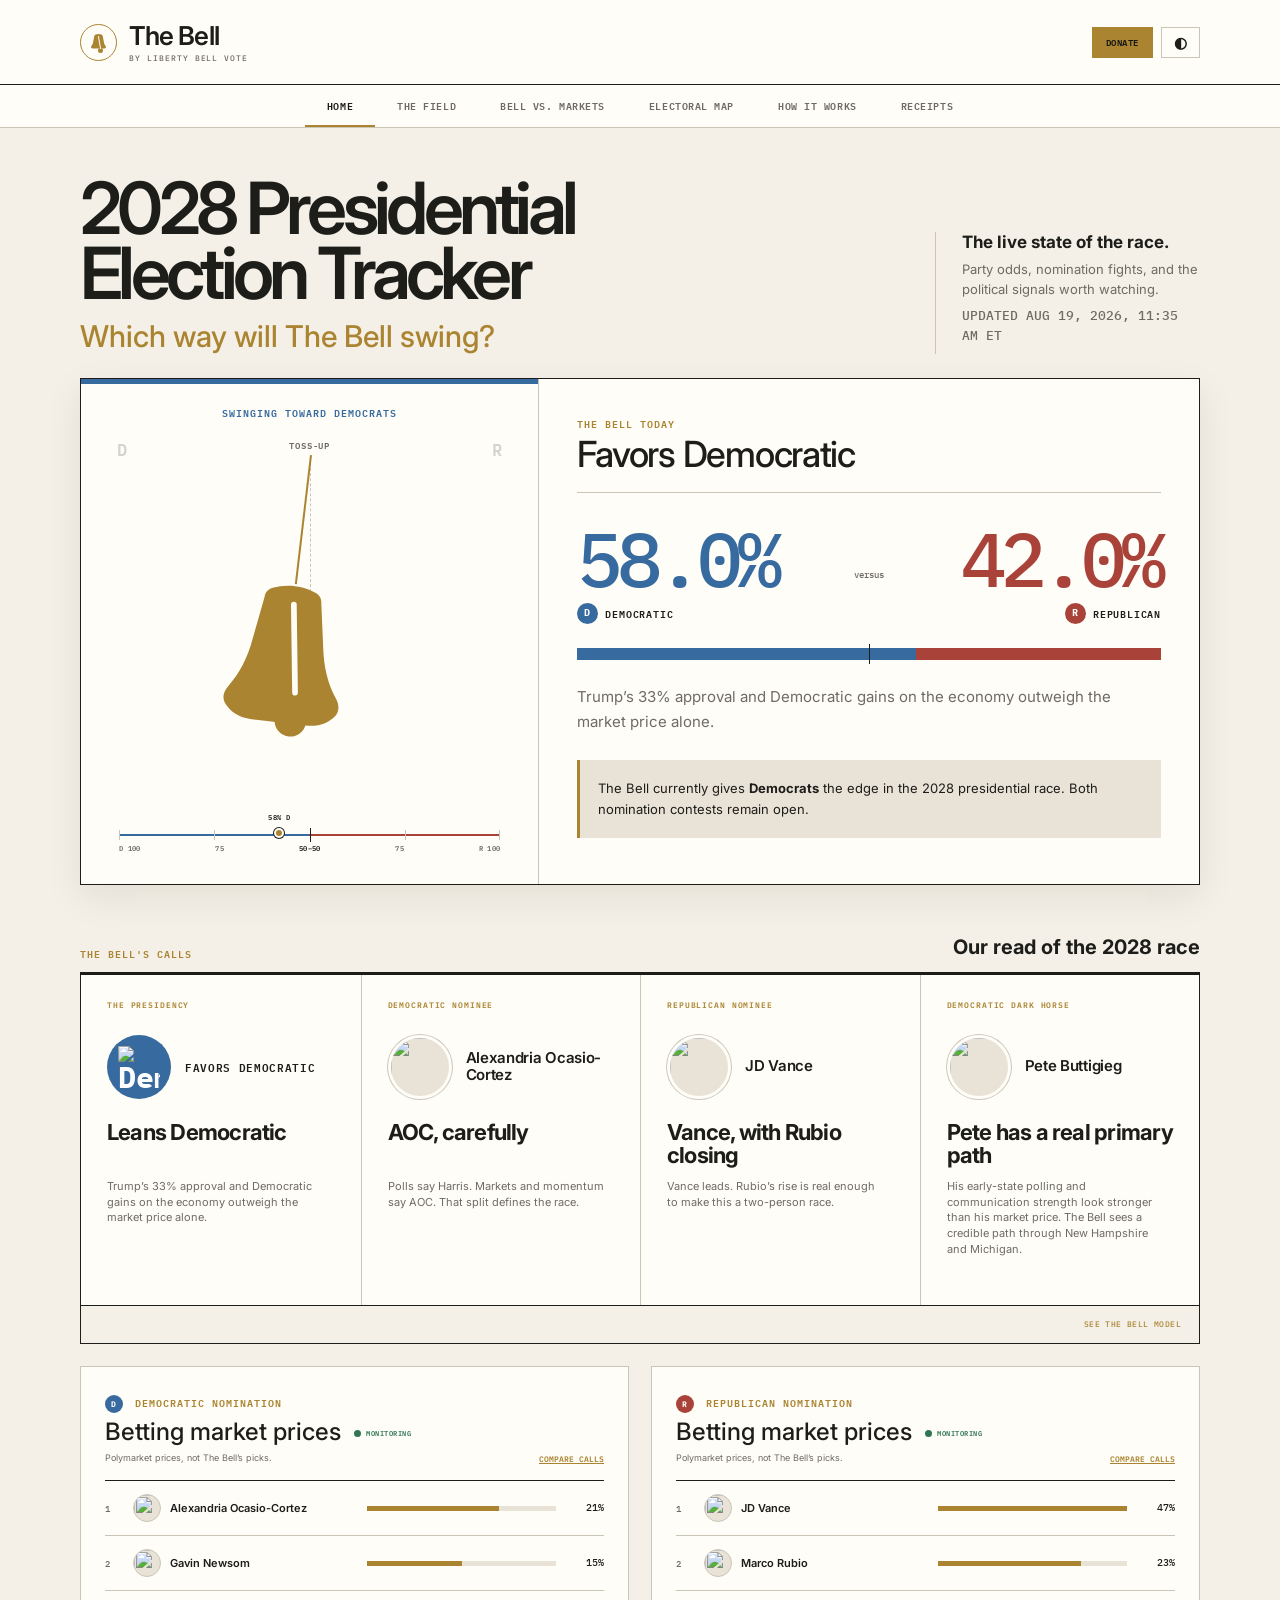
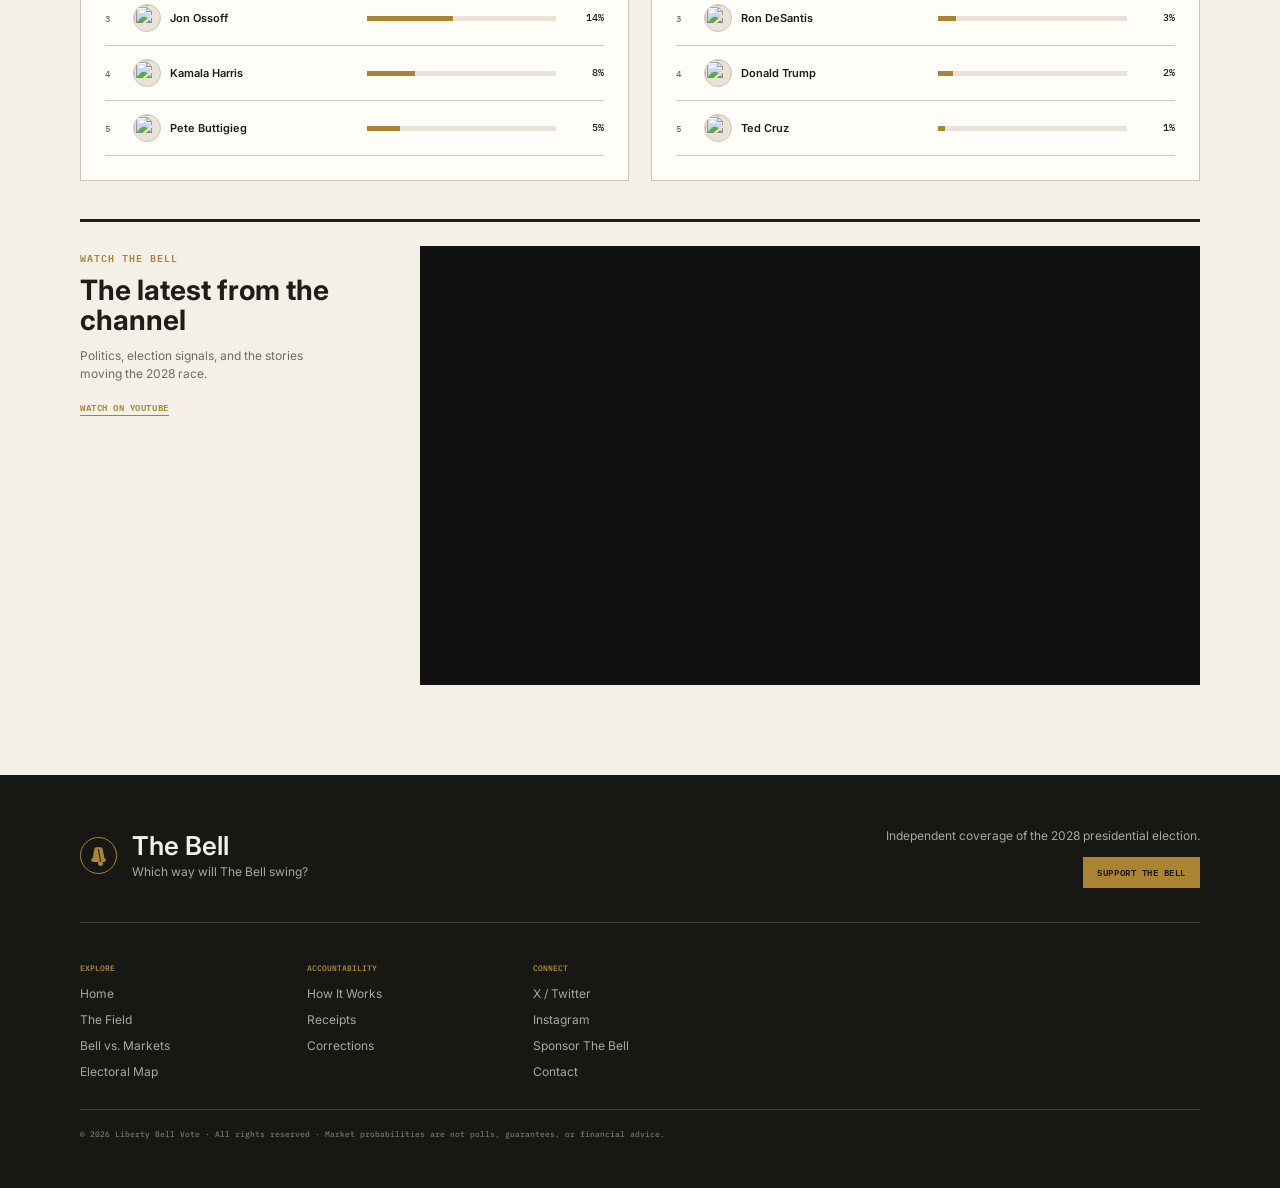
==== index.html @ d0861ca2 "Correct current momentum watch" ====
<!doctype html>
<html lang="en">
<head>
  <meta charset="utf-8">
  <meta name="viewport" content="width=device-width,initial-scale=1">
  <title>The Bell | 2028 Presidential Election Tracker</title>
  <meta name="description" content="Track the 2028 presidential election through prediction markets, candidate odds, and political context.">
  <link rel="canonical" href="https://libertybell.vote/">
  <meta property="og:type" content="website">
  <meta property="og:title" content="The Bell | 2028 Presidential Election Tracker">
  <meta property="og:description" content="Which way will The Bell swing? Party odds, nomination fights, and the political signals worth watching.">
  <meta property="og:image" content="https://libertybell.vote/og-rebrand.png">
  <meta property="og:image:width" content="1200">
  <meta property="og:image:height" content="630">
  <meta property="og:image:alt" content="The Bell, 2028 Presidential Election Tracker">
  <meta property="og:url" content="https://libertybell.vote/">
  <meta name="twitter:card" content="summary_large_image">
  <meta name="twitter:title" content="The Bell | 2028 Presidential Election Tracker">
  <meta name="twitter:description" content="Which way will The Bell swing?">
  <meta name="twitter:image" content="https://libertybell.vote/og-rebrand.png">
  <link rel="icon" type="image/png" sizes="32x32" href="/favicon-32-v2.png">
  <link rel="icon" type="image/png" sizes="16x16" href="/favicon-16-v2.png">
  <link rel="apple-touch-icon" sizes="180x180" href="/apple-touch-icon-social-v3.png">
  <link rel="apple-touch-icon-precomposed" sizes="180x180" href="/apple-touch-icon-social-v3.png">
  <meta name="apple-mobile-web-app-capable" content="yes">
  <meta name="apple-mobile-web-app-title" content="The Bell">
  <link rel="manifest" href="/site.webmanifest">
  <meta name="theme-color" content="#171714">
  <link rel="preconnect" href="https://fonts.googleapis.com">
  <link href="https://fonts.googleapis.com/css2?family=Inter:wght@400;500;600&family=IBM+Plex+Mono:wght@500;600&display=swap" rel="stylesheet">
  <link rel="stylesheet" href="/assets/styles.css">
  <script type="application/ld+json">{"@context":"https://schema.org","@type":"WebSite","name":"The Bell","alternateName":"Liberty Bell Vote","url":"https://libertybell.vote/","description":"A visual tracker for the 2028 U.S. presidential election."}</script>
</head>
<body data-page="forecast">
  <div id="site-header"></div>
  <main class="page bell-page">
    <div class="shell">
      <header class="election-hero">
        <div class="election-title-row">
          <div>
            <h1>2028 Presidential<br>Election Tracker</h1>
            <p class="hero-hook">Which way will The Bell swing?</p>
          </div>
          <div class="hero-brief">
            <strong>The live state of the race.</strong>
            <p>Party odds, nomination fights, and the political signals worth watching.</p>
            <p class="meta">Updated <span id="updated">loading</span></p>
          </div>
        </div>
      </header>

      <section class="bell-dashboard" id="bell">
        <div class="bell-visual">
          <div class="swing-label" id="bell-direction">Reading the 2028 race</div>
          <div class="swing-stage">
            <div class="swing-scale"><span>D</span><span>TOSS-UP</span><span>R</span></div>
            <div class="swing-arm" id="swing-arm"><div class="swing-rope"></div><svg class="swing-bell" viewBox="0 0 100 126" aria-hidden="true"><path class="swing-bell-body" d="M35 17C44 13 56 13 65 17c3 1 5 4 5 7l5 31c2 13 6 24 13 34 4 6 3 11-2 15-4 4-10 6-17 6H31c-7 0-13-2-17-6-5-4-6-9-2-15 7-10 11-21 13-34l5-31c0-3 2-6 5-7Z"/><circle class="swing-bell-body" cx="58" cy="108" r="11"/><path class="swing-bell-slit" d="M51 27l8 61"/></svg></div>
          </div>
          <div class="bell-axis" aria-label="Bell position scale from 100 percent Democratic to 100 percent Republican">
            <div class="bell-axis-track"><span></span><span></span><span></span><span></span><span></span></div>
            <i class="bell-axis-marker" id="bell-axis-marker"><b id="bell-axis-value">50–50</b></i>
            <div class="bell-axis-labels"><span>D 100</span><span>75</span><span>50–50</span><span>75</span><span>R 100</span></div>
          </div>
        </div>
        <div class="bell-data">
          <div class="bell-call"><div><div class="eyebrow">The Bell today</div><h2 id="rating">Loading forecast</h2></div></div>
          <div class="probabilities">
            <div class="party dem"><div class="party-num" id="dem-pct">...</div><div class="party-name"><span class="party-badge d">D</span> Democratic</div></div>
            <span class="versus">versus</span>
            <div class="party rep"><div class="party-num" id="rep-pct">...</div><div class="party-name"><span class="party-badge r">R</span> Republican</div></div>
          </div>
          <div class="forecast-bar"><span class="dem" id="dem-bar" style="width:50%"></span><span class="rep" id="rep-bar" style="width:50%"></span><i class="mid"></i></div>
          <p class="forecast-explain" id="forecast-summary">Loading the latest election read.</p>
          <div class="market-interpretation" id="market-read">Reading the party and nomination boards together.</div>
        </div>
      </section>

      <section class="race-snapshot">
        <header><span class="eyebrow">The Bell's calls</span><strong>Our read of the 2028 race</strong></header>
        <div class="snapshot-grid">
          <article class="call-card call-president"><span class="snapshot-label">The presidency</span><div class="call-party"><strong id="snapshot-party"><span aria-label="Democratic Party">🫏</span></strong><span id="snapshot-president-rating">Loading call</span></div><h2 id="snapshot-president-call">Loading</h2><p id="snapshot-president-copy">Reading all nine signals.</p></article>
          <article class="call-card"><span class="snapshot-label">Democratic nominee</span><div class="call-person" id="snapshot-dem-call"></div><h2 id="snapshot-dem-rating">Loading call</h2><p id="snapshot-dem-copy">Reading the Democratic field.</p></article>
          <article class="call-card"><span class="snapshot-label">Republican nominee</span><div class="call-person" id="snapshot-rep-call"></div><h2 id="snapshot-rep-rating">Loading call</h2><p id="snapshot-rep-copy">Reading the Republican field.</p></article>
          <article class="call-card call-watch"><span class="snapshot-label" id="snapshot-watch-label">Watch</span><div class="call-person" id="snapshot-watch-call"></div><h2 id="snapshot-watch-rating">Loading watch</h2><p id="snapshot-watch-copy">Reading the clearest movement in the field.</p></article>
        </div>
        <div class="call-footer"><a href="/methodology.html">See The Bell Model</a></div>
      </section>

      <section class="field-boards">
        <article class="board-panel"><div class="panel-head"><div><span class="eyebrow"><span class="party-badge d">D</span> Democratic nomination</span><h2>Betting market prices <span class="live-monitor"><i></i>Monitoring</span></h2><p>Polymarket prices, not The Bell’s picks.</p></div><a href="/market-gap.html">Compare calls</a></div><div id="dem-mini"></div></article>
        <article class="board-panel"><div class="panel-head"><div><span class="eyebrow"><span class="party-badge r">R</span> Republican nomination</span><h2>Betting market prices <span class="live-monitor"><i></i>Monitoring</span></h2><p>Polymarket prices, not The Bell’s picks.</p></div><a href="/market-gap.html">Compare calls</a></div><div id="rep-mini"></div></article>
      </section>

      <section class="latest-video">
        <div class="video-copy"><span class="eyebrow">Watch The Bell</span><h2>The latest from the channel</h2><p>Politics, election signals, and the stories moving the 2028 race.</p><a href="https://www.youtube.com/watch?v=s6mE-C1XHxo" target="_blank" rel="noopener">Watch on YouTube</a></div>
        <div class="video-frame"><iframe src="https://www.youtube-nocookie.com/embed/s6mE-C1XHxo?start=4" title="Latest video from The Bell" loading="lazy" allow="accelerometer; autoplay; clipboard-write; encrypted-media; gyroscope; picture-in-picture; web-share" referrerpolicy="strict-origin-when-cross-origin" allowfullscreen></iframe></div>
      </section>
    </div>
  </main>
  <div id="site-footer"></div>
  <script src="/assets/app.js"></script>
</body>
</html>
---- assets/styles.css ----
:root{--bg:#f4f0e7;--surface:#fffdf8;--ink:#1d1d1a;--muted:#6f6b62;--line:#cbc5b7;--soft:#e9e3d7;--red:#a94339;--blue:#376b9f;--gold:#aa8430;--green:#317653;--shadow:0 12px 35px rgba(34,31,24,.08);--serif:Georgia,"Times New Roman",serif;--sans:Inter,Arial,sans-serif;--mono:"IBM Plex Mono",monospace}
body.dark{--bg:#111210;--surface:#191a18;--ink:#eeece4;--muted:#aaa79e;--line:#3d3e39;--soft:#252622;--red:#d36157;--blue:#72a0d1;--gold:#d0aa55;--green:#69ad85;--shadow:none}
*{box-sizing:border-box}html{scroll-behavior:smooth}body{margin:0;background:var(--bg);color:var(--ink);font-family:var(--sans);-webkit-font-smoothing:antialiased;transition:background .2s,color .2s}a{color:inherit}button,input{font:inherit}.shell{width:min(1120px,calc(100% - 44px));margin:auto}.mono{font-family:var(--mono);font-variant-numeric:tabular-nums}.eyebrow{font:600 10px/1.2 var(--mono);letter-spacing:.1em;text-transform:uppercase;color:var(--gold)}.muted{color:var(--muted)}
.utility{border-bottom:1px solid var(--line);font:500 9px/31px var(--mono);letter-spacing:.07em;text-transform:uppercase;color:var(--muted)}.utility .shell{display:flex;justify-content:space-between}.live{display:flex;align-items:center;gap:8px;color:var(--ink)}.live:before{content:"";width:6px;height:6px;border-radius:50%;background:var(--red)}
.masthead{background:var(--surface)}.masthead-main{min-height:105px;display:grid;grid-template-columns:1fr auto 1fr;align-items:center;gap:24px}.brand{text-align:center;text-decoration:none}.brand-name{font:400 clamp(31px,4.5vw,48px)/1 var(--serif);letter-spacing:-.035em}.brand-formal{display:block;margin-top:8px;font:500 8px/1 var(--mono);letter-spacing:.12em;text-transform:uppercase;color:var(--muted)}.mast-note{font:500 10px/1.6 var(--mono);color:var(--muted)}.mast-actions{display:flex;justify-content:flex-end;gap:8px}.btn,.theme-toggle{border:1px solid var(--line);background:transparent;color:var(--ink);padding:10px 13px;font:600 9px/1 var(--mono);letter-spacing:.06em;text-transform:uppercase;text-decoration:none;cursor:pointer}.btn.primary{background:var(--ink);border-color:var(--ink);color:var(--surface)}.theme-toggle{width:39px;padding:0;font-size:15px}.btn:hover,.theme-toggle:hover{border-color:var(--gold);color:var(--gold)}
.nav{background:var(--surface);border-top:1px solid var(--ink);border-bottom:1px solid var(--line)}.nav .shell{display:flex;justify-content:center;overflow:auto}.nav a{padding:15px 22px;text-decoration:none;white-space:nowrap;font:600 10px/1 var(--mono);letter-spacing:.055em;text-transform:uppercase;color:var(--muted);border-bottom:2px solid transparent}.nav a:hover{color:var(--ink)}.nav a.active{color:var(--ink);border-bottom-color:var(--gold)}
.page{padding:58px 0 90px}.page-intro{max-width:760px;margin-bottom:46px}.page-intro h1{font:400 clamp(43px,6vw,68px)/1.02 var(--serif);letter-spacing:-.045em;margin:12px 0 18px}.page-intro p{font-size:18px;line-height:1.65;color:var(--muted);margin:0}.meta{font:500 10px/1.5 var(--mono);color:var(--muted);text-transform:uppercase}
.forecast-layout{display:grid;grid-template-columns:minmax(0,1.65fr) minmax(270px,.75fr);gap:50px}.forecast-card{background:var(--surface);border:1px solid var(--line);padding:35px;box-shadow:var(--shadow)}.forecast-top{display:flex;justify-content:space-between;align-items:end;gap:20px;padding-bottom:23px;border-bottom:1px solid var(--line)}.rating{font:400 clamp(30px,4vw,44px)/1 var(--serif)}.updated{text-align:right;font:500 9px/1.5 var(--mono);color:var(--muted);text-transform:uppercase}.probabilities{display:grid;grid-template-columns:1fr auto 1fr;gap:20px;align-items:center;margin:35px 0 25px}.party:last-child{text-align:right}.party-num{font:500 clamp(47px,7vw,76px)/.9 var(--mono);letter-spacing:-.08em}.party.dem .party-num{color:var(--blue)}.party.rep .party-num{color:var(--red)}.party-name{margin-top:10px;font:600 10px/1 var(--mono);letter-spacing:.08em;text-transform:uppercase}.versus{font:500 9px/1 var(--mono);color:var(--muted)}.forecast-bar{height:12px;display:flex;background:var(--soft);position:relative}.forecast-bar .dem{background:var(--blue)}.forecast-bar .rep{background:var(--red)}.mid{position:absolute;left:50%;top:-4px;bottom:-4px;width:1px;background:var(--ink)}.forecast-explain{font-size:15px;line-height:1.65;color:var(--muted);margin:25px 0 0}.text-link{font:600 9px/1 var(--mono);letter-spacing:.06em;text-transform:uppercase;color:var(--gold)}
.sidebar-title,.section-title{font:400 25px/1.15 var(--serif);padding-bottom:12px;border-bottom:1px solid var(--ink);margin:0}.signal{padding:22px 0;border-bottom:1px solid var(--line)}.signal h3{font:600 17px/1.35 var(--sans);margin:8px 0}.signal p{font-size:13px;line-height:1.6;color:var(--muted);margin:0}.facts{display:grid;grid-template-columns:repeat(3,1fr);gap:18px;margin-top:26px}.fact{padding:20px;background:var(--soft)}.fact strong{display:block;font:500 25px/1 var(--mono)}.fact span{display:block;margin-top:7px;font:600 8px/1.4 var(--mono);text-transform:uppercase;letter-spacing:.07em;color:var(--muted)}
.section-block{margin-top:65px}.section-head{display:flex;justify-content:space-between;align-items:end;gap:25px;margin-bottom:26px}.section-head h2{font:400 35px/1.05 var(--serif);letter-spacing:-.03em;margin:0}.section-head p{max-width:500px;margin:0;font-size:14px;line-height:1.55;color:var(--muted)}.quick-grid{display:grid;grid-template-columns:repeat(3,1fr);gap:20px}.quick-card{background:var(--surface);border:1px solid var(--line);padding:24px;text-decoration:none;min-height:170px;display:flex;flex-direction:column}.quick-card h3{font:400 23px/1.15 var(--serif);margin:10px 0}.quick-card p{font-size:13px;line-height:1.55;color:var(--muted);margin:0}.quick-card span:last-child{margin-top:auto;padding-top:20px;font:600 9px/1 var(--mono);text-transform:uppercase;color:var(--gold)}
.party-switch{display:flex;gap:8px;margin-bottom:28px}.party-switch button{border:1px solid var(--line);background:var(--surface);color:var(--muted);padding:10px 16px;font:600 9px/1 var(--mono);text-transform:uppercase;cursor:pointer}.party-switch button.active{background:var(--ink);color:var(--surface);border-color:var(--ink)}.candidate-grid{display:grid;grid-template-columns:repeat(3,1fr);gap:25px}.candidate-card{background:var(--surface);border:1px solid var(--line);overflow:hidden;box-shadow:var(--shadow)}.candidate-photo{aspect-ratio:4/3;background:var(--soft);overflow:hidden;position:relative}.candidate-photo img{width:100%;height:100%;object-fit:cover;object-position:center 20%;filter:saturate(.8);transition:transform .3s}.candidate-card:hover img{transform:scale(1.02)}.standing{position:absolute;left:13px;top:13px;background:var(--surface);color:var(--ink);padding:7px 9px;font:600 9px/1 var(--mono);text-transform:uppercase;border:1px solid var(--line)}.candidate-body{padding:22px}.candidate-body h2{font:400 27px/1.1 var(--serif);margin:0}.role{font:500 9px/1.5 var(--mono);color:var(--muted);margin-top:5px}.candidate-metrics{display:grid;grid-template-columns:1fr 1fr 1fr;margin:20px 0;border-top:1px solid var(--line);border-bottom:1px solid var(--line)}.candidate-metric{padding:13px 7px}.candidate-metric+ .candidate-metric{border-left:1px solid var(--line)}.candidate-metric strong{display:block;font:500 18px/1 var(--mono)}.candidate-metric span{font:500 7px/1 var(--mono);text-transform:uppercase;color:var(--muted)}.pulse.up{color:var(--green)}.pulse.down{color:var(--red)}.candidate-take{font-size:13px;line-height:1.55;margin:0}.candidate-details{margin-top:16px}.candidate-details summary{cursor:pointer;font:600 9px/1 var(--mono);text-transform:uppercase;color:var(--gold)}.candidate-details p{font-size:12px;line-height:1.55;color:var(--muted)}
.market-list{display:grid;gap:25px}.market-card{background:var(--surface);border:1px solid var(--line);padding:30px;display:grid;grid-template-columns:minmax(220px,.8fr) 1.2fr;gap:40px}.market-card h2{font:400 28px/1.15 var(--serif);margin:8px 0}.our-call{font-size:14px;line-height:1.6;color:var(--muted)}.outcome{display:grid;grid-template-columns:150px 1fr 55px;gap:12px;align-items:center;margin:11px 0;font-size:12px}.outcome-bar{height:8px;background:var(--soft)}.outcome-fill{display:block;height:100%;background:var(--gold)}.outcome-value{text-align:right;font:500 11px/1 var(--mono)}
.method{max-width:820px}.method h2{font:400 31px/1.1 var(--serif);margin:52px 0 18px;padding-top:18px;border-top:1px solid var(--ink)}.method p,.method li{font-size:16px;line-height:1.7}.method table{width:100%;border-collapse:collapse;margin:20px 0}.method th,.method td{text-align:left;padding:13px;border-bottom:1px solid var(--line)}.method th{font:600 9px/1 var(--mono);text-transform:uppercase}.formula{background:var(--ink);color:var(--surface);padding:22px;font:500 12px/1.8 var(--mono);overflow:auto}.notice{background:var(--soft);padding:22px;border-left:3px solid var(--gold)}
.ledger-scroll{overflow-x:auto}.ledger-table{width:100%;min-width:760px;border-collapse:collapse;background:var(--surface);border:1px solid var(--line)}.ledger-table th,.ledger-table td{text-align:left;padding:14px;border-bottom:1px solid var(--line);font-size:12px}.ledger-table th{font:600 8px/1 var(--mono);text-transform:uppercase;color:var(--muted)}.ledger-table td:first-child{white-space:nowrap}.ledger-table td strong{font-weight:600}.empty-state{padding:45px;text-align:center;color:var(--muted);background:var(--surface);border:1px solid var(--line)}
footer{border-top:1px solid var(--line);background:var(--surface);padding:38px 0}.footer-grid{display:grid;grid-template-columns:2fr repeat(3,1fr);gap:30px}.footer-name{font:400 28px/1 var(--serif)}.footer-col strong{font:600 8px/1 var(--mono);text-transform:uppercase;color:var(--gold)}.footer-col a{display:block;margin-top:11px;text-decoration:none;font-size:12px;color:var(--muted)}.copyright{margin-top:30px;padding-top:18px;border-top:1px solid var(--line);font:500 8px/1.5 var(--mono);color:var(--muted)}
@media(max-width:850px){.masthead-main{grid-template-columns:1fr auto}.mast-note{display:none}.brand{text-align:left}.forecast-layout{grid-template-columns:1fr}.candidate-grid{grid-template-columns:1fr 1fr}.market-card{grid-template-columns:1fr}.quick-grid{grid-template-columns:1fr 1fr}.footer-grid{grid-template-columns:1fr 1fr}.footer-name{grid-column:1/-1}}
@media(max-width:560px){.shell{width:calc(100% - 28px)}.utility .shell{justify-content:center}.utility span:last-child{display:none}.masthead-main{min-height:82px}.brand-name{font-size:30px}.mast-actions .btn{display:none}.nav .shell{width:100%;justify-content:flex-start}.nav a{padding:13px 15px}.page{padding:38px 0 65px}.page-intro{margin-bottom:32px}.page-intro h1{font-size:44px}.forecast-card{padding:22px}.forecast-top{display:block}.updated{text-align:left;margin-top:12px}.probabilities{gap:8px}.party-num{font-size:38px}.facts{grid-template-columns:1fr}.quick-grid,.candidate-grid{grid-template-columns:1fr}.section-head{display:block}.section-head p{margin-top:10px}.outcome{grid-template-columns:105px 1fr 45px}.footer-grid{grid-template-columns:1fr 1fr}}

/* The Bell: visual market dashboard */
.bell-page{padding-top:42px}.bell-intro{display:grid;grid-template-columns:1.45fr .7fr;align-items:end;gap:55px;margin-bottom:30px}.bell-intro h1{font:400 clamp(53px,7.5vw,92px)/.85 var(--serif);letter-spacing:-.07em;margin:13px 0 0}.bell-intro-copy{border-left:1px solid var(--line);padding-left:28px}.bell-intro-copy p{font-size:15px;line-height:1.6;color:var(--muted)}
.bell-dashboard{display:grid;grid-template-columns:minmax(330px,.82fr) minmax(0,1.18fr);background:var(--surface);border:1px solid var(--ink);box-shadow:var(--shadow)}.bell-visual{min-height:505px;background:var(--ink);color:var(--surface);padding:28px;display:flex;flex-direction:column}.swing-label{font:600 10px/1 var(--mono);letter-spacing:.1em;text-transform:uppercase;color:var(--gold);text-align:center}.swing-stage{position:relative;flex:1;min-height:340px;border-bottom:1px solid #4d4d46;overflow:hidden}.swing-scale{position:absolute;inset:24px 8px auto;display:flex;justify-content:space-between;font:600 9px/1 var(--mono);letter-spacing:.09em;color:#85857d}.swing-scale:after{content:"";position:absolute;left:50%;top:22px;height:250px;border-left:1px dashed #4d4d46}.swing-arm{position:absolute;left:50%;top:48px;width:150px;height:285px;margin-left:-75px;transform-origin:50% 0;transition:transform .8s cubic-bezier(.25,.8,.25,1)}.swing-rope{position:absolute;left:50%;top:0;width:2px;height:150px;background:var(--gold)}.bell-shape{position:absolute;left:29px;top:139px;width:92px;height:105px;background:var(--gold);border-radius:46px 46px 12px 12px;clip-path:polygon(30% 0,70% 0,84% 18%,91% 75%,100% 90%,100% 100%,0 100%,0 90%,9% 75%,16% 18%)}.bell-shape:after{content:"";position:absolute;left:43px;bottom:-13px;width:18px;height:18px;border-radius:50%;background:var(--gold)}.bell-shape i{position:absolute;left:48px;top:27px;width:3px;height:68px;background:var(--ink);transform:rotate(-9deg);box-shadow:7px 31px 0 -1px var(--ink)}.swing-reading{text-align:center;padding-top:18px}.swing-reading strong{display:block;font:400 26px/1.1 var(--serif)}.swing-reading span{display:block;margin-top:7px;font:500 8px/1 var(--mono);letter-spacing:.08em;text-transform:uppercase;color:#96968e}
.bell-data{padding:38px}.bell-call{display:flex;justify-content:space-between;align-items:end;gap:20px;padding-bottom:20px;border-bottom:1px solid var(--line)}.bell-call h2{font:400 36px/1 var(--serif);margin:7px 0 0}.bell-data .probabilities{margin:32px 0 24px}.market-interpretation{margin-top:26px;background:var(--soft);border-left:3px solid var(--gold);padding:18px;font-size:13px;line-height:1.6}.market-interpretation strong{color:var(--ink)}
.market-tape{display:grid;grid-template-columns:repeat(4,1fr);border:1px solid var(--line);border-top:0;background:var(--surface)}.market-tape>div{padding:17px 20px}.market-tape>div+div{border-left:1px solid var(--line)}.market-tape strong{display:block;margin-top:4px;font:500 20px/1 var(--mono)}.tape-label{font:500 7px/1 var(--mono);letter-spacing:.08em;text-transform:uppercase;color:var(--muted)}
.bell-grid{display:grid;grid-template-columns:1fr 1fr .95fr;gap:22px;margin-top:48px}.board-panel,.context-panel{background:var(--surface);border:1px solid var(--line);padding:24px}.panel-head{display:flex;justify-content:space-between;align-items:end;gap:12px;padding-bottom:17px;border-bottom:1px solid var(--ink)}.panel-head h2,.context-panel h2{font:400 24px/1.1 var(--serif);margin:6px 0 0}.panel-head a{font:600 8px/1 var(--mono);text-transform:uppercase;color:var(--gold)}.field-line{display:grid;grid-template-columns:20px minmax(95px,1fr) 1fr 40px;align-items:center;gap:8px;padding:13px 0;border-bottom:1px solid var(--line);font-size:11px}.field-rank{font:500 9px/1 var(--mono);color:var(--muted)}.field-person{font-weight:600}.field-track{height:5px;background:var(--soft)}.field-track i{display:block;height:100%;background:var(--gold)}.field-line strong{text-align:right;font:500 10px/1 var(--mono)}.context-panel p{font-size:13px;line-height:1.6;color:var(--muted)}.context-panel hr{border:0;border-top:1px solid var(--line);margin:24px 0}
.why-return{display:grid;grid-template-columns:1fr 1.2fr;gap:60px;align-items:start;margin-top:62px;padding-top:38px;border-top:1px solid var(--ink)}.why-return h2{font:400 39px/1.08 var(--serif);letter-spacing:-.035em;margin:10px 0}.return-list p{display:grid;grid-template-columns:45px 1fr;gap:15px;margin:0;padding:14px 0;border-bottom:1px solid var(--line)}.return-list strong{font:500 12px/1 var(--mono);color:var(--gold)}.return-list span{font-size:14px}
@media(max-width:900px){.bell-intro{grid-template-columns:1fr}.bell-intro-copy{border-left:0;padding-left:0;max-width:650px}.bell-dashboard{grid-template-columns:1fr}.bell-visual{min-height:440px}.bell-grid{grid-template-columns:1fr 1fr}.context-panel{grid-column:1/-1}.why-return{grid-template-columns:1fr}.market-tape{grid-template-columns:1fr 1fr}.market-tape>div:nth-child(3){border-left:0;border-top:1px solid var(--line)}.market-tape>div:nth-child(4){border-top:1px solid var(--line)}}
@media(max-width:560px){.bell-intro h1{font-size:52px}.bell-dashboard{margin-left:-1px;margin-right:-1px}.bell-data{padding:23px}.bell-visual{min-height:410px}.swing-stage{min-height:300px}.swing-arm{top:42px}.bell-call{display:block}.bell-call .text-link{display:inline-block;margin-top:12px}.bell-grid{grid-template-columns:1fr}.context-panel{grid-column:auto}.market-tape{grid-template-columns:1fr 1fr}.why-return{gap:25px}}

/* Public-facing refinement */
:root{--serif:Inter,Arial,sans-serif}.masthead-main{min-height:84px;display:flex;justify-content:space-between}.brand{display:flex;align-items:center;gap:12px;text-align:left}.brand-name{font:600 26px/1 var(--sans);letter-spacing:-.035em}.brand-formal{margin-top:5px}.brand-mark{width:37px;height:37px;border:1.5px solid var(--gold);border-radius:50%;position:relative;display:inline-block;flex:0 0 auto}.brand-mark:before{content:"";position:absolute;left:10px;right:10px;top:9px;height:15px;background:var(--gold);border-radius:9px 9px 3px 3px;clip-path:polygon(25% 0,75% 0,88% 68%,100% 88%,100% 100%,0 100%,0 88%,12% 68%)}.brand-mark:after{content:"";position:absolute;left:17px;top:23px;width:5px;height:5px;background:var(--gold);border-radius:50%}.brand-mark i{position:absolute;left:18px;top:11px;width:1px;height:13px;background:var(--surface);z-index:1;transform:rotate(-10deg)}.btn.donate{background:var(--gold);border-color:var(--gold);color:#171714}.btn.donate:hover{background:var(--ink);color:var(--surface);border-color:var(--ink)}
.bell-intro h1,.bell-call h2,.swing-reading strong,.panel-head h2,.context-panel h2,.why-return h2,.page-intro h1,.candidate-body h2,.market-card h2,.method h2{font-family:var(--sans);font-weight:500}.bell-intro h1{line-height:.92;letter-spacing:-.065em}.bell-call h2{letter-spacing:-.035em}.candidate-photo{aspect-ratio:4/4.5;background:linear-gradient(145deg,var(--soft),var(--surface))}.candidate-photo:after{content:"";position:absolute;inset:auto 0 0;height:45%;background:linear-gradient(transparent,rgba(10,10,8,.45));pointer-events:none}.candidate-photo img{object-position:center top;filter:saturate(.9) contrast(1.04)}.candidate-card:nth-child(3n+1) .candidate-photo{background:linear-gradient(145deg,color-mix(in srgb,var(--blue) 18%,var(--soft)),var(--surface))}.candidate-card:nth-child(3n+2) .candidate-photo{background:linear-gradient(145deg,color-mix(in srgb,var(--gold) 20%,var(--soft)),var(--surface))}.candidate-card:nth-child(3n) .candidate-photo{background:linear-gradient(145deg,color-mix(in srgb,var(--red) 15%,var(--soft)),var(--surface))}.standing{z-index:2}.read-grid{display:grid;grid-template-columns:repeat(3,1fr);gap:20px;margin-top:42px}.read-card{background:var(--surface);border-top:3px solid var(--gold);padding:24px;min-height:190px}.read-card h2{font-size:20px;line-height:1.25;font-weight:600;margin:10px 0}.read-card p{font-size:13px;line-height:1.6;color:var(--muted)}.field-boards{display:grid;grid-template-columns:1fr 1fr;gap:22px;margin-top:22px}
footer{background:#171714;color:#f1efe7;border:0;padding:48px 0}.footer-lead{display:flex;justify-content:space-between;align-items:center;gap:40px;padding-bottom:34px;border-bottom:1px solid #41413c}.footer-lockup{display:flex;align-items:center;gap:15px}.brand-mark.light{border-color:var(--gold)}.brand-mark.light i{background:#171714}.footer-name{font:600 26px/1 var(--sans)}.footer-lockup p,.footer-support p{margin:5px 0 0;color:#aaa79e;font-size:12px}.footer-support{max-width:440px;text-align:right}.footer-support .btn{display:inline-block;margin-top:14px}.footer-grid{grid-template-columns:repeat(3,1fr);max-width:650px;margin-top:32px}.footer-col a{color:#aaa79e}.copyright{border-color:#41413c;color:#77776f}
@media(max-width:850px){.read-grid{grid-template-columns:1fr 1fr}.read-card:last-child{grid-column:1/-1}.field-boards{grid-template-columns:1fr}.footer-lead{display:block}.footer-support{text-align:left;margin-top:28px}}
@media(max-width:560px){.brand-name{font-size:23px}.brand-mark{width:34px;height:34px}.read-grid{grid-template-columns:1fr}.read-card:last-child{grid-column:auto}.footer-grid{grid-template-columns:1fr 1fr}.footer-lead{padding-bottom:28px}}

/* Bell direction and market-board hierarchy */
.bell-visual{background:var(--surface);color:var(--ink);border-right:1px solid var(--line)}
.bell-visual.lead-dem{box-shadow:inset 0 5px 0 var(--blue)}
.bell-visual.lead-rep{box-shadow:inset 0 5px 0 var(--red)}
.bell-visual.lead-dem .swing-label{color:var(--blue)}
.bell-visual.lead-rep .swing-label{color:var(--red)}
.swing-stage{border-bottom-color:var(--line)}
.swing-scale{color:var(--muted)}
.swing-scale:after{border-left-color:var(--line)}
.bell-shape i{background:var(--surface);box-shadow:7px 31px 0 -1px var(--surface)}
.swing-reading span{color:var(--muted)}
.outcome.leader{font-weight:600}
.outcome.leader .outcome-fill{background:var(--green)}
@media(max-width:900px){.bell-visual{border-right:0;border-bottom:1px solid var(--line)}}

/* 2028 election desk */
.election-hero{margin-bottom:26px}.election-kicker{display:flex;gap:0;border-top:1px solid var(--ink);border-bottom:1px solid var(--line);font:600 9px/1 var(--mono);letter-spacing:.1em;text-transform:uppercase}.election-kicker span{padding:12px 18px 12px 0}.election-kicker span+span{border-left:1px solid var(--line);padding-left:18px}.election-title-row{display:grid;grid-template-columns:minmax(0,1.5fr) minmax(250px,.5fr);gap:60px;align-items:end;padding:30px 0 8px}.election-title-row h1{font:600 clamp(48px,7vw,86px)/.9 var(--sans);letter-spacing:-.065em;margin:0}.hero-hook{font:500 clamp(20px,2.4vw,30px)/1.2 var(--sans);color:var(--gold);margin:18px 0 0}.hero-brief{border-left:1px solid var(--line);padding-left:26px}.hero-brief strong{font-size:17px}.hero-brief p{font-size:13px;line-height:1.55;color:var(--muted);margin:10px 0}.desk-nav{display:grid;grid-template-columns:repeat(3,1fr);border:1px solid var(--line);border-bottom:0;background:var(--surface)}.desk-nav a{display:grid;grid-template-columns:28px 1fr;column-gap:10px;padding:16px 18px;text-decoration:none}.desk-nav a+a{border-left:1px solid var(--line)}.desk-nav span{grid-row:1/3;font:500 9px/1.3 var(--mono);color:var(--gold)}.desk-nav strong{font-size:13px}.desk-nav small{margin-top:4px;font:500 8px/1 var(--mono);letter-spacing:.06em;text-transform:uppercase;color:var(--muted)}.desk-nav a:hover{background:var(--soft)}
.race-wire{display:grid;grid-template-columns:.65fr repeat(3,1fr);margin-top:46px;border-top:3px solid var(--ink);border-bottom:1px solid var(--line)}.race-wire>div,.race-wire>article{padding:21px 22px}.race-wire>article{border-left:1px solid var(--line)}.section-label span,.section-label strong{display:block}.section-label span,.wire-tag{font:600 8px/1 var(--mono);letter-spacing:.1em;text-transform:uppercase;color:var(--gold)}.section-label strong{font-size:16px;margin-top:9px}.race-wire h2{font:600 17px/1.25 var(--sans);letter-spacing:-.02em;margin:10px 0 0}.race-wire p{font-size:11px;line-height:1.45;color:var(--muted);margin:8px 0 0}.race-wire a{color:var(--gold);font-weight:600;text-decoration:none}
@media(max-width:850px){.election-title-row{grid-template-columns:1fr;gap:24px}.hero-brief{border-left:0;padding-left:0;max-width:520px}.desk-nav{grid-template-columns:1fr}.desk-nav a+a{border-left:0;border-top:1px solid var(--line)}.race-wire{grid-template-columns:1fr 1fr}.race-wire .section-label{grid-column:1/-1}.race-wire>article:nth-of-type(2){border-left:0}.race-wire>article:nth-of-type(3){grid-column:1/-1;border-left:0;border-top:1px solid var(--line)}}
@media(max-width:560px){.election-kicker span{padding-right:10px}.election-kicker span+span{padding-left:10px}.election-title-row h1{font-size:46px}.race-wire{grid-template-columns:1fr}.race-wire .section-label,.race-wire>article:nth-of-type(3){grid-column:auto}.race-wire>article{border-left:0;border-top:1px solid var(--line)}}

/* Visual field and compact editorial pages */
.bell-page{padding-top:26px}.election-hero{margin-bottom:20px}.election-title-row{padding:22px 0 4px}.election-title-row h1{font-size:clamp(43px,6vw,72px)}.hero-hook{margin-top:12px}.hero-brief p{margin:7px 0}.person-name{display:inline-flex;align-items:center;gap:9px;min-width:0}.person-name img{width:30px;height:30px;object-fit:cover;object-position:center top;border-radius:50%;border:1px solid var(--line);background:var(--soft);flex:0 0 auto}.person-name>span{min-width:0}.field-person{font-weight:600}.field-person img{width:28px;height:28px}.watch-person img{width:42px;height:42px;border:2px solid var(--gold)}.watch-person>span{font-size:17px}.candidate-name-row{margin-bottom:4px}.candidate-name-row .person-name img{width:38px;height:38px}.candidate-name-row .person-name>span{font:600 22px/1.05 var(--sans);letter-spacing:-.03em}.outcome-person img{width:26px;height:26px}.outcome-person>span{overflow:hidden;text-overflow:ellipsis}.candidate-take{display:-webkit-box;-webkit-line-clamp:3;-webkit-box-orient:vertical;overflow:hidden}.candidate-details[open] .candidate-take{display:block}.race-wire h2 .person-name{vertical-align:middle}.race-wire>article{min-height:145px}.race-wire p{max-width:30ch}
.compact-intro{max-width:900px;margin-bottom:30px}.compact-intro h1{font-size:clamp(48px,7vw,78px);line-height:.92}.compact-intro p{max-width:650px}.meaning-board{display:grid;grid-template-columns:repeat(3,1fr);border:1px solid var(--ink);background:var(--surface)}.meaning-board>div{padding:28px}.meaning-board>div+div{border-left:1px solid var(--line)}.meaning-board span{display:block;font:500 clamp(34px,5vw,58px)/1 var(--mono);color:var(--gold)}.meaning-board strong{display:block;margin-top:10px;font-size:13px}.signal-grid{display:grid;grid-template-columns:repeat(4,1fr);margin-top:24px}.signal-grid article{padding:22px;border-top:3px solid var(--ink);border-bottom:1px solid var(--line)}.signal-grid article+article{border-left:1px solid var(--line)}.signal-grid span{font:600 8px/1 var(--mono);color:var(--gold)}.signal-grid h2{border:0;padding:0;margin:18px 0 8px;font-size:22px}.signal-grid p{font-size:12px;line-height:1.45;color:var(--muted);margin:0}.method-bottom{display:grid;grid-template-columns:1fr 1fr;gap:50px;align-items:end;margin-top:50px;padding:30px 0;border-top:1px solid var(--ink);border-bottom:1px solid var(--line)}.method-bottom h2{border:0;padding:0;margin:10px 0 0;font-size:34px}.method-bottom p{font-size:14px;line-height:1.55;color:var(--muted);margin:0}.correction-line{padding-top:22px;font-size:12px;color:var(--muted)}.correction-line a{color:var(--gold);font-weight:600}
.empty-state{display:grid;gap:8px}.empty-state strong{font-size:25px;color:var(--ink)}.empty-state span{font-size:13px}.page-intro{margin-bottom:32px}.page-intro p{max-width:680px;font-size:15px;line-height:1.55}.market-list{gap:16px}.market-card{box-shadow:none}.our-call{font-size:12px;line-height:1.5}.candidate-grid{gap:18px}.candidate-card{box-shadow:none}.candidate-body{padding:18px}.candidate-metrics{margin:15px 0}.candidate-details p{margin:8px 0}
@media(max-width:900px){.signal-grid{grid-template-columns:1fr 1fr}.signal-grid article:nth-child(3){border-left:0}.method-bottom{grid-template-columns:1fr}.outcome{grid-template-columns:135px 1fr 50px}}
@media(max-width:560px){.election-title-row h1{font-size:42px}.meaning-board{grid-template-columns:1fr}.meaning-board>div+div{border-left:0;border-top:1px solid var(--line)}.signal-grid{grid-template-columns:1fr}.signal-grid article+article{border-left:0}.race-wire>article{min-height:auto}.candidate-name-row .person-name>span{font-size:20px}.outcome{grid-template-columns:110px 1fr 45px}.outcome-person img{display:none}}

/* Party seals, compact field, and rebuilt race wire */
.party-badge{display:inline-flex;align-items:center;justify-content:center;width:21px;height:21px;border-radius:50%;font:700 10px/1 var(--mono);color:#fff;vertical-align:middle;flex:0 0 auto}.party-badge.d{background:var(--blue)}.party-badge.r{background:var(--red)}.party-badge.i{background:var(--gold);color:#171714}.party-name{display:flex;align-items:center;gap:7px}.party.rep .party-name{justify-content:flex-end}.eyebrow .party-badge{width:18px;height:18px;font-size:8px;margin-right:5px}.party-switch button{display:flex;align-items:center;gap:7px}.party-switch button.active .party-badge{box-shadow:0 0 0 2px var(--surface)}
.field-line{grid-template-columns:20px minmax(125px,1.2fr) 1fr 40px 22px}.field-line>.party-badge{width:18px;height:18px;font-size:8px}.candidate-grid{grid-template-columns:1fr 1fr}.compact-candidate{display:grid;grid-template-columns:130px minmax(0,1fr)}.compact-candidate .candidate-photo{aspect-ratio:auto;min-height:260px}.compact-candidate .candidate-photo:after{height:30%}.compact-candidate .candidate-photo>.party-badge{position:absolute;right:10px;bottom:10px;z-index:3}.compact-candidate .candidate-body{min-width:0}.candidate-name-row{display:flex;align-items:center;justify-content:space-between;gap:10px}.candidate-name-row>.party-badge{width:20px;height:20px;font-size:9px}.compact-candidate .candidate-metrics{grid-template-columns:repeat(3,1fr)}.compact-candidate .candidate-metric strong{font-size:14px}.compact-candidate .candidate-take{font-size:12px;line-height:1.45;-webkit-line-clamp:2}
.race-wire{grid-template-columns:repeat(3,1fr);gap:14px;border:0}.race-wire-head{grid-column:1/-1;display:flex;align-items:end;justify-content:space-between;padding:0 0 12px!important;border-bottom:3px solid var(--ink)}.race-wire-head strong{font-size:18px}.race-wire>article{position:relative;border:1px solid var(--line)!important;border-top:4px solid var(--gold)!important;background:var(--surface);padding:20px;min-height:205px}.race-wire .wire-party{border-top-color:var(--blue)!important}.race-wire .wire-watch{border-top-color:var(--green)!important}.wire-icon{height:48px;display:flex;align-items:center;gap:5px;font:600 30px/1 var(--mono);color:var(--gold)}.wire-icon .party-badge{width:32px;height:32px;font-size:13px}.race-wire h2{font-size:18px;margin-top:12px}.race-wire h2 .party-badge{margin-right:5px}.wire-person{display:flex;margin:7px 0}.wire-person img{width:34px;height:34px}.wire-field h2{display:grid;grid-template-columns:1fr 1fr;gap:8px}.wire-field .person-name{background:var(--soft);padding:7px}.wire-watch .watch-person img{width:48px;height:48px}.wire-watch .watch-person>span{font-size:20px}.race-wire p{font-size:12px}.race-wire .wire-watch p{display:-webkit-box;-webkit-line-clamp:3;-webkit-box-orient:vertical;overflow:hidden}
.plain-example{display:grid;grid-template-columns:.7fr 1.6fr .7fr;border:1px solid var(--ink);background:var(--surface);align-items:stretch}.example-party{display:flex;flex-direction:column;align-items:center;justify-content:center;padding:30px;text-align:center}.example-party.dem{background:color-mix(in srgb,var(--blue) 10%,var(--surface))}.example-party.rep{background:color-mix(in srgb,var(--red) 10%,var(--surface))}.example-party strong{font:500 clamp(36px,5vw,60px)/1 var(--mono);margin:10px 0}.example-party small{font:600 8px/1.3 var(--mono);text-transform:uppercase;color:var(--muted)}.example-copy{padding:34px;border-left:1px solid var(--line);border-right:1px solid var(--line);align-self:center}.example-copy>strong{font-size:22px}.example-copy p{font-size:13px;line-height:1.55;color:var(--muted);margin:8px 0 0}.normie-grid{display:grid;grid-template-columns:repeat(3,1fr);gap:16px;margin-top:22px}.normie-grid article{border:1px solid var(--line);background:var(--surface);padding:24px}.normie-icon{width:38px;height:38px;border:1px solid var(--gold);border-radius:50%;display:grid;place-items:center;font:600 18px/1 var(--mono);color:var(--gold)}.normie-grid h2{border:0;padding:0;margin:22px 0 9px;font-size:20px}.normie-grid p{font-size:12px;line-height:1.5;color:var(--muted);margin:0}
@media(max-width:900px){.candidate-grid{grid-template-columns:1fr}.compact-candidate{grid-template-columns:150px minmax(0,1fr)}.race-wire{grid-template-columns:1fr 1fr}.race-wire-head{grid-column:1/-1}.wire-watch{grid-column:1/-1}.plain-example{grid-template-columns:1fr 1.4fr 1fr}.normie-grid{grid-template-columns:1fr 1fr}.normie-grid article:last-child{grid-column:1/-1}}
@media(max-width:560px){.party-switch{overflow-x:auto;padding-bottom:5px}.party-switch button{white-space:nowrap}.compact-candidate{grid-template-columns:92px minmax(0,1fr)}.compact-candidate .candidate-photo{min-height:230px}.candidate-name-row .person-name img{width:32px;height:32px}.candidate-name-row .person-name>span{font-size:18px}.field-line{grid-template-columns:18px minmax(110px,1fr) 40px 18px}.field-track{display:none}.race-wire{grid-template-columns:1fr}.race-wire-head,.wire-watch{grid-column:auto}.race-wire>article{min-height:auto}.plain-example{grid-template-columns:1fr 1fr}.example-copy{grid-column:1/-1;grid-row:2;border:0;border-top:1px solid var(--line)}.normie-grid{grid-template-columns:1fr}.normie-grid article:last-child{grid-column:auto}}

/* Reduced seals and infographic race wire */
.field-line{grid-template-columns:20px minmax(125px,1.2fr) 1fr 40px}.candidate-name-row h2{font:600 clamp(21px,2.2vw,30px)/1.04 var(--sans);letter-spacing:-.035em;margin:0}.candidate-name-row>.party-badge{width:23px;height:23px}.race-wire>article{display:flex;flex-direction:column}.wire-party-scale,.wire-field-visual,.wire-watch-visual{height:82px;margin-bottom:18px}.wire-party-scale>div:first-child{display:flex;justify-content:space-between;margin-bottom:9px}.wire-split{display:flex;height:12px;background:var(--soft)}.wire-split i:first-child{background:var(--blue)}.wire-split i:last-child{background:var(--red)}.wire-party-scale>strong{display:block;margin-top:8px;font:600 12px/1 var(--mono);text-align:center}.wire-field-visual{display:grid;grid-template-columns:1fr auto 1fr;gap:8px;align-items:center}.wire-field-visual>div{display:grid;justify-items:center;gap:3px}.wire-field-visual .person-name{display:grid;justify-items:center;gap:4px;text-align:center}.wire-field-visual .person-name img{width:48px;height:48px;border:2px solid var(--surface);box-shadow:0 0 0 1px var(--line)}.wire-field-visual .person-name>span{max-width:90px;overflow:hidden;text-overflow:ellipsis;white-space:nowrap;font-size:10px;font-weight:600}.wire-field-visual small{font:600 9px/1 var(--mono);color:var(--gold)}.wire-field-visual b{font:500 9px/1 var(--mono);color:var(--muted)}.wire-watch-visual{position:relative;width:82px}.wire-watch-visual img{width:76px;height:76px;border-radius:50%;object-fit:cover;object-position:center top;border:3px solid var(--surface);box-shadow:0 0 0 1px var(--line)}.wire-watch-visual span{position:absolute;right:0;bottom:2px;width:27px;height:27px;border-radius:50%;display:grid;place-items:center;background:var(--green);color:#fff;font:700 14px/1 var(--mono)}.wire-field h2{display:block}.race-wire .wire-tag{margin-top:auto}.race-wire h2{min-height:auto}.race-wire .wire-watch p{-webkit-line-clamp:2}.market-card .outcome .party-badge{margin-right:7px}
@media(max-width:560px){.field-line{grid-template-columns:18px minmax(110px,1fr) 40px}.candidate-name-row h2{font-size:20px}.wire-party-scale,.wire-field-visual,.wire-watch-visual{height:72px}.wire-watch-visual img{width:66px;height:66px}}

/* Centered race wire, permanent bios, and market artwork */
.race-wire>article{align-items:center;text-align:center;padding:24px}.race-wire .wire-tag{margin-top:14px}.race-wire h2{max-width:22ch}.race-wire p{max-width:34ch}.wire-party-scale{width:100%;max-width:300px}.wire-field-visual{width:100%;height:135px;max-width:360px;grid-template-columns:1fr 28px 1fr}.wire-field-visual>div{align-content:start}.wire-field-visual .person-name>span{max-width:145px;white-space:normal;line-height:1.15;min-height:24px}.wire-field-visual .person-name img{width:54px;height:54px}.wire-field-visual strong{font:600 14px/1 var(--mono);color:var(--gold)}.wire-field-visual small{max-width:110px;font:500 7px/1.25 var(--mono);letter-spacing:.04em;text-transform:uppercase;color:var(--muted)}.wire-watch-visual{margin-left:auto;margin-right:auto}.race-wire .wire-watch p{display:block;overflow:visible;-webkit-line-clamp:unset}.candidate-bio{font-size:12px;line-height:1.5;color:var(--muted);margin:14px 0 0}.candidate-take{display:block;-webkit-line-clamp:unset;overflow:visible}.candidate-read{border-top:1px solid var(--line);padding-top:14px}.candidate-read>span{font:600 8px/1 var(--mono);letter-spacing:.08em;text-transform:uppercase;color:var(--gold)}.candidate-read p{font-size:12px;line-height:1.5;margin:7px 0 0}.compact-candidate .candidate-photo{min-height:100%;height:auto}.market-story{display:flex;flex-direction:column}.market-art{height:120px;margin-bottom:22px;background:var(--soft);display:flex;align-items:center;justify-content:center}.party-art{gap:16px;background:linear-gradient(115deg,color-mix(in srgb,var(--blue) 16%,var(--surface)) 0 49.5%,color-mix(in srgb,var(--red) 16%,var(--surface)) 50.5% 100%)}.party-art span{width:52px;height:52px;border-radius:50%;display:grid;place-items:center;color:#fff;font:700 20px/1 var(--mono)}.party-art .d{background:var(--blue)}.party-art .r{background:var(--red)}.party-art i{width:1px;height:70px;background:var(--line);transform:rotate(16deg)}.field-art{padding:12px}.field-art img{width:72px;height:72px;border-radius:50%;object-fit:cover;object-position:center top;border:3px solid var(--surface);box-shadow:0 0 0 1px var(--line)}.field-art img+img{margin-left:-13px}.field-art img:first-child{width:86px;height:86px;z-index:2}.market-card{align-items:center}.market-card .our-call{margin-bottom:0}
@media(max-width:560px){.race-wire>article{padding:22px}.wire-field-visual{height:125px}.compact-candidate .candidate-photo{min-height:100%}.market-art{height:100px}.field-art img{width:60px;height:60px}.field-art img:first-child{width:72px;height:72px}}
.compact-candidate .candidate-photo{min-height:0;height:270px;align-self:start}
@media(max-width:560px){.compact-candidate .candidate-photo{min-height:0;height:230px}}

/* Balanced wire, sourced markets, and electoral cartogram */
.race-wire>article{justify-content:center;min-height:390px}.race-wire .wire-tag{margin-top:18px}.wire-field-visual{height:170px}.wire-field-visual .person-name img{width:76px;height:76px}.wire-field-visual .person-name>span{font-size:12px}.wire-field-visual strong{font-size:16px}.wire-watch-visual{width:100px;height:105px}.wire-watch-visual img{width:94px;height:94px}.market-source{display:inline-flex;margin-top:14px;font:600 8px/1 var(--mono);letter-spacing:.06em;text-transform:uppercase;color:var(--gold);text-decoration:none;border-bottom:1px solid currentColor;padding-bottom:3px}.market-source:hover{color:var(--ink)}
.map-page{padding-top:44px}.map-intro{max-width:900px}.ev-score{display:grid;grid-template-columns:auto 1fr auto;align-items:center;gap:24px;border-top:3px solid var(--ink);border-bottom:1px solid var(--line);padding:22px 0}.score-candidate{display:flex;align-items:baseline;gap:10px}.score-candidate strong{font:500 46px/1 var(--mono)}.score-candidate span{font:600 10px/1 var(--mono);text-transform:uppercase}.score-candidate.dem strong{color:var(--blue)}.score-candidate.rep strong{color:var(--red)}.score-track{height:16px;display:flex;position:relative}.score-track i:first-child{background:var(--blue)}.score-track i:last-child{background:var(--red)}.score-track b{position:absolute;left:50%;top:-23px;transform:translateX(-50%);font:600 8px/1 var(--mono);text-transform:uppercase;white-space:nowrap}.score-track:after{content:"";position:absolute;left:50%;top:-5px;height:26px;border-left:2px solid var(--ink)}.map-legend{display:flex;flex-wrap:wrap;gap:20px;padding:18px 0;font:500 9px/1 var(--mono);text-transform:uppercase;color:var(--muted)}.map-legend span{display:flex;align-items:center;gap:6px}.map-legend span:last-child{margin-left:auto}.map-legend i{width:13px;height:13px}.map-legend .dem{background:var(--blue)}.map-legend .rep{background:var(--red)}.map-legend .split{background:linear-gradient(135deg,var(--blue) 0 49%,var(--red) 51%)}.map-shell{display:grid;grid-template-columns:minmax(680px,1fr) 260px;gap:20px;align-items:start}.state-map{display:grid;grid-template-columns:repeat(13,1fr);grid-template-rows:repeat(8,58px);gap:5px;min-width:680px;padding:20px;background:var(--surface);border:1px solid var(--line)}.state-tile{border:0;color:#fff;cursor:pointer;padding:5px;display:grid;place-items:center;align-content:center;box-shadow:inset 0 0 0 1px rgba(255,255,255,.25);transition:transform .15s,box-shadow .15s}.state-tile:hover,.state-tile.active{transform:translateY(-2px);box-shadow:0 4px 0 var(--gold)}.state-tile.dem{background:var(--blue)}.state-tile.rep{background:var(--red)}.state-tile.split{background:linear-gradient(135deg,var(--blue) 0 49%,var(--red) 51%)}.state-tile strong{font:700 12px/1 var(--mono)}.state-tile span{font:500 8px/1 var(--mono);margin-top:4px}.state-detail{min-height:220px;background:var(--surface);border-top:4px solid var(--gold);padding:24px;position:sticky;top:20px}.state-detail h2{font:600 30px/1.05 var(--sans);margin:12px 0}.state-detail>strong{font-size:14px}.state-detail p{font-size:12px;line-height:1.55;color:var(--muted)}.map-source{font-size:10px;color:var(--muted);margin-top:18px}.map-source a{color:var(--gold)}
@media(max-width:1000px){.map-shell{display:block;overflow-x:auto}.state-detail{position:static;margin-top:16px;min-width:680px}.nav .shell{overflow-x:auto}}
@media(max-width:700px){.race-wire>article{min-height:auto}.ev-score{grid-template-columns:1fr 1fr}.score-track{grid-column:1/-1;grid-row:2}.score-candidate.rep{justify-content:flex-end}.map-legend span:last-child{margin-left:0}.map-shell{margin-left:-14px;margin-right:-14px}.state-map{grid-template-rows:repeat(8,48px);padding:12px}.state-detail{min-width:680px}.wire-field-visual .person-name img{width:66px;height:66px}}

/* Integrated 2028 snapshot and nine-point framework */
.race-snapshot{margin-top:50px}.race-snapshot>header{display:flex;align-items:end;justify-content:space-between;border-bottom:3px solid var(--ink);padding-bottom:13px}.race-snapshot>header strong{font-size:20px}.snapshot-grid{display:grid;grid-template-columns:1.05fr 1fr 1fr;border:1px solid var(--ink);border-top:0}.snapshot-grid>article{padding:30px;min-height:320px;display:flex;flex-direction:column;justify-content:center}.snapshot-grid>article+article{border-left:1px solid var(--line)}.snapshot-label{font:600 8px/1 var(--mono);letter-spacing:.11em;text-transform:uppercase;color:var(--gold);margin-bottom:20px}.snapshot-big{display:flex;align-items:end;gap:16px}.snapshot-big strong{width:90px;height:90px;border-radius:50%;display:grid;place-items:center;color:#fff;font:700 44px/1 var(--mono)}.snapshot-big strong.d{background:var(--blue)}.snapshot-big strong.r{background:var(--red)}.snapshot-big b{font:600 66px/.9 var(--mono);letter-spacing:-.08em}.snapshot-bar{display:flex;height:10px;margin:22px 0 14px}.snapshot-bar i:first-child{background:var(--blue)}.snapshot-bar i:last-child{background:var(--red)}.snapshot-grid p{font-size:12px;line-height:1.5;color:var(--muted);margin:8px 0}.snapshot-field{background:var(--surface)}.snapshot-field>div{display:grid;grid-template-columns:1fr 1fr;gap:18px}.snapshot-field>div>div{display:grid;gap:8px}.snapshot-field .person-name{display:grid;gap:8px;font-weight:600}.snapshot-field .person-name img{width:78px;height:78px;border:3px solid var(--surface);box-shadow:0 0 0 1px var(--line)}.snapshot-field strong{font:600 26px/1 var(--mono);color:var(--gold)}.snapshot-field small{font:600 7px/1.35 var(--mono);text-transform:uppercase;color:var(--muted)}.snapshot-field a{margin-top:15px;font:600 9px/1 var(--mono);text-transform:uppercase;color:var(--gold);text-decoration:none}.snapshot-watch{background:var(--soft)}.snapshot-watch>div{display:flex;align-items:center;gap:15px}.snapshot-watch>div img{width:88px;height:88px;border-radius:50%;object-fit:cover;object-position:center top;border:3px solid var(--surface);box-shadow:0 0 0 1px var(--line)}.snapshot-watch>div span{font:600 25px/1.05 var(--sans);letter-spacing:-.03em}.snapshot-watch>strong{margin-top:17px;font:600 14px/1 var(--mono);color:var(--green)}
.call-card{position:relative;overflow:hidden}.call-card:nth-child(2){background:color-mix(in srgb,var(--blue) 7%,var(--surface))}.call-card:nth-child(3){background:color-mix(in srgb,var(--red) 7%,var(--surface))}.call-party{display:flex;align-items:center;gap:14px;margin-bottom:18px}.call-party>strong{width:64px;height:64px;border-radius:50%;display:grid;place-items:center;background:var(--blue);color:#fff;font:700 30px/1 var(--mono)}.call-party>strong.r{background:var(--red)}.call-party>span{font:600 11px/1 var(--mono);text-transform:uppercase;letter-spacing:.06em}.call-card h2{font-size:26px;line-height:1.05;letter-spacing:-.035em;margin:8px 0 0;max-width:18ch}.call-card p{max-width:34ch}.call-person .person-name{display:flex;align-items:center;gap:14px}.call-person .person-name img{width:72px;height:72px;border-radius:50%;object-fit:cover;object-position:center top;border:3px solid var(--surface);box-shadow:0 0 0 1px var(--line)}.call-person .person-name>span{font-size:17px;font-weight:600;line-height:1.12;letter-spacing:-.02em;max-width:16ch}.call-person{margin-bottom:24px}.call-footer{display:flex;align-items:center;justify-content:space-between;gap:20px;border:1px solid var(--ink);border-top:0;padding:13px 18px;font:500 8px/1.4 var(--mono);text-transform:uppercase;letter-spacing:.05em;color:var(--muted)}.call-footer a{color:var(--gold);text-decoration:none;white-space:nowrap}.source-strip{display:grid;grid-template-columns:repeat(3,1fr);border:1px solid var(--ink);margin:0 0 30px}.source-strip>div{padding:18px}.source-strip>div+div{border-left:1px solid var(--line)}.source-strip strong{display:block;font:600 9px/1.2 var(--mono);text-transform:uppercase;letter-spacing:.06em;margin-bottom:7px}.source-strip span{display:block;font-size:11px;line-height:1.45;color:var(--muted)}.source-strip a{color:var(--gold);text-decoration:none}
@media(max-width:700px){.source-strip{grid-template-columns:1fr}.source-strip>div+div{border-left:0;border-top:1px solid var(--line)}}
.framework-head{margin:54px 0 22px;border-top:3px solid var(--ink);padding-top:22px}.framework-head h2{border:0;padding:0;margin:10px 0;font-size:36px}.framework-head p{font-size:14px;color:var(--muted);margin:0}.framework-grid{display:grid;grid-template-columns:repeat(3,1fr);border:1px solid var(--line);background:var(--surface)}.framework-grid article{padding:23px;min-height:190px}.framework-grid article:not(:nth-child(3n+1)){border-left:1px solid var(--line)}.framework-grid article:nth-child(n+4){border-top:1px solid var(--line)}.framework-grid span{font:600 9px/1 var(--mono);color:var(--gold)}.framework-grid h2{border:0;padding:0;margin:22px 0 8px;font-size:20px}.framework-grid p{font-size:12px;line-height:1.5;color:var(--muted);margin:0}
@media(max-width:900px){.snapshot-grid{grid-template-columns:1fr 1fr}.snapshot-watch{grid-column:1/-1;border-left:0!important;border-top:1px solid var(--line)}.framework-grid{grid-template-columns:1fr 1fr}.framework-grid article:not(:nth-child(3n+1)){border-left:0}.framework-grid article:nth-child(even){border-left:1px solid var(--line)}.framework-grid article:nth-child(n+3){border-top:1px solid var(--line)}}
@media(max-width:560px){.race-snapshot>header{display:block}.race-snapshot>header strong{display:block;margin-top:8px}.snapshot-grid{grid-template-columns:1fr}.snapshot-grid>article{min-height:0}.snapshot-grid>article+article,.snapshot-watch{grid-column:auto;border-left:0!important;border-top:1px solid var(--line)}.snapshot-big b{font-size:58px}.framework-grid{grid-template-columns:1fr}.framework-grid article,.framework-grid article:nth-child(even){border-left:0}.framework-grid article+article{border-top:1px solid var(--line)}}

/* Geographic cartogram with on-map details */
.map-shell{display:block;position:relative;overflow-x:auto}.state-map{grid-template-columns:repeat(12,1fr);grid-template-rows:repeat(7,62px);min-width:650px;padding:26px}.state-detail{display:none;position:absolute;z-index:20;left:50%;top:50%;width:min(330px,calc(100% - 40px));min-height:0;transform:translate(-50%,-50%);background:var(--surface);border:1px solid var(--ink);border-top:5px solid var(--gold);padding:28px;box-shadow:0 20px 60px rgba(0,0,0,.28)}.state-detail.open{display:block}.state-detail button{position:absolute;right:10px;top:9px;width:31px;height:31px;border:1px solid var(--line);background:var(--surface);color:var(--ink);font-size:20px;cursor:pointer}.state-detail h2{padding-right:25px}.state-detail p{margin-bottom:0}@media(max-width:1000px){.map-shell{display:block}.state-detail{position:absolute;min-width:0;margin:0}.state-map{min-width:650px}}@media(max-width:700px){.state-map{grid-template-rows:repeat(7,52px);padding:14px}.state-detail{position:fixed;top:50%;left:50%;width:calc(100% - 38px);max-width:360px}.map-shell{margin-left:-14px;margin-right:-14px}}
.snapshot-grid>.call-card{justify-content:flex-start;padding-top:30px}.call-card .snapshot-label{height:12px;margin-bottom:22px}.call-card .call-party,.call-card .call-person{height:82px;min-height:82px;margin-bottom:22px}.call-card .call-person{display:flex;align-items:center}.call-card h2{margin-top:0}.state-detail{left:auto;right:12px;top:auto;bottom:12px;width:220px;transform:none;padding:15px 17px;box-shadow:0 8px 24px rgba(0,0,0,.2);border-top-width:4px}.state-detail button{right:7px;top:6px;width:26px;height:26px;font-size:17px}.state-detail h2{font-size:19px;margin:7px 0}.state-detail p{font-size:8px;line-height:1.4}.state-detail>strong{font-size:10px}.state-detail .eyebrow{font-size:6px}.state-detail #detail-content{padding-right:18px}@media(max-width:700px){.state-detail{position:absolute;left:auto;right:8px;top:auto;bottom:8px;width:205px;max-width:calc(100% - 16px);transform:none}.snapshot-grid>.call-card{padding-top:28px}.call-card .call-party,.call-card .call-person{height:auto;min-height:72px}}
.swing-scale span:first-child,.swing-scale span:last-child{font-size:17px;color:#d4d4cc}.snapshot-grid{grid-template-columns:repeat(4,1fr)}.call-watch{background:color-mix(in srgb,var(--gold) 7%,var(--surface))}.call-party>strong img{width:42px;height:42px;object-fit:contain;display:block}.latest-video{display:grid;grid-template-columns:minmax(220px,.65fr) minmax(0,1.35fr);border-top:3px solid var(--ink);margin-top:52px;padding-top:24px;gap:34px;align-items:center}.video-copy h2{font-size:28px;line-height:1.05;margin:10px 0}.video-copy p{font-size:12px;line-height:1.5;color:var(--muted);max-width:30ch}.video-copy a{display:inline-block;margin-top:8px;font:600 9px/1 var(--mono);letter-spacing:.06em;text-transform:uppercase;color:var(--gold);text-decoration:none;border-bottom:1px solid currentColor;padding-bottom:3px}.video-frame{position:relative;aspect-ratio:16/9;background:#111;overflow:hidden}.video-frame iframe{position:absolute;inset:0;width:100%;height:100%;border:0}@media(max-width:900px){.snapshot-grid{grid-template-columns:1fr 1fr}.snapshot-grid>.call-card:nth-child(3){border-left:0;border-top:1px solid var(--line)}.snapshot-grid>.call-card:nth-child(4){border-top:1px solid var(--line)}}@media(max-width:700px){.latest-video{grid-template-columns:1fr;gap:18px}.video-copy p{max-width:none}}@media(max-width:560px){.snapshot-grid{grid-template-columns:1fr}.snapshot-grid>.call-card{border-left:0!important}.snapshot-grid>.call-card+article{border-top:1px solid var(--line)}}
.bell-visual{position:relative}.swing-stage{border-bottom:0;padding-bottom:72px}.swing-reading{position:absolute;left:28px;right:28px;bottom:24px;padding:12px 14px;border:1px solid #4d4d46;background:rgba(255,255,255,.035)}.swing-reading strong{font:600 18px/1.1 var(--sans);letter-spacing:-.02em}.swing-reading span{font-size:7px}.swing-arm{width:210px;height:290px;margin-left:-105px}.swing-rope{height:145px}.bell-shape{left:25px;top:134px;width:160px;height:116px;border-radius:0;clip-path:polygon(42% 0,58% 0,61% 7%,71% 13%,79% 28%,82% 64%,87% 76%,100% 89%,97% 100%,3% 100%,0 89%,13% 76%,18% 64%,21% 28%,29% 13%,39% 7%)}.bell-shape:after{display:none}.bell-shape .bell-crack{position:absolute;z-index:2;left:75px;top:43px;width:18px;height:68px;background:var(--ink);clip-path:polygon(38% 0,68% 0,55% 30%,100% 31%,55% 58%,76% 59%,22% 100%,40% 66%,0 65%,43% 40%,20% 39%)}.bell-clapper{position:absolute;left:94px;top:241px;width:22px;height:22px;border-radius:50%;background:var(--gold)}@media(max-width:560px){.swing-reading{left:16px;right:16px;bottom:16px}}
.bell-shape .bell-crack{background:var(--surface)}
.swing-stage{padding-bottom:0}.snapshot-grid>.call-card{min-height:330px;padding:26px}.call-card .snapshot-label{margin-bottom:18px}.call-card .call-party,.call-card .call-person{height:72px;min-height:72px;margin-bottom:18px}.call-card h2{font-size:22px;line-height:1.08;min-height:48px;max-width:none}.call-card p{font-size:11px;line-height:1.45;margin-top:10px;max-width:31ch}.call-person .person-name img{width:64px;height:64px}.call-person .person-name>span{font-size:15px}.latest-video{grid-template-columns:minmax(220px,300px) minmax(0,780px);justify-content:space-between;gap:20px;align-items:start;margin-top:38px}.signal-compare{display:grid;grid-template-columns:1fr 1fr;border-top:1px solid var(--line);border-bottom:1px solid var(--line);margin:18px 0}.signal-compare>div{padding:12px 10px 12px 0}.signal-compare>div+div{border-left:1px solid var(--line);padding-left:14px}.signal-compare span{display:block;font:600 7px/1 var(--mono);text-transform:uppercase;letter-spacing:.07em;color:var(--muted)}.signal-compare strong{display:block;margin-top:6px;font-size:12px;line-height:1.25}.market-card .our-call{font-size:12px;line-height:1.5}
.score-candidate img{width:54px;height:54px;border-radius:50%;object-fit:cover;object-position:center top;border:2px solid var(--surface);box-shadow:0 0 0 1px var(--line)}.state-map{display:block;grid-template:none;grid-template-columns:none;grid-template-rows:none;min-width:650px;padding:10px;height:auto;aspect-ratio:975/610}.state-map svg{display:block;width:100%;height:auto}.state-shape{stroke:var(--surface);stroke-width:1.5;cursor:pointer;transition:filter .15s,stroke-width .15s}.state-shape.dem{fill:var(--blue)}.state-shape.rep{fill:var(--red)}.state-shape.split{fill:url(#split-state)}.split-dem{stop-color:var(--blue)}.split-rep{stop-color:var(--red)}.state-shape:hover,.state-shape.active,.state-shape:focus{filter:brightness(1.14);stroke:var(--gold);stroke-width:3;outline:none}.state-label{fill:#fff;font:700 11px/1 var(--mono);text-anchor:middle;dominant-baseline:central;pointer-events:none}.map-loading,.map-error{display:grid;place-items:center;min-height:450px;font:600 10px/1.4 var(--mono);text-transform:uppercase;color:var(--muted)}@media(max-width:700px){.score-candidate{gap:6px}.score-candidate img{width:38px;height:38px}.score-candidate strong{font-size:34px}.state-label{font-size:9px}}
.snapshot-grid>.call-card,.snapshot-grid>.call-card:nth-child(2),.snapshot-grid>.call-card:nth-child(3),.snapshot-grid>.call-card:nth-child(4){background:var(--surface)}.bell-visual{overflow:hidden}.swing-stage{overflow:visible;min-height:390px}.swing-arm{top:38px}.swing-rope{height:130px}.bell-shape{top:119px}.bell-clapper{top:226px}.candidate-brief{display:grid;grid-template-columns:.8fr 1.2fr;border-top:1px solid var(--line);margin-top:2px}.candidate-brief>div{padding:13px 12px 4px 0}.candidate-brief>div+div{border-left:1px solid var(--line);padding-left:14px}.candidate-brief span{font:600 7px/1 var(--mono);letter-spacing:.08em;text-transform:uppercase;color:var(--gold)}.candidate-brief p{font-size:10px;line-height:1.4;color:var(--muted);margin:6px 0 0}@media(max-width:560px){.candidate-brief{grid-template-columns:1fr}.candidate-brief>div+div{border-left:0;border-top:1px solid var(--line);padding-left:0}}
.swing-arm{cursor:grab;touch-action:none}.swing-arm.dragging{cursor:grabbing;transition:none}.live-monitor{display:inline-flex;align-items:center;gap:5px;margin-left:7px;vertical-align:middle;font:600 7px/1 var(--mono);letter-spacing:.08em;text-transform:uppercase;color:var(--green)}.live-monitor i{width:7px;height:7px;border-radius:50%;background:var(--green);box-shadow:0 0 0 0 color-mix(in srgb,var(--green) 45%,transparent);animation:live-pulse 1.8s infinite}@keyframes live-pulse{0%{box-shadow:0 0 0 0 color-mix(in srgb,var(--green) 45%,transparent)}70%{box-shadow:0 0 0 7px transparent}100%{box-shadow:0 0 0 0 transparent}}.candidate-brief{grid-template-columns:1fr 1fr}@media(prefers-reduced-motion:reduce){.live-monitor i{animation:none}}@media(max-width:560px){.candidate-brief{grid-template-columns:1fr}}
.race-snapshot .call-footer{justify-content:flex-end}
.swing-bell{position:absolute;left:50%;top:112px;width:150px;height:180px;transform:translateX(-50%);overflow:visible}.swing-bell-body{fill:var(--gold)}.swing-bell-slit{fill:none;stroke:var(--surface);stroke-width:4;stroke-linecap:round}
@media(min-width:1200px){.candidate-grid{grid-template-columns:repeat(4,minmax(0,1fr));gap:14px}.compact-candidate{display:block}.compact-candidate .candidate-photo{width:100%;height:190px;aspect-ratio:auto;display:grid;place-items:center;background:linear-gradient(145deg,var(--soft),var(--surface))}.compact-candidate .candidate-photo img{width:100%;height:100%;object-fit:contain;object-position:center center;transform:none}.compact-candidate:hover .candidate-photo img{transform:none}.compact-candidate .candidate-photo:after{display:none}.compact-candidate .candidate-body{padding:15px}.compact-candidate .candidate-name-row h2{font-size:20px}.compact-candidate .candidate-bio{min-height:54px}.compact-candidate .candidate-brief{min-height:112px;grid-template-columns:1fr}.compact-candidate .candidate-brief>div+div{border-left:0;border-top:1px solid var(--line);padding-left:0}}@media(min-width:1800px){.candidate-grid{grid-template-columns:repeat(5,minmax(0,1fr));gap:12px}.compact-candidate .candidate-photo{height:180px}}

.polling-source{margin:-14px 0 20px;padding:10px 0;border-bottom:1px solid var(--line);font-size:10px;line-height:1.45;color:var(--muted)}.polling-source a{color:var(--gold)}.candidate-metric .metric-missing{font-size:10px;line-height:1.05}
.mobile-state-picker{display:none}
@media(max-width:700px){.map-page{padding-top:26px}.map-intro h1{font-size:46px}.ev-score{gap:12px;padding:16px 0}.score-candidate{display:grid;grid-template-columns:auto auto;align-items:center}.score-candidate img{grid-row:1/3}.score-candidate span,.score-candidate strong{line-height:1}.score-candidate.rep img{grid-column:2;grid-row:1/3}.score-candidate.rep span,.score-candidate.rep strong{grid-column:1}.map-legend{gap:12px;padding-bottom:12px}.map-legend span:last-child{display:none}.mobile-state-picker{display:grid;gap:7px;margin:0 0 12px;font:600 8px/1 var(--mono);letter-spacing:.09em;text-transform:uppercase;color:var(--gold)}.mobile-state-picker select{width:100%;padding:13px 40px 13px 13px;border:1px solid var(--line);border-radius:0;background:var(--surface);color:var(--ink);font:500 14px/1.2 var(--sans)}.map-shell{margin:0;overflow:visible}.state-map{min-width:0;width:100%;padding:4px;aspect-ratio:975/610}.state-map svg{width:100%;height:100%}.state-shape{stroke-width:2}.state-label{font-size:7px}.state-detail{position:fixed;left:14px;right:14px;bottom:14px;top:auto;width:auto;max-width:none;transform:none;padding:20px;max-height:48vh;overflow:auto}.state-detail h2{font-size:25px;margin:8px 0}.state-detail p{font-size:11px}.map-source{line-height:1.5}}
.panel-head p{margin:6px 0 0;font-size:9px;line-height:1.3;color:var(--muted)}
.model-flow{display:grid;grid-template-columns:minmax(0,1fr) 54px 280px;align-items:stretch;margin-top:48px;border-top:3px solid var(--ink);border-bottom:1px solid var(--line);padding:26px 0}.model-inputs{display:grid;grid-template-columns:repeat(3,1fr);border:1px solid var(--line)}.model-inputs article{position:relative;display:grid;grid-template-columns:auto 1fr auto;align-items:center;gap:10px;min-height:92px;padding:18px;background:var(--surface);overflow:hidden}.model-inputs article:not(:nth-child(3n+1)){border-left:1px solid var(--line)}.model-inputs article:nth-child(n+4){border-top:1px solid var(--line)}.model-inputs span{font:600 8px/1 var(--mono);color:var(--gold)}.model-inputs h2{margin:0;border:0;padding:0;font-size:15px;line-height:1.1}.model-inputs b{font:600 11px/1 var(--mono)}.model-inputs i{position:absolute;left:0;bottom:0;width:calc(var(--weight) * 4);height:4px;background:var(--gold)}.model-arrow{display:grid;place-items:center;font:400 34px/1 var(--sans);color:var(--gold)}.model-output{display:flex;flex-direction:column;align-items:center;justify-content:center;text-align:center;background:var(--ink);color:var(--surface);padding:28px}.model-output .brand-mark{margin-bottom:20px}.model-output small{font:600 8px/1 var(--mono);letter-spacing:.12em;text-transform:uppercase;color:var(--gold)}.model-output strong{font-size:28px;margin-top:9px}.model-output p{font-size:11px;line-height:1.4;color:#aaa79f;margin:10px 0 0}.candidate-classification{display:inline-block;margin-top:12px;padding:6px 8px;background:var(--soft);font:600 7px/1 var(--mono);letter-spacing:.05em;text-transform:uppercase;color:var(--gold)}.candidate-watch{margin:0;padding-top:12px;border-top:1px solid var(--line);font-size:10px;line-height:1.4;color:var(--muted);display:-webkit-box;-webkit-line-clamp:2;-webkit-box-orient:vertical;overflow:hidden}.candidate-watch span{display:block;margin-bottom:5px;font:600 7px/1 var(--mono);letter-spacing:.08em;text-transform:uppercase;color:var(--gold)}
@media(min-width:1200px){.compact-candidate .candidate-photo{height:165px}.compact-candidate .candidate-photo img{width:145px;object-fit:cover;object-position:center top}.compact-candidate .candidate-body{padding:14px}.compact-candidate .candidate-name-row h2{font-size:18px}.compact-candidate .candidate-metrics{margin:13px 0 10px}.compact-candidate .candidate-metric{padding:10px 5px}.compact-candidate .candidate-metric strong{font-size:13px}.compact-candidate .candidate-brief,.compact-candidate .candidate-bio{display:none}}@media(min-width:1550px){.candidate-grid{grid-template-columns:repeat(5,minmax(0,1fr));gap:12px}}
@media(max-width:800px){.model-flow{grid-template-columns:1fr;margin-top:32px}.model-arrow{height:48px;transform:rotate(90deg)}.model-output{min-height:210px}}@media(max-width:560px){.model-inputs{grid-template-columns:1fr 1fr}.model-inputs article{min-height:78px;padding:14px}.model-inputs article:not(:nth-child(3n+1)){border-left:0}.model-inputs article:nth-child(n+4){border-top:0}.model-inputs article:nth-child(even){border-left:1px solid var(--line)}.model-inputs article:nth-child(n+3){border-top:1px solid var(--line)}.model-inputs article:last-child{grid-column:1/-1}.model-inputs h2{font-size:13px}.method-bottom{grid-template-columns:1fr;gap:14px}.panel-head h2{font-size:19px}}
[data-page="methodology"] .compact-intro h1{font-size:clamp(50px,6vw,72px)}[data-page="methodology"] .compact-intro{margin-bottom:18px}[data-page="candidates"] .page-intro h1{font-size:clamp(52px,6vw,78px)}[data-page="candidates"] .page-intro{margin-bottom:26px}[data-page="candidates"] .party-switch{margin-bottom:18px}
.dark-horse{position:absolute;right:10px;top:10px;z-index:3;padding:7px 9px;background:var(--gold);color:#171714;font:700 7px/1 var(--mono);letter-spacing:.08em;text-transform:uppercase}

/* Calibrated Bell axis and compact mobile homepage */
.bell-axis{position:relative;margin:0 10px 4px;padding-top:20px}.bell-axis-track{height:2px;background:linear-gradient(90deg,var(--blue) 0 49.8%,var(--red) 50.2% 100%);position:relative}.bell-axis-track span{position:absolute;top:-4px;width:1px;height:10px;background:var(--line)}.bell-axis-track span:nth-child(1){left:0}.bell-axis-track span:nth-child(2){left:25%}.bell-axis-track span:nth-child(3){left:50%;height:14px;top:-6px;background:var(--ink)}.bell-axis-track span:nth-child(4){left:75%}.bell-axis-track span:nth-child(5){right:0}.bell-axis-marker{position:absolute;left:50%;top:14px;width:10px;height:10px;border:2px solid var(--surface);border-radius:50%;background:var(--gold);box-shadow:0 0 0 1px var(--ink);transform:translateX(-50%);transition:left .8s cubic-bezier(.25,.8,.25,1);z-index:2}.bell-axis-marker b{position:absolute;left:50%;bottom:15px;transform:translateX(-50%);white-space:nowrap;font:600 7px/1 var(--mono);letter-spacing:.04em;color:var(--ink);font-style:normal}.bell-axis-labels{display:flex;justify-content:space-between;margin-top:9px;font:600 7px/1 var(--mono);letter-spacing:.04em;color:var(--muted)}.bell-axis-labels span:nth-child(3){color:var(--ink)}
@media(max-width:560px){
  .bell-visual{min-height:0;padding:18px 16px 16px}.swing-label{font-size:9px}.swing-stage{min-height:275px;height:275px;flex:none;overflow:hidden}.swing-scale{inset:18px 4px auto}.swing-scale:after{top:20px;height:210px}.swing-arm{top:36px;width:170px;height:230px;margin-left:-85px}.swing-rope{height:92px}.swing-bell{top:82px;width:118px;height:142px}.bell-axis{margin:2px 4px 0;padding-top:20px}.bell-axis-labels{font-size:6px}.bell-data{padding:22px 18px}.bell-data .probabilities{margin:22px 0 18px}.market-interpretation{margin-top:20px;padding:14px}
  .race-snapshot{margin-top:34px}.race-snapshot>header{padding-bottom:10px}.race-snapshot>header strong{font-size:17px}.snapshot-grid>.call-card{padding:18px;min-height:0}.call-card .snapshot-label{height:auto;margin-bottom:12px}.call-card .call-party,.call-card .call-person{height:auto;min-height:0;margin-bottom:12px}.call-party>strong{width:48px;height:48px}.call-party>strong img{width:32px;height:32px}.call-person .person-name{gap:11px}.call-person .person-name img{width:48px;height:48px;border-width:2px}.call-person .person-name>span{font-size:14px}.call-card h2{font-size:20px;min-height:0;margin:0;line-height:1.12}.call-card p{font-size:11px;line-height:1.42;margin:7px 0 0;max-width:none}.call-footer{display:block;padding:12px 16px}.call-footer a{display:inline-block;margin-top:8px}
  .latest-video{display:flex;flex-direction:column;margin-top:30px;padding-top:18px;gap:14px}.video-copy{width:100%}.video-copy h2{font-size:23px;margin:7px 0}.video-copy p{margin:7px 0;max-width:none}.video-copy a{margin-top:4px}.video-frame{width:100%;aspect-ratio:16/9;border:1px solid var(--line)}.video-frame iframe{display:block;width:100%;height:100%}
}
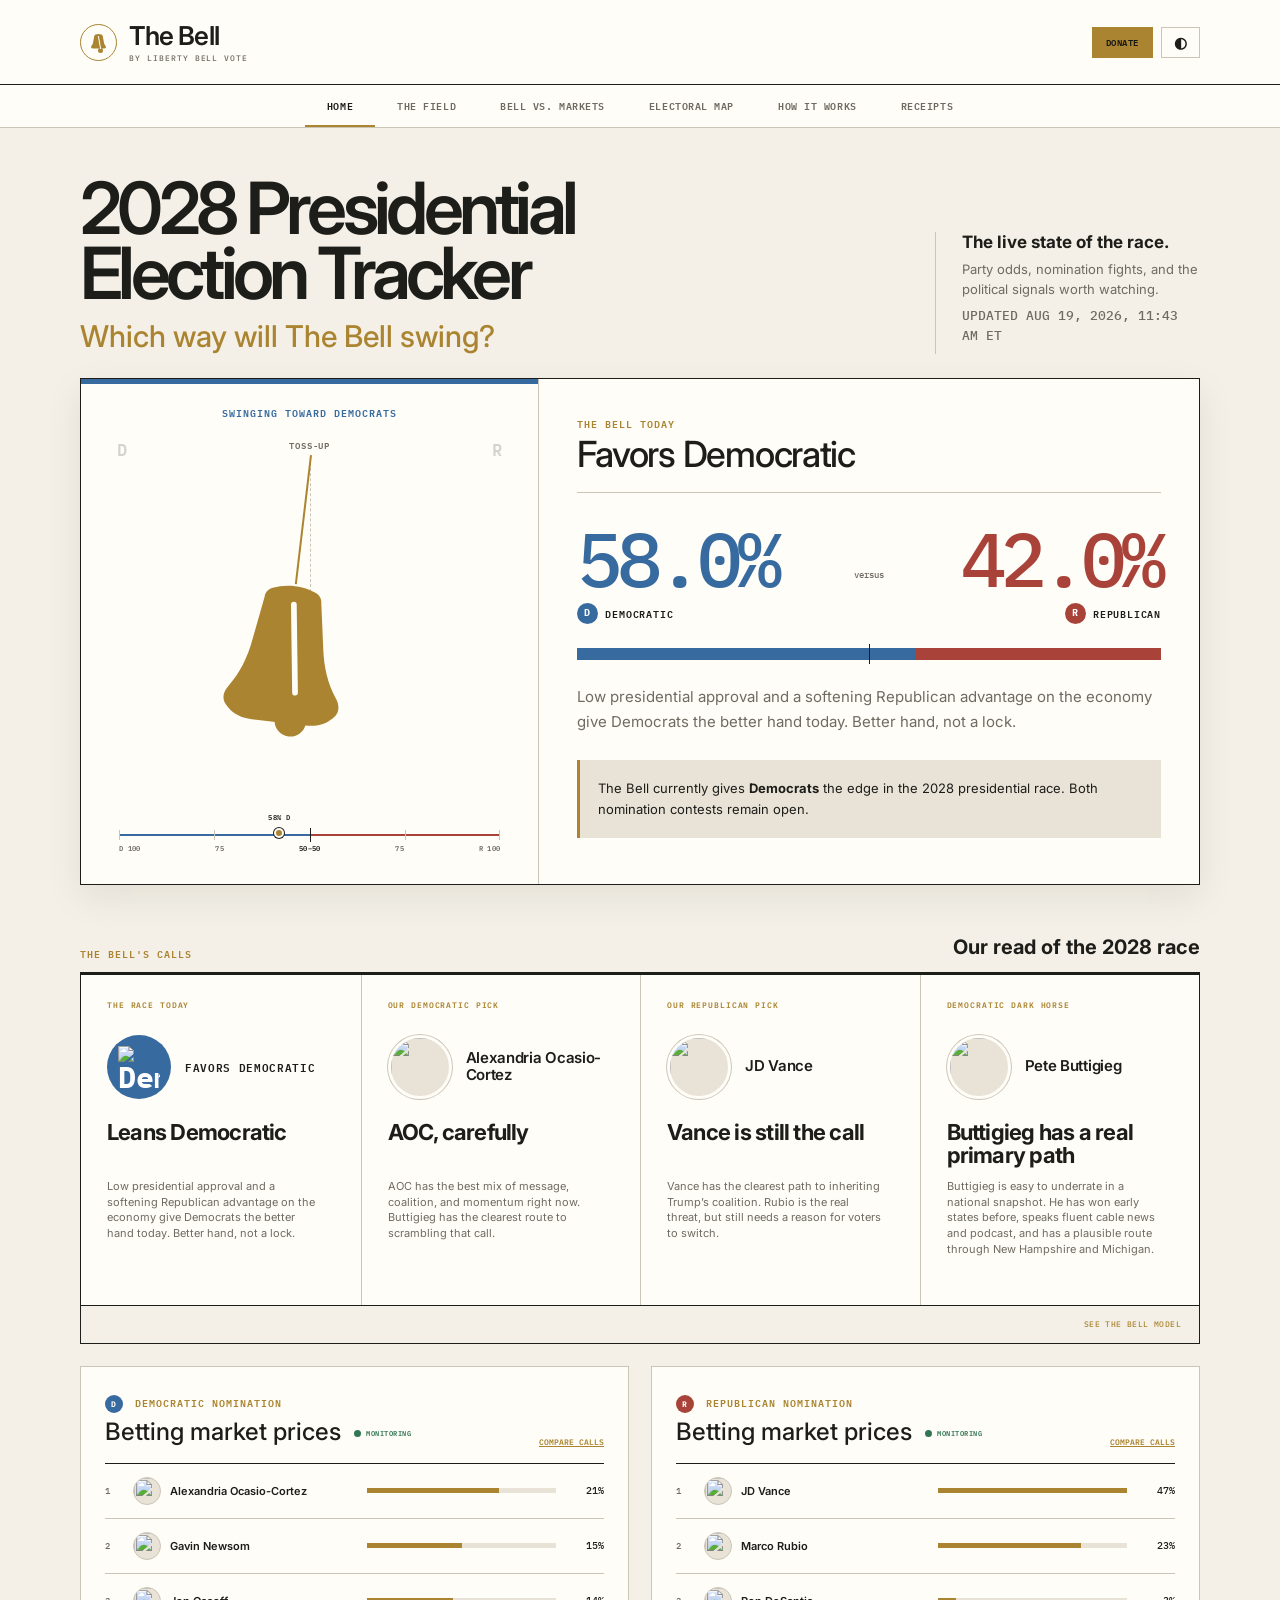
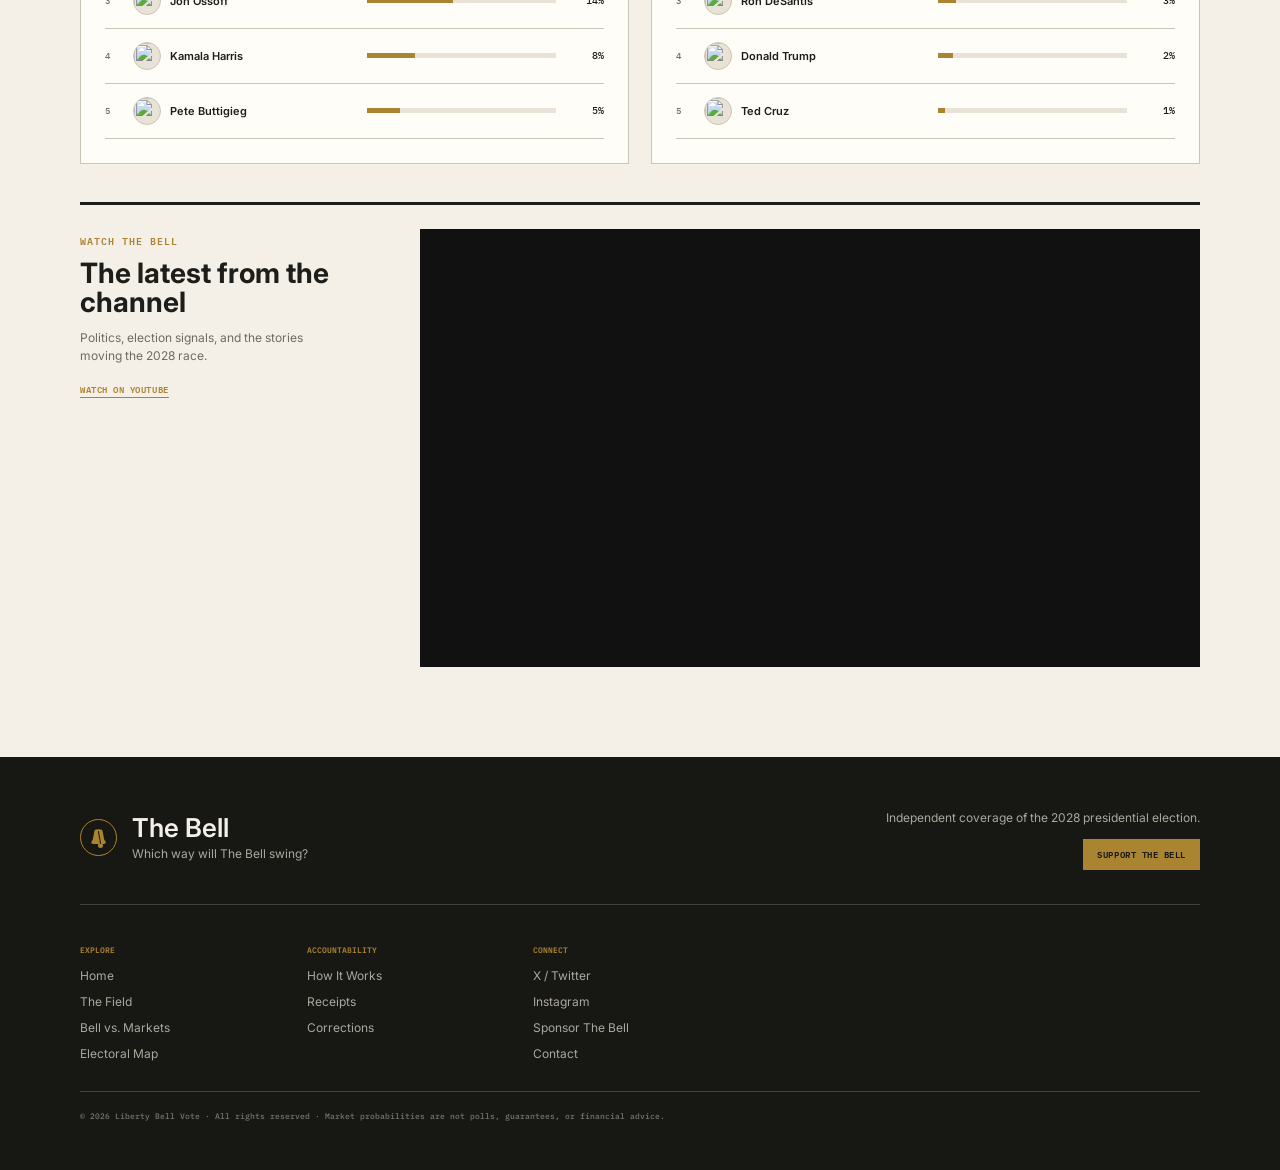
==== commit 81c8d249: "Sharpen homepage editorial calls" ====
--- a/index.html
+++ b/index.html
@@ -78,17 +78,17 @@
       <section class="race-snapshot">
         <header><span class="eyebrow">The Bell's calls</span><strong>Our read of the 2028 race</strong></header>
         <div class="snapshot-grid">
-          <article class="call-card call-president"><span class="snapshot-label">The presidency</span><div class="call-party"><strong id="snapshot-party"><span aria-label="Democratic Party">🫏</span></strong><span id="snapshot-president-rating">Loading call</span></div><h2 id="snapshot-president-call">Loading</h2><p id="snapshot-president-copy">Reading all nine signals.</p></article>
-          <article class="call-card"><span class="snapshot-label">Democratic nominee</span><div class="call-person" id="snapshot-dem-call"></div><h2 id="snapshot-dem-rating">Loading call</h2><p id="snapshot-dem-copy">Reading the Democratic field.</p></article>
-          <article class="call-card"><span class="snapshot-label">Republican nominee</span><div class="call-person" id="snapshot-rep-call"></div><h2 id="snapshot-rep-rating">Loading call</h2><p id="snapshot-rep-copy">Reading the Republican field.</p></article>
+          <article class="call-card call-president"><span class="snapshot-label">The race today</span><div class="call-party"><strong id="snapshot-party"><span aria-label="Democratic Party">🫏</span></strong><span id="snapshot-president-rating">Loading call</span></div><h2 id="snapshot-president-call">Loading</h2><p id="snapshot-president-copy">Reading all nine signals.</p></article>
+          <article class="call-card"><span class="snapshot-label">Our Democratic pick</span><div class="call-person" id="snapshot-dem-call"></div><h2 id="snapshot-dem-rating">Loading call</h2><p id="snapshot-dem-copy">Reading the Democratic field.</p></article>
+          <article class="call-card"><span class="snapshot-label">Our Republican pick</span><div class="call-person" id="snapshot-rep-call"></div><h2 id="snapshot-rep-rating">Loading call</h2><p id="snapshot-rep-copy">Reading the Republican field.</p></article>
           <article class="call-card call-watch"><span class="snapshot-label" id="snapshot-watch-label">Watch</span><div class="call-person" id="snapshot-watch-call"></div><h2 id="snapshot-watch-rating">Loading watch</h2><p id="snapshot-watch-copy">Reading the clearest movement in the field.</p></article>
         </div>
         <div class="call-footer"><a href="/methodology.html">See The Bell Model</a></div>
       </section>
 
       <section class="field-boards">
-        <article class="board-panel"><div class="panel-head"><div><span class="eyebrow"><span class="party-badge d">D</span> Democratic nomination</span><h2>Betting market prices <span class="live-monitor"><i></i>Monitoring</span></h2><p>Polymarket prices, not The Bell’s picks.</p></div><a href="/market-gap.html">Compare calls</a></div><div id="dem-mini"></div></article>
-        <article class="board-panel"><div class="panel-head"><div><span class="eyebrow"><span class="party-badge r">R</span> Republican nomination</span><h2>Betting market prices <span class="live-monitor"><i></i>Monitoring</span></h2><p>Polymarket prices, not The Bell’s picks.</p></div><a href="/market-gap.html">Compare calls</a></div><div id="rep-mini"></div></article>
+        <article class="board-panel"><div class="panel-head"><div><span class="eyebrow"><span class="party-badge d">D</span> Democratic nomination</span><h2>Betting market prices <span class="live-monitor"><i></i>Monitoring</span></h2></div><a href="/market-gap.html">Compare calls</a></div><div id="dem-mini"></div></article>
+        <article class="board-panel"><div class="panel-head"><div><span class="eyebrow"><span class="party-badge r">R</span> Republican nomination</span><h2>Betting market prices <span class="live-monitor"><i></i>Monitoring</span></h2></div><a href="/market-gap.html">Compare calls</a></div><div id="rep-mini"></div></article>
       </section>
 
       <section class="latest-video">
--- a/assets/styles.css
+++ b/assets/styles.css
@@ -117,6 +117,28 @@
 [data-page="methodology"] .compact-intro h1{font-size:clamp(50px,6vw,72px)}[data-page="methodology"] .compact-intro{margin-bottom:18px}[data-page="candidates"] .page-intro h1{font-size:clamp(52px,6vw,78px)}[data-page="candidates"] .page-intro{margin-bottom:26px}[data-page="candidates"] .party-switch{margin-bottom:18px}
 .dark-horse{position:absolute;right:10px;top:10px;z-index:3;padding:7px 9px;background:var(--gold);color:#171714;font:700 7px/1 var(--mono);letter-spacing:.08em;text-transform:uppercase}
 
+/* The Bell Model signal network */
+.method.method-visual{max-width:1120px}.model-network{position:relative;height:650px;margin-top:42px;overflow:hidden;border:1px solid #494942;border-top:4px solid var(--gold);background:#171714;color:#f1efe7;isolation:isolate}.network-lines{position:absolute;inset:0;width:100%;height:620px;z-index:-1}.network-lines path{fill:none;stroke:#6d603f;stroke-width:1.5;stroke-dasharray:4 7;vector-effect:non-scaling-stroke}.model-core{position:absolute;left:50%;top:48%;width:230px;height:230px;transform:translate(-50%,-50%);display:flex;flex-direction:column;align-items:center;justify-content:center;text-align:center;border:1px solid #716b5c;border-radius:50%;background:#111210;box-shadow:0 0 0 12px rgba(208,170,85,.08),0 20px 50px rgba(0,0,0,.28);z-index:2}.model-core .brand-mark{width:58px;height:58px;margin-bottom:17px;transform:scale(1.25)}.model-core .brand-mark i{background:#111210}.model-core>small{font:600 8px/1 var(--mono);letter-spacing:.12em;text-transform:uppercase;color:#d0aa55}.model-core>strong{margin-top:8px;font-size:32px;line-height:1;letter-spacing:-.04em}.model-core p{margin:10px 0 0;font-size:10px;line-height:1.3;color:#aaa79e}.signal-node{position:absolute;width:176px;min-height:72px;display:flex;align-items:center;gap:12px;padding:12px 14px;border:1px solid #4a4a44;background:#20211e;box-shadow:0 8px 22px rgba(0,0,0,.18);z-index:3}.signal-node:after{content:"";position:absolute;left:0;right:0;bottom:0;height:3px;background:linear-gradient(90deg,#d0aa55 var(--weight,50%),#383934 var(--weight,50%))}.signal-icon{width:38px;height:38px;flex:0 0 auto;display:grid;place-items:center;border:1px solid #716b5c;border-radius:50%;color:#d0aa55}.signal-icon svg{width:21px;height:21px;fill:none;stroke:currentColor;stroke-width:1.7;stroke-linecap:round;stroke-linejoin:round}.signal-node b{display:block;font-size:13px;line-height:1.1}.signal-node small{display:block;margin-top:5px;font:600 8px/1 var(--mono);color:#d0aa55}.node-1{--weight:90%;left:calc(50% - 88px);top:25px}.node-2{--weight:60%;right:85px;top:56px}.node-3{--weight:60%;right:20px;top:212px}.node-4{--weight:50%;right:55px;bottom:104px}.node-5{--weight:60%;left:calc(65% - 88px);bottom:25px}.node-6{--weight:30%;left:calc(35% - 88px);bottom:25px}.node-7{--weight:50%;left:55px;bottom:104px}.node-8{--weight:70%;left:20px;top:212px}.node-9{--weight:30%;left:85px;top:56px}.network-caption{position:absolute;left:0;right:0;bottom:7px;margin:0!important;text-align:center;font:600 7px/1 var(--mono)!important;letter-spacing:.1em;text-transform:uppercase;color:#77776f}.method-bottom{margin-top:28px}
+@media(max-width:850px){.model-network{height:auto;min-height:0;padding:24px}.network-lines{display:none}.model-core{position:relative;left:auto;top:auto;width:190px;height:190px;margin:0 auto 24px;transform:none}.model-network{display:grid;grid-template-columns:repeat(3,1fr);gap:10px}.model-core{grid-column:1/-1}.signal-node{position:relative;inset:auto!important;width:auto;min-height:86px;display:flex;flex-direction:column;justify-content:center;text-align:center;padding:11px 7px}.signal-icon{width:34px;height:34px}.network-caption{position:relative;grid-column:1/-1;bottom:auto;padding:10px 0 0}}
+@media(max-width:560px){[data-page="methodology"] .compact-intro h1{font-size:46px}.model-network{margin-top:28px;padding:18px 10px 14px;gap:7px}.model-core{width:164px;height:164px;margin-bottom:12px}.model-core .brand-mark{transform:scale(1.05);margin-bottom:12px}.model-core>strong{font-size:27px}.signal-node{min-height:94px;gap:8px;padding:10px 4px}.signal-node b{font-size:10px}.signal-node small{font-size:7px}.signal-icon{width:32px;height:32px}.signal-icon svg{width:18px;height:18px}.network-caption{line-height:1.5!important;padding:8px 12px 0}.method-bottom{margin-top:20px}}
+
+/* Sleek brand treatment for The Bell Model */
+.model-network{border-color:#393a35;background:radial-gradient(circle at 50% 45%,#22221d 0,#171714 45%,#111210 100%)}.model-network:before{content:"THE BELL  /  2028 SIGNAL ENGINE";position:absolute;left:20px;top:17px;font:600 7px/1 var(--mono);letter-spacing:.16em;color:#77776e;z-index:1}.model-network:after{content:"LIVE MODEL";position:absolute;right:20px;top:16px;padding-left:12px;font:600 7px/1 var(--mono);letter-spacing:.14em;color:#d0aa55}.model-core{width:260px;height:158px;border:1px solid #5a574e;border-radius:0;flex-direction:row;gap:17px;text-align:left;padding:22px;background:#111210;box-shadow:0 18px 45px rgba(0,0,0,.32)}.model-core:before,.model-core:after{content:"";position:absolute;width:16px;height:16px;border-color:#d0aa55}.model-core:before{left:-1px;top:-1px;border-left:2px solid;border-top:2px solid}.model-core:after{right:-1px;bottom:-1px;border-right:2px solid;border-bottom:2px solid}.model-bell-logo{width:72px;height:72px;flex:0 0 auto;overflow:visible}.model-bell-logo>circle:first-child{fill:none;stroke:#d0aa55;stroke-width:3}.model-bell-body{fill:#d0aa55}.model-bell-cut{fill:none;stroke:#111210;stroke-width:5;stroke-linecap:round}.model-core-copy{display:block}.model-core-copy small{display:block;font:600 7px/1 var(--mono);letter-spacing:.14em;text-transform:uppercase;color:#d0aa55}.model-core-copy strong{display:block;margin-top:8px;font-size:21px;line-height:1.04;letter-spacing:-.035em}.model-core-copy p{margin:9px 0 0;font-size:9px;line-height:1.35;color:#8e8d85}.signal-node{min-height:64px;border:0;border-left:1px solid #55554e;border-bottom:1px solid #353631;background:rgba(31,32,29,.94);box-shadow:none}.signal-node:after{height:2px}.signal-icon{width:32px;height:32px;border:0;border-radius:0;background:#282923}.signal-icon svg{width:19px;height:19px}.signal-node b{font-size:12px}.network-lines path{stroke:#85713f;stroke-width:1;stroke-dasharray:2 8}.network-caption{bottom:10px;color:#696961}
+@media(max-width:850px){.model-network{padding:58px 24px 24px;gap:1px;background:#151613}.model-network:before{top:22px}.model-network:after{top:21px}.model-core{grid-column:1/-1;width:100%;height:auto;min-height:112px;margin:0 0 18px;justify-content:flex-start;padding:19px 22px;border-color:#474740}.model-bell-logo{width:66px;height:66px}.model-core-copy strong{font-size:24px}.signal-node{min-height:80px;flex-direction:row;justify-content:flex-start;text-align:left;padding:13px 15px;border-left:1px solid #353631}.signal-node:nth-of-type(3n+2){border-left:0}.network-caption{padding-top:18px}}
+@media(max-width:560px){.model-network{padding:52px 10px 14px}.model-network:before{left:12px;font-size:6px}.model-network:after{right:12px;font-size:6px}.model-core{min-height:100px;padding:15px;margin-bottom:10px;gap:13px}.model-bell-logo{width:58px;height:58px}.model-core-copy strong{font-size:19px}.model-core-copy p{margin-top:6px}.signal-node{min-height:82px;flex-direction:column;justify-content:center;text-align:center;padding:10px 4px}.signal-icon{width:28px;height:28px}.signal-node b{font-size:9px}.network-caption{padding-top:14px}}
+.model-core img.model-bell-logo{display:block;object-fit:contain;overflow:visible;filter:saturate(.82) brightness(.96)}
+
+/* Theme-matched Bell Model */
+.model-core .model-bell-logo{display:block;width:72px;height:72px;flex:0 0 auto;background:var(--gold);-webkit-mask:url("/assets/the-bell-model-logo.png") center/contain no-repeat;mask:url("/assets/the-bell-model-logo.png") center/contain no-repeat}.model-network{background:radial-gradient(circle at 50% 45%,color-mix(in srgb,var(--gold) 8%,var(--surface)) 0,var(--surface) 48%,var(--bg) 100%);border-color:var(--line);color:var(--ink)}.model-network:before{color:var(--muted)}.model-network:after{color:var(--gold)}.model-core{background:var(--surface);border-color:var(--line);box-shadow:0 18px 45px rgba(42,35,20,.12)}.model-core-copy small{color:var(--gold)}.model-core-copy p{color:var(--muted)}.signal-node{background:color-mix(in srgb,var(--surface) 94%,var(--gold));border-color:var(--line);color:var(--ink)}.signal-icon{background:var(--soft);color:var(--gold)}.network-lines path{stroke:color-mix(in srgb,var(--gold) 62%,var(--line))}.network-caption{color:var(--muted)}
+body.dark .model-network{background:radial-gradient(circle at 50% 45%,#22221d 0,#171714 45%,#111210 100%);border-color:#393a35;color:#f1efe7}body.dark .model-network:before{color:#77776e}body.dark .model-network:after{color:var(--gold)}body.dark .model-core{background:#111210;border-color:#5a574e;box-shadow:0 18px 45px rgba(0,0,0,.32)}body.dark .model-core-copy p{color:#8e8d85}body.dark .signal-node{background:rgba(31,32,29,.94);border-color:#353631;color:#f1efe7}body.dark .signal-icon{background:#282923;color:var(--gold)}body.dark .network-lines path{stroke:#85713f}body.dark .network-caption{color:#696961}
+@media(max-width:850px){.model-core .model-bell-logo{width:66px;height:66px}}
+@media(max-width:560px){.model-core .model-bell-logo{width:58px;height:58px}}
+.model-network:before{content:"2028 SIGNAL ENGINE"}.method-bottom{display:flex;align-items:center;justify-content:space-between;gap:36px;margin-top:24px;padding:20px 0}.method-bottom>div{display:flex;align-items:baseline;gap:18px}.method-bottom h2{margin:0;font-size:22px;white-space:nowrap}.method-bottom p{margin:0;text-align:right}.correction-line{padding-top:16px}
+@media(max-width:700px){.method-bottom{display:block;padding:18px 0}.method-bottom>div{display:block}.method-bottom h2{margin-top:7px;font-size:20px;white-space:normal}.method-bottom p{margin-top:9px;text-align:left}.correction-line{padding-top:14px}}
+.ledger-table td:nth-child(4){color:var(--gold);font-weight:600}.signal-node{font-family:var(--sans);cursor:pointer;text-align:left}.signal-node:hover,.signal-node:focus-visible,.signal-node.is-active{outline:0;background:color-mix(in srgb,var(--gold) 13%,var(--surface));box-shadow:inset 0 0 0 1px var(--gold);z-index:4}.signal-node:hover .signal-icon,.signal-node:focus-visible .signal-icon,.signal-node.is-active .signal-icon{background:var(--gold);color:var(--surface)}body.dark .signal-node:hover,body.dark .signal-node:focus-visible,body.dark .signal-node.is-active{background:color-mix(in srgb,var(--gold) 15%,#1f201d)}body.dark .signal-node:hover .signal-icon,body.dark .signal-node:focus-visible .signal-icon,body.dark .signal-node.is-active .signal-icon{color:#111210}.model-core-copy strong,.model-core-copy p{transition:opacity .12s ease}.model-core.is-reading .model-core-copy strong{font-size:18px}.model-core.is-reading .model-core-copy p{max-width:20ch}
+.signal-popover{position:absolute;z-index:20;width:255px;padding:15px 17px;border:1px solid var(--gold);border-top:3px solid var(--gold);background:var(--surface);color:var(--ink);box-shadow:0 14px 36px rgba(31,27,18,.2);pointer-events:none}.signal-popover[hidden]{display:none}.signal-popover small{display:block;font:600 7px/1 var(--mono);letter-spacing:.12em;text-transform:uppercase;color:var(--gold)}.signal-popover strong{display:block;margin-top:7px;font-size:17px;line-height:1.1}.signal-popover p{margin:7px 0 0!important;font-size:10px!important;line-height:1.45!important;color:var(--muted)}body.dark .signal-popover{background:#20211e;color:#f1efe7;box-shadow:0 16px 40px rgba(0,0,0,.42)}
+@media(max-width:850px){.signal-popover{position:fixed;left:18px!important;right:18px!important;top:auto!important;bottom:18px!important;width:auto;max-width:420px;margin:auto;pointer-events:none}.signal-popover strong{font-size:16px}.signal-popover p{font-size:11px!important}}
+
 /* Calibrated Bell axis and compact mobile homepage */
 .bell-axis{position:relative;margin:0 10px 4px;padding-top:20px}.bell-axis-track{height:2px;background:linear-gradient(90deg,var(--blue) 0 49.8%,var(--red) 50.2% 100%);position:relative}.bell-axis-track span{position:absolute;top:-4px;width:1px;height:10px;background:var(--line)}.bell-axis-track span:nth-child(1){left:0}.bell-axis-track span:nth-child(2){left:25%}.bell-axis-track span:nth-child(3){left:50%;height:14px;top:-6px;background:var(--ink)}.bell-axis-track span:nth-child(4){left:75%}.bell-axis-track span:nth-child(5){right:0}.bell-axis-marker{position:absolute;left:50%;top:14px;width:10px;height:10px;border:2px solid var(--surface);border-radius:50%;background:var(--gold);box-shadow:0 0 0 1px var(--ink);transform:translateX(-50%);transition:left .8s cubic-bezier(.25,.8,.25,1);z-index:2}.bell-axis-marker b{position:absolute;left:50%;bottom:15px;transform:translateX(-50%);white-space:nowrap;font:600 7px/1 var(--mono);letter-spacing:.04em;color:var(--ink);font-style:normal}.bell-axis-labels{display:flex;justify-content:space-between;margin-top:9px;font:600 7px/1 var(--mono);letter-spacing:.04em;color:var(--muted)}.bell-axis-labels span:nth-child(3){color:var(--ink)}
 @media(max-width:560px){
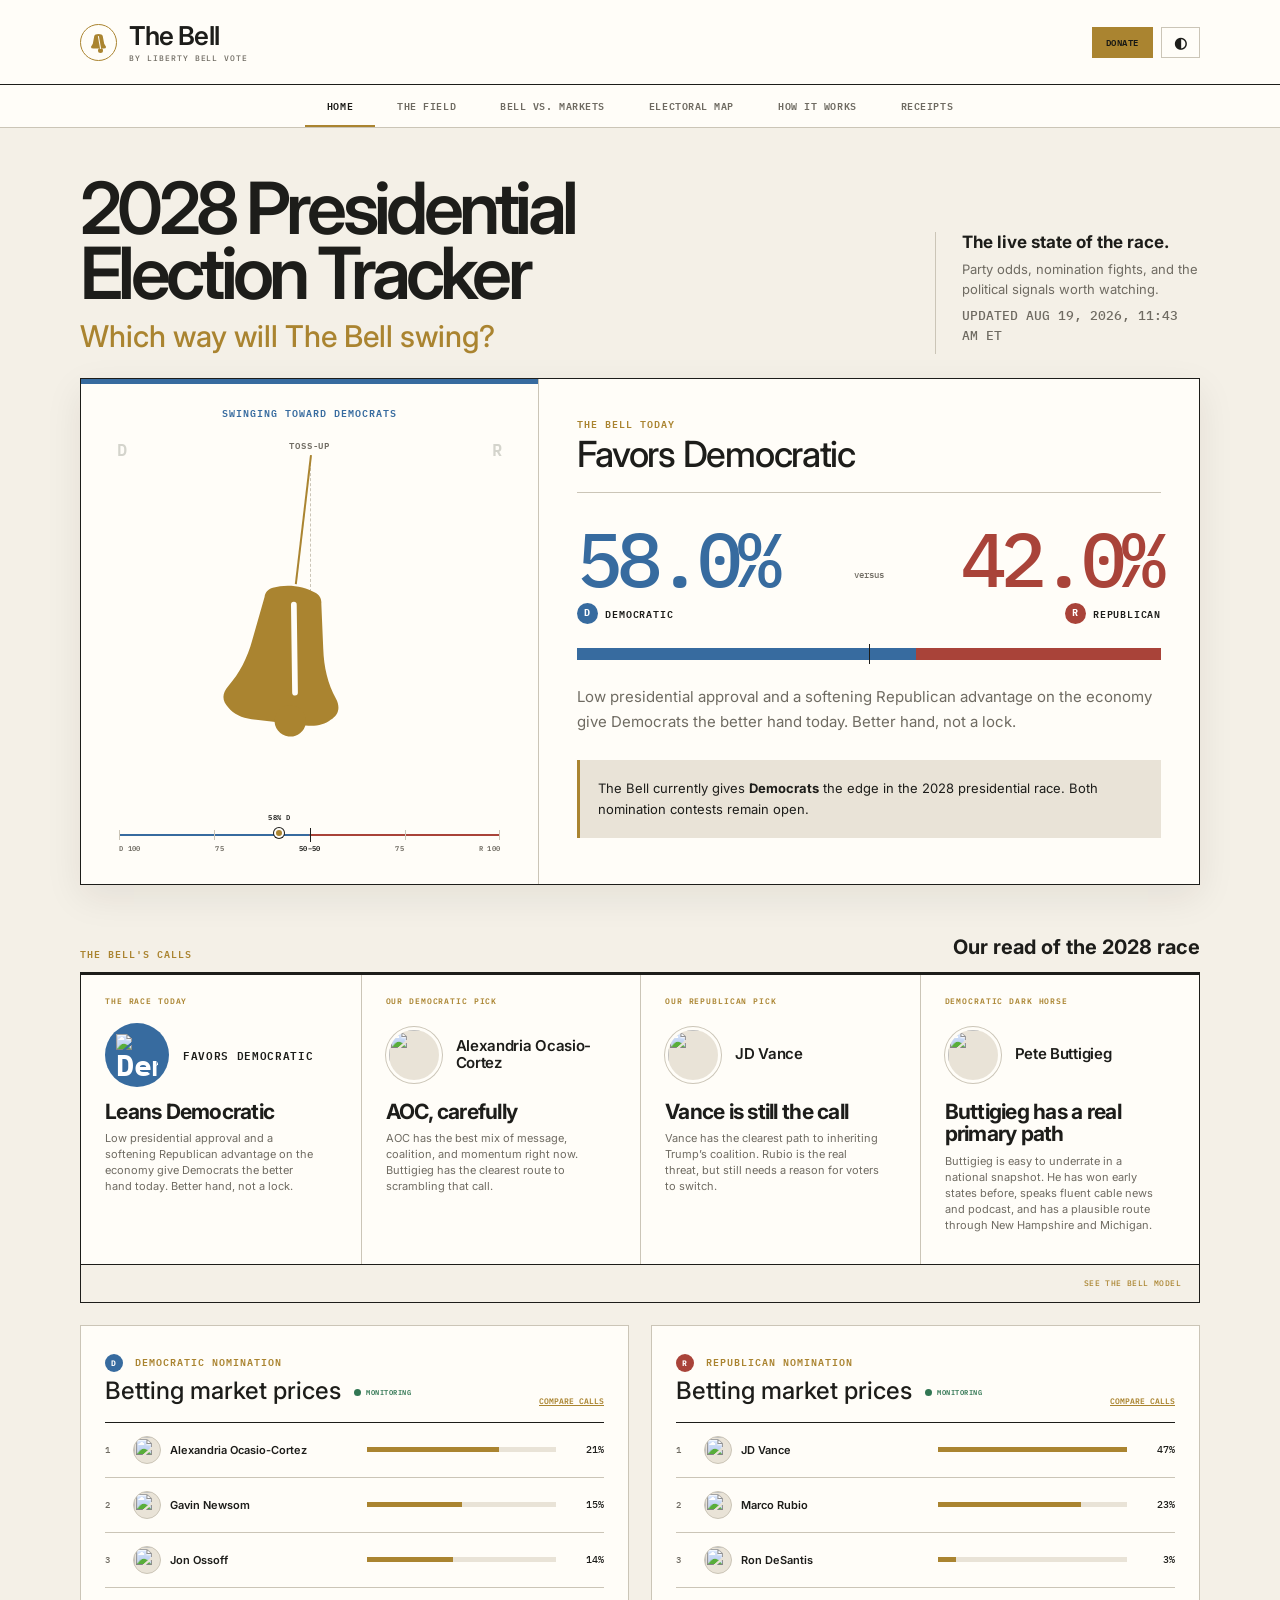
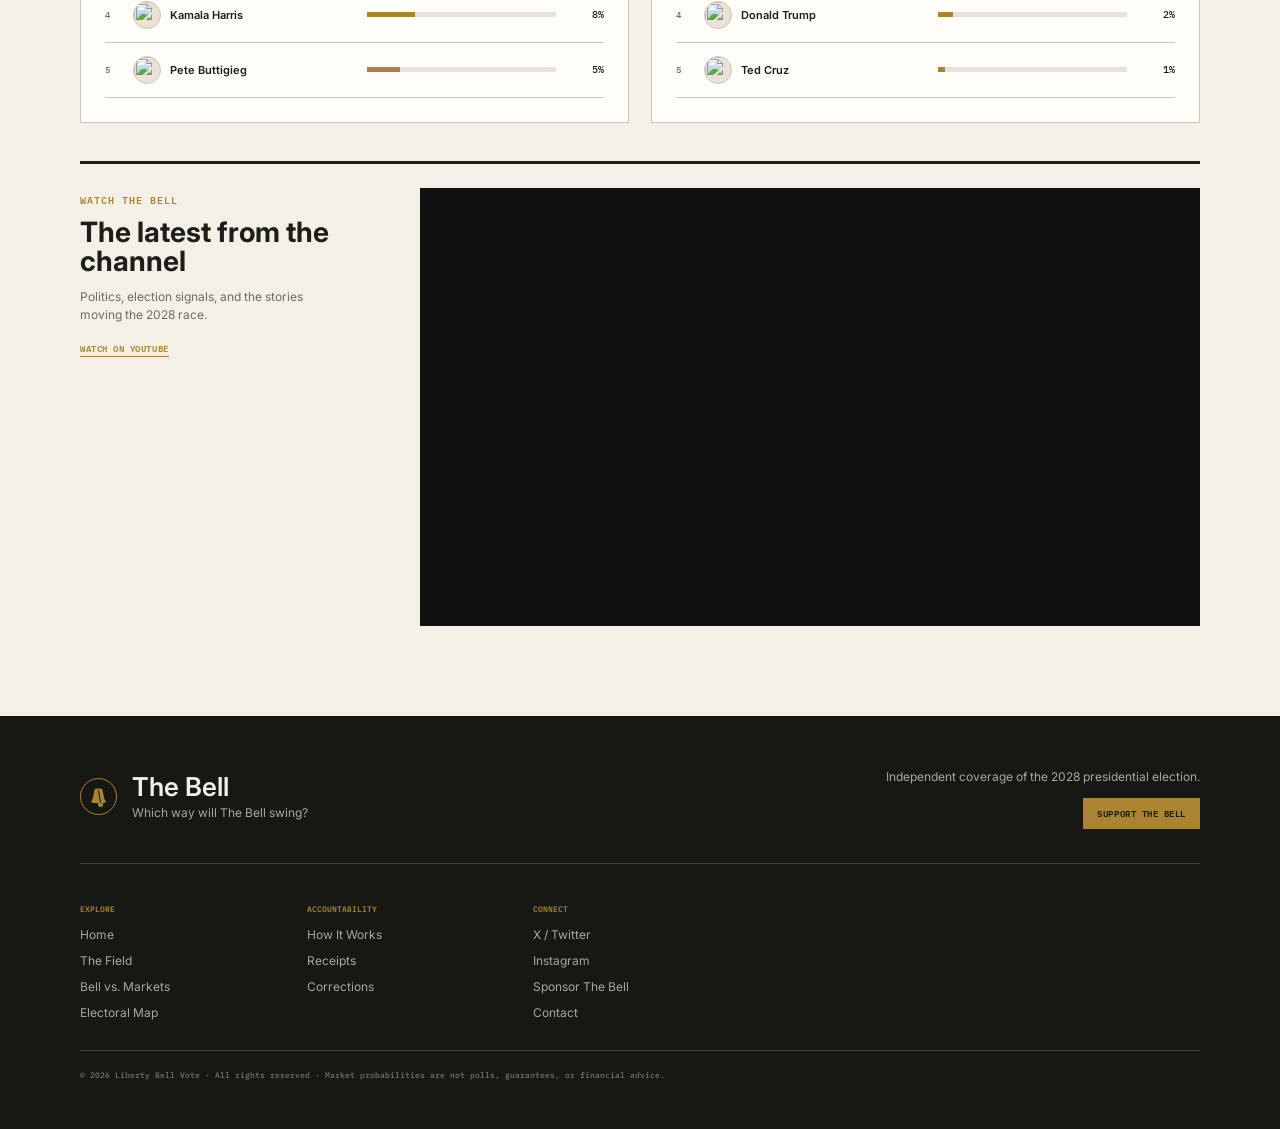
==== commit a8cedc23: "Prepare thebell.vote domain migration" ====
--- a/index.html
+++ b/index.html
@@ -3,21 +3,22 @@
 <head>
   <meta charset="utf-8">
   <meta name="viewport" content="width=device-width,initial-scale=1">
+  <script async src="https://pagead2.googlesyndication.com/pagead/js/adsbygoogle.js?client=ca-pub-7473608031793979" crossorigin="anonymous"></script>
   <title>The Bell | 2028 Presidential Election Tracker</title>
   <meta name="description" content="Track the 2028 presidential election through prediction markets, candidate odds, and political context.">
-  <link rel="canonical" href="https://libertybell.vote/">
+  <link rel="canonical" href="https://thebell.vote/">
   <meta property="og:type" content="website">
   <meta property="og:title" content="The Bell | 2028 Presidential Election Tracker">
   <meta property="og:description" content="Which way will The Bell swing? Party odds, nomination fights, and the political signals worth watching.">
-  <meta property="og:image" content="https://libertybell.vote/og-rebrand.png">
+  <meta property="og:image" content="https://thebell.vote/og-rebrand.png">
   <meta property="og:image:width" content="1200">
   <meta property="og:image:height" content="630">
   <meta property="og:image:alt" content="The Bell, 2028 Presidential Election Tracker">
-  <meta property="og:url" content="https://libertybell.vote/">
+  <meta property="og:url" content="https://thebell.vote/">
   <meta name="twitter:card" content="summary_large_image">
   <meta name="twitter:title" content="The Bell | 2028 Presidential Election Tracker">
   <meta name="twitter:description" content="Which way will The Bell swing?">
-  <meta name="twitter:image" content="https://libertybell.vote/og-rebrand.png">
+  <meta name="twitter:image" content="https://thebell.vote/og-rebrand.png">
   <link rel="icon" type="image/png" sizes="32x32" href="/favicon-32-v2.png">
   <link rel="icon" type="image/png" sizes="16x16" href="/favicon-16-v2.png">
   <link rel="apple-touch-icon" sizes="180x180" href="/apple-touch-icon-social-v3.png">
@@ -29,7 +30,7 @@
   <link rel="preconnect" href="https://fonts.googleapis.com">
   <link href="https://fonts.googleapis.com/css2?family=Inter:wght@400;500;600&family=IBM+Plex+Mono:wght@500;600&display=swap" rel="stylesheet">
   <link rel="stylesheet" href="/assets/styles.css">
-  <script type="application/ld+json">{"@context":"https://schema.org","@type":"WebSite","name":"The Bell","alternateName":"Liberty Bell Vote","url":"https://libertybell.vote/","description":"A visual tracker for the 2028 U.S. presidential election."}</script>
+  <script type="application/ld+json">{"@context":"https://schema.org","@type":"WebSite","name":"The Bell","alternateName":"Liberty Bell Vote","url":"https://thebell.vote/","description":"A visual tracker for the 2028 U.S. presidential election."}</script>
 </head>
 <body data-page="forecast">
   <div id="site-header"></div>
--- a/assets/styles.css
+++ b/assets/styles.css
@@ -117,6 +117,11 @@
 [data-page="methodology"] .compact-intro h1{font-size:clamp(50px,6vw,72px)}[data-page="methodology"] .compact-intro{margin-bottom:18px}[data-page="candidates"] .page-intro h1{font-size:clamp(52px,6vw,78px)}[data-page="candidates"] .page-intro{margin-bottom:26px}[data-page="candidates"] .party-switch{margin-bottom:18px}
 .dark-horse{position:absolute;right:10px;top:10px;z-index:3;padding:7px 9px;background:var(--gold);color:#171714;font:700 7px/1 var(--mono);letter-spacing:.08em;text-transform:uppercase}
 
+/* Tighter calls and a clearer model-versus-market challenge */
+.snapshot-grid>.call-card{min-height:250px;padding:22px 24px}.call-card .snapshot-label{margin-bottom:14px}.call-card .call-party,.call-card .call-person{height:64px;min-height:64px;margin-bottom:14px}.call-person .person-name img{width:56px;height:56px}.call-card h2{min-height:0;font-size:21px}.call-card p{margin-top:8px}.candidate-watch{display:block;overflow:visible;-webkit-line-clamp:unset}.candidate-watch span{margin-bottom:6px}.forecast-challenge{display:grid;grid-template-columns:repeat(3,1fr);margin:6px 0 42px;border:1px solid var(--ink);border-top:4px solid var(--gold)}.forecast-challenge article{min-height:180px;padding:24px;background:var(--surface)}.forecast-challenge article+article{border-left:1px solid var(--line)}.forecast-challenge span{font:600 8px/1 var(--mono);letter-spacing:.1em;text-transform:uppercase;color:var(--gold)}.forecast-challenge strong{display:block;margin-top:34px;font-size:24px;line-height:1.05}.forecast-challenge p{max-width:30ch;margin:12px 0 0;font-size:11px;line-height:1.5;color:var(--muted)}.forecast-challenge a{color:var(--gold)}.market-matchup-head{display:flex;align-items:end;justify-content:space-between;padding-bottom:12px;border-bottom:3px solid var(--ink)}.market-matchup-head strong{font-size:20px}.market-intro{margin-bottom:34px}
+@media(max-width:900px){.forecast-challenge{grid-template-columns:1fr}.forecast-challenge article{min-height:0;padding:20px}.forecast-challenge article+article{border-left:0;border-top:1px solid var(--line)}.forecast-challenge strong{margin-top:18px}.snapshot-grid>.call-card{min-height:0}}
+@media(max-width:560px){.snapshot-grid>.call-card{padding:16px}.call-card .call-party,.call-card .call-person{height:auto;min-height:0;margin-bottom:10px}.call-card .snapshot-label{margin-bottom:10px}.forecast-challenge{margin-bottom:30px}.forecast-challenge strong{font-size:20px}.market-matchup-head{display:block}.market-matchup-head strong{display:block;margin-top:7px;font-size:17px}.candidate-watch{font-size:11px;line-height:1.5;padding-bottom:2px}}
+
 /* The Bell Model signal network */
 .method.method-visual{max-width:1120px}.model-network{position:relative;height:650px;margin-top:42px;overflow:hidden;border:1px solid #494942;border-top:4px solid var(--gold);background:#171714;color:#f1efe7;isolation:isolate}.network-lines{position:absolute;inset:0;width:100%;height:620px;z-index:-1}.network-lines path{fill:none;stroke:#6d603f;stroke-width:1.5;stroke-dasharray:4 7;vector-effect:non-scaling-stroke}.model-core{position:absolute;left:50%;top:48%;width:230px;height:230px;transform:translate(-50%,-50%);display:flex;flex-direction:column;align-items:center;justify-content:center;text-align:center;border:1px solid #716b5c;border-radius:50%;background:#111210;box-shadow:0 0 0 12px rgba(208,170,85,.08),0 20px 50px rgba(0,0,0,.28);z-index:2}.model-core .brand-mark{width:58px;height:58px;margin-bottom:17px;transform:scale(1.25)}.model-core .brand-mark i{background:#111210}.model-core>small{font:600 8px/1 var(--mono);letter-spacing:.12em;text-transform:uppercase;color:#d0aa55}.model-core>strong{margin-top:8px;font-size:32px;line-height:1;letter-spacing:-.04em}.model-core p{margin:10px 0 0;font-size:10px;line-height:1.3;color:#aaa79e}.signal-node{position:absolute;width:176px;min-height:72px;display:flex;align-items:center;gap:12px;padding:12px 14px;border:1px solid #4a4a44;background:#20211e;box-shadow:0 8px 22px rgba(0,0,0,.18);z-index:3}.signal-node:after{content:"";position:absolute;left:0;right:0;bottom:0;height:3px;background:linear-gradient(90deg,#d0aa55 var(--weight,50%),#383934 var(--weight,50%))}.signal-icon{width:38px;height:38px;flex:0 0 auto;display:grid;place-items:center;border:1px solid #716b5c;border-radius:50%;color:#d0aa55}.signal-icon svg{width:21px;height:21px;fill:none;stroke:currentColor;stroke-width:1.7;stroke-linecap:round;stroke-linejoin:round}.signal-node b{display:block;font-size:13px;line-height:1.1}.signal-node small{display:block;margin-top:5px;font:600 8px/1 var(--mono);color:#d0aa55}.node-1{--weight:90%;left:calc(50% - 88px);top:25px}.node-2{--weight:60%;right:85px;top:56px}.node-3{--weight:60%;right:20px;top:212px}.node-4{--weight:50%;right:55px;bottom:104px}.node-5{--weight:60%;left:calc(65% - 88px);bottom:25px}.node-6{--weight:30%;left:calc(35% - 88px);bottom:25px}.node-7{--weight:50%;left:55px;bottom:104px}.node-8{--weight:70%;left:20px;top:212px}.node-9{--weight:30%;left:85px;top:56px}.network-caption{position:absolute;left:0;right:0;bottom:7px;margin:0!important;text-align:center;font:600 7px/1 var(--mono)!important;letter-spacing:.1em;text-transform:uppercase;color:#77776f}.method-bottom{margin-top:28px}
 @media(max-width:850px){.model-network{height:auto;min-height:0;padding:24px}.network-lines{display:none}.model-core{position:relative;left:auto;top:auto;width:190px;height:190px;margin:0 auto 24px;transform:none}.model-network{display:grid;grid-template-columns:repeat(3,1fr);gap:10px}.model-core{grid-column:1/-1}.signal-node{position:relative;inset:auto!important;width:auto;min-height:86px;display:flex;flex-direction:column;justify-content:center;text-align:center;padding:11px 7px}.signal-icon{width:34px;height:34px}.network-caption{position:relative;grid-column:1/-1;bottom:auto;padding:10px 0 0}}
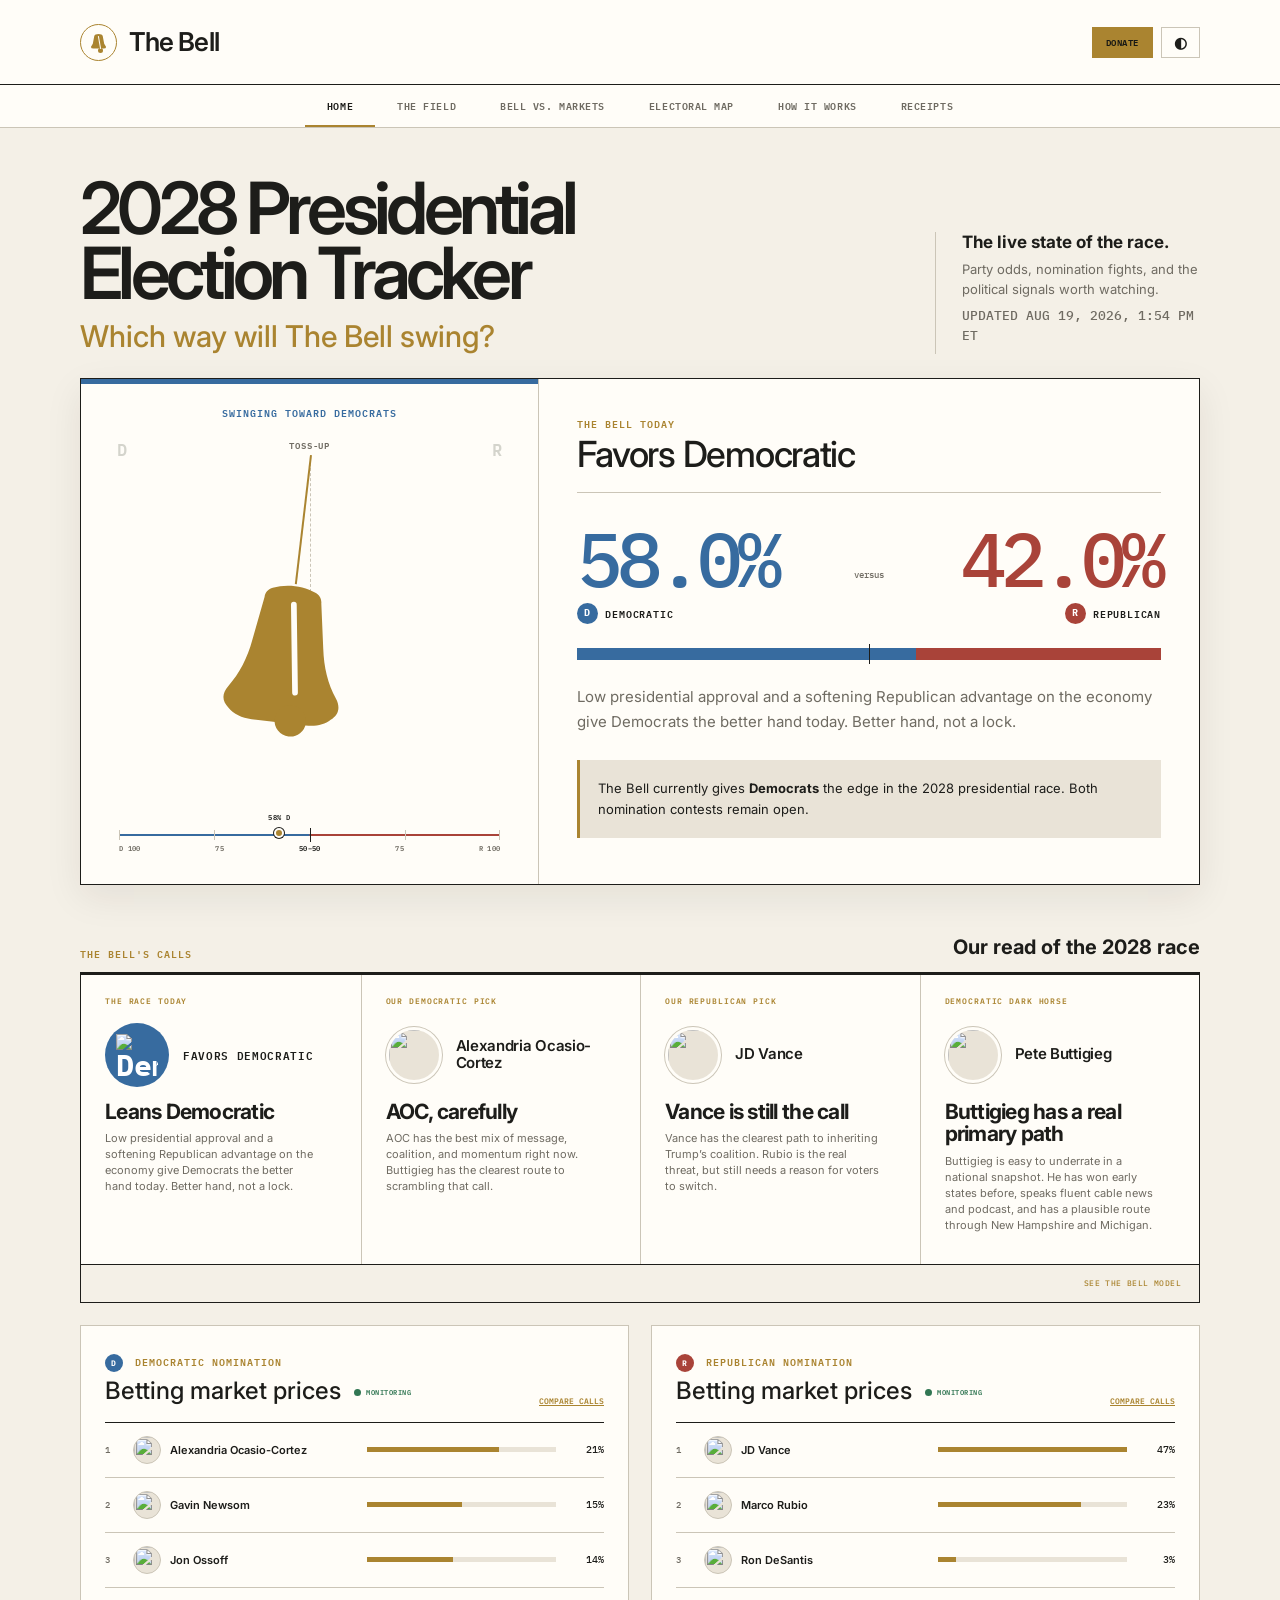
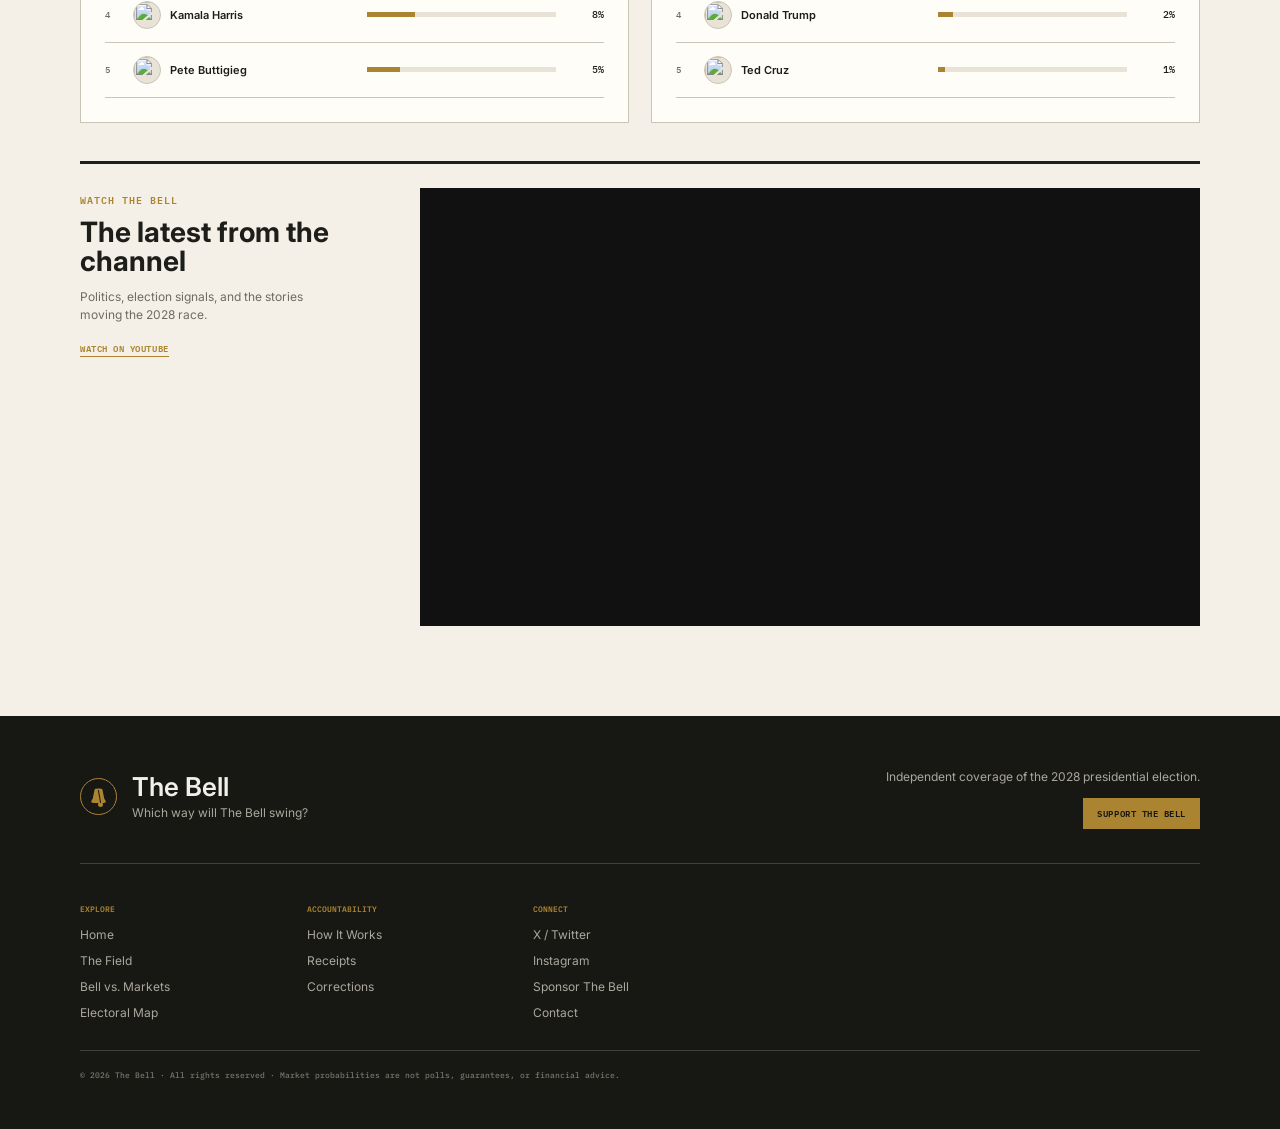
==== commit d296fb9f: "Complete The Bell rebrand and mobile navigation" ====
--- a/index.html
+++ b/index.html
@@ -30,7 +30,7 @@
   <link rel="preconnect" href="https://fonts.googleapis.com">
   <link href="https://fonts.googleapis.com/css2?family=Inter:wght@400;500;600&family=IBM+Plex+Mono:wght@500;600&display=swap" rel="stylesheet">
   <link rel="stylesheet" href="/assets/styles.css">
-  <script type="application/ld+json">{"@context":"https://schema.org","@type":"WebSite","name":"The Bell","alternateName":"Liberty Bell Vote","url":"https://thebell.vote/","description":"A visual tracker for the 2028 U.S. presidential election."}</script>
+  <script type="application/ld+json">{"@context":"https://schema.org","@type":"WebSite","name":"The Bell","url":"https://thebell.vote/","description":"A visual tracker for the 2028 U.S. presidential election."}</script>
 </head>
 <body data-page="forecast">
   <div id="site-header"></div>
--- a/assets/styles.css
+++ b/assets/styles.css
@@ -140,6 +140,14 @@
 @media(max-width:560px){.model-core .model-bell-logo{width:58px;height:58px}}
 .model-network:before{content:"2028 SIGNAL ENGINE"}.method-bottom{display:flex;align-items:center;justify-content:space-between;gap:36px;margin-top:24px;padding:20px 0}.method-bottom>div{display:flex;align-items:baseline;gap:18px}.method-bottom h2{margin:0;font-size:22px;white-space:nowrap}.method-bottom p{margin:0;text-align:right}.correction-line{padding-top:16px}
 @media(max-width:700px){.method-bottom{display:block;padding:18px 0}.method-bottom>div{display:block}.method-bottom h2{margin-top:7px;font-size:20px;white-space:normal}.method-bottom p{margin-top:9px;text-align:left}.correction-line{padding-top:14px}}
+
+/* Compact mobile navigation for The Bell */
+.nav-toggle{display:none;width:39px;height:39px;padding:0;border:1px solid var(--line);background:transparent;color:var(--ink);cursor:pointer;position:relative}.nav-toggle span{position:absolute;left:11px;right:11px;height:1px;background:currentColor;transition:transform .2s,top .2s}.nav-toggle span:first-child{top:15px}.nav-toggle span:last-child{top:22px}.nav-toggle.is-open span:first-child{top:19px;transform:rotate(45deg)}.nav-toggle.is-open span:last-child{top:19px;transform:rotate(-45deg)}
+@media(max-width:560px){
+  .masthead-main{min-height:74px}.brand{gap:10px}.brand-name{font-size:25px}.brand-mark{width:35px;height:35px}.mast-actions{gap:6px}.nav-toggle{display:block;order:1}.theme-toggle{order:2}
+  .nav{display:none;border-top:1px solid var(--line);border-bottom:1px solid var(--ink);box-shadow:0 12px 28px rgba(34,31,24,.08)}.nav.is-open{display:block}.nav .shell{width:100%;display:grid;grid-template-columns:1fr 1fr;overflow:visible;padding:7px}.nav a{padding:15px 14px;border:0;border-bottom:1px solid var(--line);white-space:normal;text-align:left}.nav a:nth-last-child(-n+2){border-bottom:0}.nav a.active{background:var(--soft);color:var(--ink);border-bottom-color:var(--line)}
+  body.dark .nav{box-shadow:none}
+}
 .ledger-table td:nth-child(4){color:var(--gold);font-weight:600}.signal-node{font-family:var(--sans);cursor:pointer;text-align:left}.signal-node:hover,.signal-node:focus-visible,.signal-node.is-active{outline:0;background:color-mix(in srgb,var(--gold) 13%,var(--surface));box-shadow:inset 0 0 0 1px var(--gold);z-index:4}.signal-node:hover .signal-icon,.signal-node:focus-visible .signal-icon,.signal-node.is-active .signal-icon{background:var(--gold);color:var(--surface)}body.dark .signal-node:hover,body.dark .signal-node:focus-visible,body.dark .signal-node.is-active{background:color-mix(in srgb,var(--gold) 15%,#1f201d)}body.dark .signal-node:hover .signal-icon,body.dark .signal-node:focus-visible .signal-icon,body.dark .signal-node.is-active .signal-icon{color:#111210}.model-core-copy strong,.model-core-copy p{transition:opacity .12s ease}.model-core.is-reading .model-core-copy strong{font-size:18px}.model-core.is-reading .model-core-copy p{max-width:20ch}
 .signal-popover{position:absolute;z-index:20;width:255px;padding:15px 17px;border:1px solid var(--gold);border-top:3px solid var(--gold);background:var(--surface);color:var(--ink);box-shadow:0 14px 36px rgba(31,27,18,.2);pointer-events:none}.signal-popover[hidden]{display:none}.signal-popover small{display:block;font:600 7px/1 var(--mono);letter-spacing:.12em;text-transform:uppercase;color:var(--gold)}.signal-popover strong{display:block;margin-top:7px;font-size:17px;line-height:1.1}.signal-popover p{margin:7px 0 0!important;font-size:10px!important;line-height:1.45!important;color:var(--muted)}body.dark .signal-popover{background:#20211e;color:#f1efe7;box-shadow:0 16px 40px rgba(0,0,0,.42)}
 @media(max-width:850px){.signal-popover{position:fixed;left:18px!important;right:18px!important;top:auto!important;bottom:18px!important;width:auto;max-width:420px;margin:auto;pointer-events:none}.signal-popover strong{font-size:16px}.signal-popover p{font-size:11px!important}}
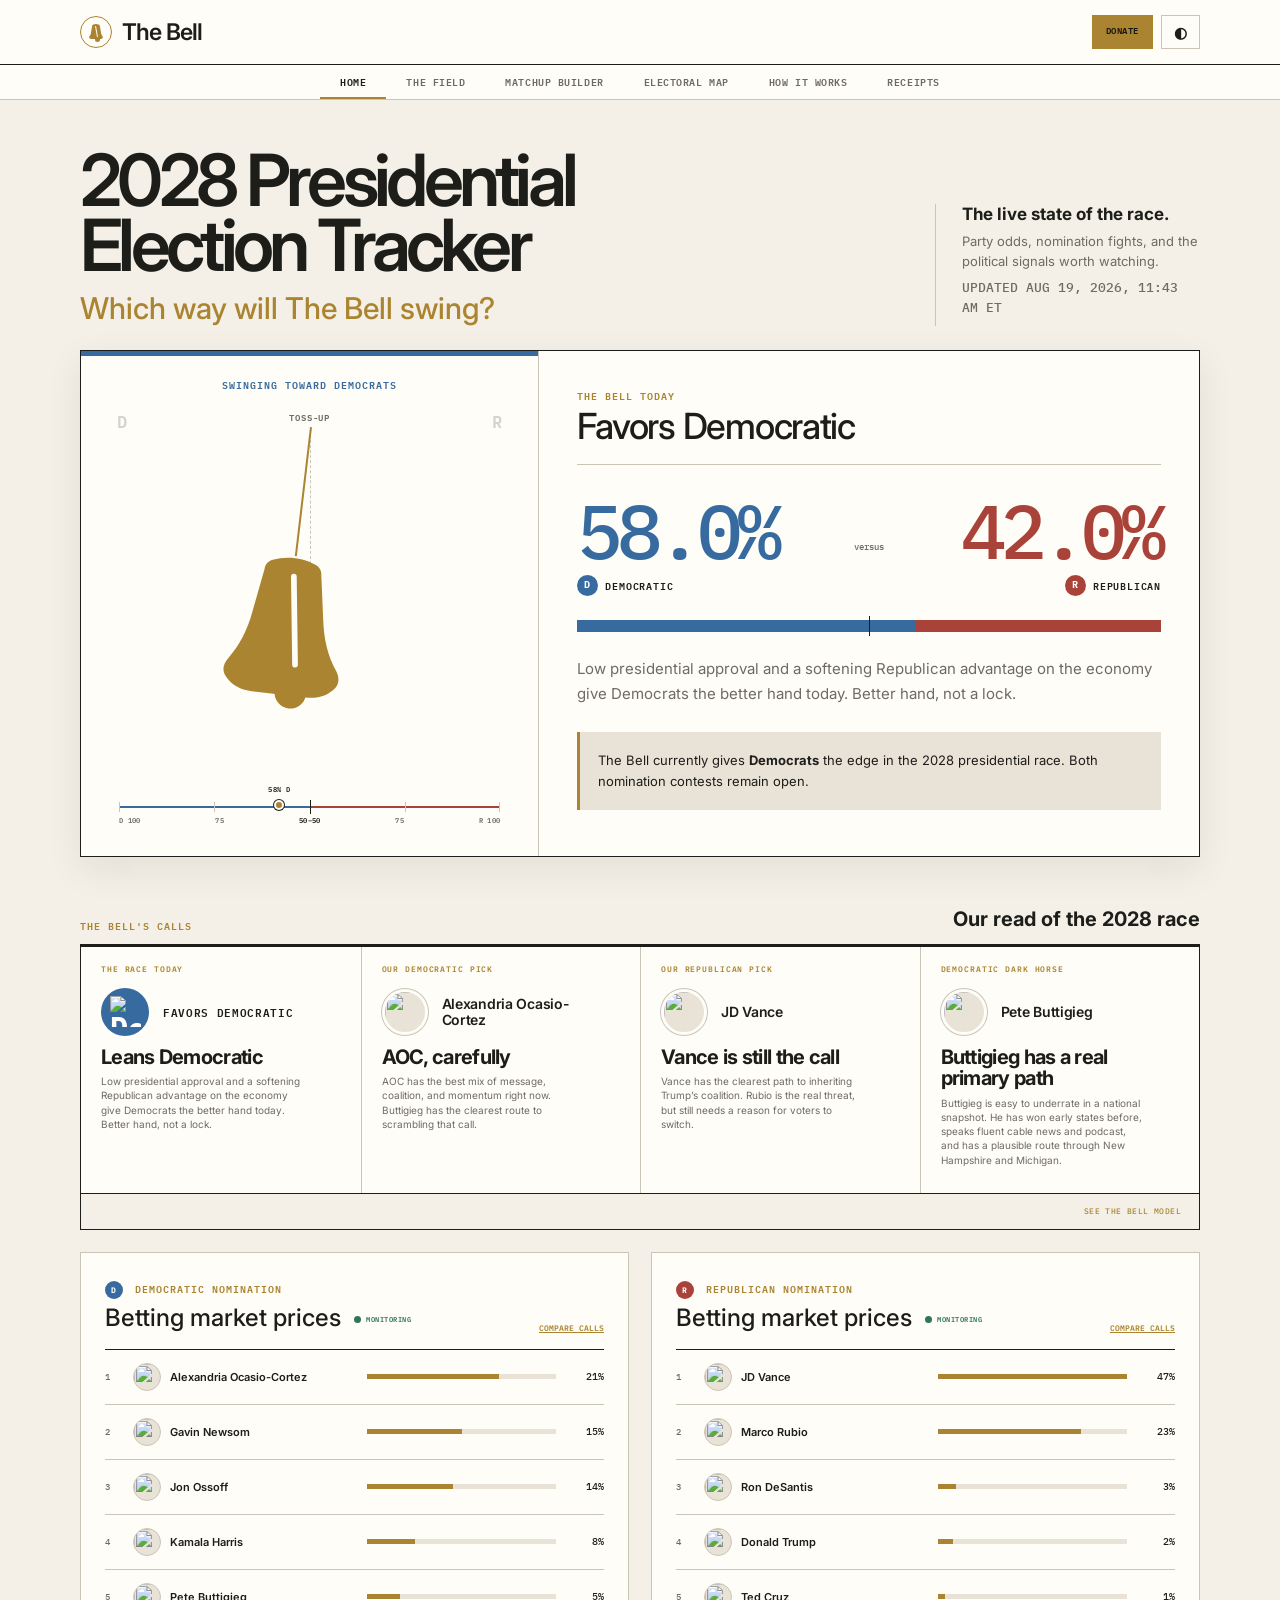
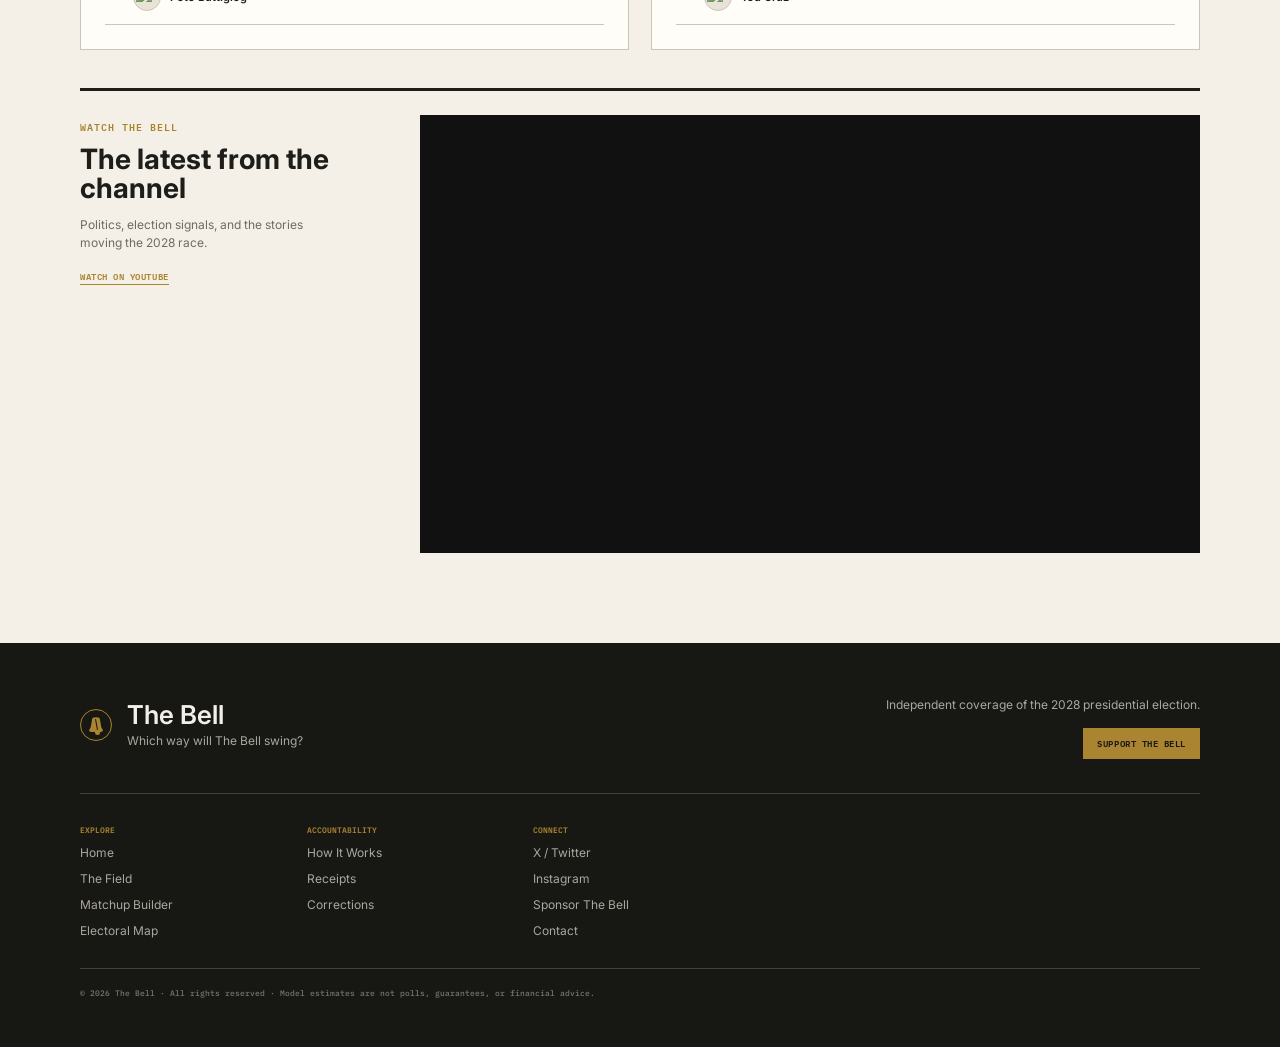
==== commit 3ac31a81: "Launch interactive matchup builder" ====
--- a/index.html
+++ b/index.html
@@ -3,7 +3,7 @@
 <head>
   <meta charset="utf-8">
   <meta name="viewport" content="width=device-width,initial-scale=1">
-  <script async src="https://pagead2.googlesyndication.com/pagead/js/adsbygoogle.js?client=ca-pub-7473608031793979" crossorigin="anonymous"></script>
+  <script async src="https://pagead2.googlesyndication.com/pagead/js/adsbygoogle.js?client=ca-pub-7473608031793797" crossorigin="anonymous"></script>
   <title>The Bell | 2028 Presidential Election Tracker</title>
   <meta name="description" content="Track the 2028 presidential election through prediction markets, candidate odds, and political context.">
   <link rel="canonical" href="https://thebell.vote/">
--- a/assets/styles.css
+++ b/assets/styles.css
@@ -148,6 +148,70 @@
   .nav{display:none;border-top:1px solid var(--line);border-bottom:1px solid var(--ink);box-shadow:0 12px 28px rgba(34,31,24,.08)}.nav.is-open{display:block}.nav .shell{width:100%;display:grid;grid-template-columns:1fr 1fr;overflow:visible;padding:7px}.nav a{padding:15px 14px;border:0;border-bottom:1px solid var(--line);white-space:normal;text-align:left}.nav a:nth-last-child(-n+2){border-bottom:0}.nav a.active{background:var(--soft);color:var(--ink);border-bottom-color:var(--line)}
   body.dark .nav{box-shadow:none}
 }
+
+/* Denser editorial rhythm */
+.masthead-main{min-height:64px}.brand{gap:10px}.brand-mark{width:32px;height:32px}.brand-mark:before{left:8px;right:8px;top:7px}.brand-mark:after{left:14px;top:20px}.brand-mark i{left:15px;top:9px;height:11px}.brand-name{font-size:23px}.mast-actions .btn,.theme-toggle,.nav-toggle{height:34px}.nav a{padding:11px 20px}
+.snapshot-grid>.call-card{min-height:205px;padding:18px 20px}.call-card .snapshot-label{margin-bottom:10px}.call-card .call-party,.call-card .call-person{height:50px;min-height:50px;margin-bottom:10px}.call-party>strong{width:48px;height:48px}.call-party>strong img{width:31px;height:31px}.call-person .person-name img{width:46px;height:46px}.call-person .person-name>span{font-size:14px}.call-card h2{font-size:20px;line-height:1.08}.call-card p{font-size:10px;line-height:1.42;margin-top:6px;max-width:34ch}.call-footer{padding:12px 18px}
+.forecast-challenge{margin-bottom:28px}.forecast-challenge article{min-height:124px;padding:17px 20px}.forecast-challenge strong{margin-top:17px;font-size:21px}.forecast-challenge p{margin-top:8px;line-height:1.4}.market-intro{margin-bottom:24px}
+.incumbent-badge{position:absolute;right:11px;top:11px;z-index:3;padding:7px 9px;border:1px solid color-mix(in srgb,var(--gold) 70%,var(--ink));background:var(--ink);color:var(--surface);font:700 7px/1 var(--mono);letter-spacing:.08em;text-transform:uppercase}
+@media(max-width:900px) and (min-width:641px){.forecast-challenge{grid-template-columns:repeat(3,minmax(0,1fr))}.forecast-challenge article+article{border-top:0;border-left:1px solid var(--line)}.forecast-challenge article{padding:16px}.forecast-challenge strong{margin-top:14px;font-size:19px}.forecast-challenge p{font-size:10px}.snapshot-grid>.call-card{min-height:190px}}
+@media(max-width:560px){.masthead-main{min-height:60px}.brand-mark{width:31px;height:31px}.brand-name{font-size:22px}.nav a{padding:12px 13px}.snapshot-grid>.call-card{padding:15px 16px}.forecast-challenge article{padding:16px 18px}.incumbent-badge{right:9px;top:9px}}
+
+/* Market confrontation and stronger closing lockup */
+.market-card{position:relative;grid-template-columns:minmax(270px,.85fr) minmax(360px,1.15fr);gap:24px;padding:58px 24px 22px;align-items:center;border-color:var(--ink)}.market-verdict{position:absolute;left:0;right:0;top:0;height:38px;display:flex;align-items:center;justify-content:space-between;padding:0 18px;background:var(--ink);color:var(--surface)}.market-verdict span{font:700 7px/1 var(--mono);letter-spacing:.12em;text-transform:uppercase;color:var(--gold)}.market-verdict strong{font-size:12px}.market-disagrees .market-verdict{background:var(--gold);color:#171714}.market-disagrees .market-verdict span{color:#171714}.market-art{height:76px;margin-bottom:14px}.party-art span{width:38px;height:38px;font-size:15px}.party-art i{height:46px}.field-art img{width:50px;height:50px}.field-art img:first-child{width:60px;height:60px}.market-card h2{font-size:25px;margin:6px 0 10px}.signal-compare{margin:10px 0}.signal-compare>div{padding-top:9px;padding-bottom:9px}.market-card .our-call{margin:8px 0;font-size:11px}.market-source{margin-top:8px}.market-board{padding:18px;border-left:1px solid var(--line);background:color-mix(in srgb,var(--soft) 72%,var(--surface))}.market-board-label{display:block;margin-bottom:15px;font:700 7px/1 var(--mono);letter-spacing:.12em;text-transform:uppercase;color:var(--gold)}.outcome{grid-template-columns:130px 1fr 50px;margin:10px 0}.outcome.leader .outcome-bar{height:12px}.outcome.leader .outcome-value{font-weight:700}.market-agrees .outcome.leader .outcome-fill{background:var(--green)}.market-disagrees .outcome.leader .outcome-fill{background:var(--red)}
+footer{padding:34px 0 24px}.footer-lead{display:grid;grid-template-columns:.8fr 1fr 1fr;align-items:center;gap:34px;padding-bottom:25px}.footer-statement{padding-left:26px;border-left:1px solid #41413c}.footer-statement span{font:600 7px/1 var(--mono);letter-spacing:.13em;text-transform:uppercase;color:var(--gold)}.footer-statement strong{display:block;margin-top:9px;font-size:22px;line-height:1.05}.footer-support p{max-width:34ch;margin-left:auto}.footer-grid{margin-top:24px}.copyright{margin-top:24px}
+@media(max-width:850px){.market-card{grid-template-columns:1fr 1.05fr}.footer-lead{grid-template-columns:1fr 1fr}.footer-statement{border-left:0;padding-left:0}.footer-support{grid-column:1/-1;margin-top:0;padding-top:20px;border-top:1px solid #41413c}}
+@media(max-width:650px){.market-card{grid-template-columns:1fr;padding:54px 16px 16px}.market-board{border-left:0;border-top:1px solid var(--line);padding:15px}.market-verdict{padding:0 12px}.market-verdict strong{font-size:10px}.footer-lead{grid-template-columns:1fr;gap:20px}.footer-statement{padding-top:18px;border-top:1px solid #41413c}.footer-support{grid-column:auto}.footer-support p{margin-left:0}.footer-grid{margin-top:22px}}
+
+/* Fight-poster treatment for live matchups */
+.market-card.promo-match{display:grid;grid-template-columns:minmax(0,1.35fr) minmax(300px,.65fr);gap:0;padding:38px 0 0;background:#171714;color:#f4f1e8;overflow:hidden;border:0}.promo-match .market-verdict{height:38px;background:#0c0d0b;border-bottom:1px solid #3d3d37}.promo-stage{grid-column:1/-1;display:grid;grid-template-columns:1fr 72px 1fr;min-height:245px;background:linear-gradient(112deg,#173a61 0 47.5%,#111210 47.7% 52.3%,#5a221d 52.5% 100%)}.promo-side{display:flex;flex-direction:column;justify-content:center;padding:34px 48px;position:relative;overflow:hidden}.promo-side:after{content:"";position:absolute;width:220px;height:220px;border:1px solid rgba(255,255,255,.12);border-radius:50%;top:50%;transform:translateY(-50%)}.promo-market{text-align:right;align-items:flex-end}.promo-market:after{right:-78px}.promo-bell{align-items:flex-start}.promo-bell:after{left:-78px;border-color:rgba(208,170,85,.26)}.promo-side small{font:700 8px/1 var(--mono);letter-spacing:.16em;text-transform:uppercase;color:#d5d2c9}.promo-bell small{color:var(--gold)}.promo-side>strong{position:relative;z-index:1;margin-top:12px;max-width:13ch;font-size:clamp(29px,3.4vw,48px);line-height:.92;letter-spacing:-.05em;text-transform:uppercase}.promo-side b{position:relative;z-index:1;margin-top:14px;font:700 21px/1 var(--mono)}.promo-side>span{margin-top:6px;font:600 7px/1 var(--mono);letter-spacing:.12em;text-transform:uppercase;color:#aaa79e}.promo-vs{display:grid;grid-template-rows:1fr auto 1fr;justify-items:center;align-items:center;z-index:2}.promo-vs i{width:1px;height:70%;background:#5a5a52}.promo-vs strong{width:52px;height:52px;display:grid;place-items:center;border:2px solid var(--gold);border-radius:50%;background:#111210;color:var(--gold);font:800 17px/1 var(--mono);box-shadow:0 0 0 8px rgba(17,18,16,.82)}.promo-question{display:grid;grid-template-columns:.9fr 1.1fr;gap:22px;align-items:center;padding:22px 26px;border-right:1px solid #3d3d37}.promo-question h2{margin:6px 0 0;color:#f4f1e8;font-size:24px}.promo-question p{margin:0;color:#aaa79e;font-size:11px;line-height:1.5}.promo-match .market-board{padding:22px;border:0;background:#20211e}.promo-match .outcome{grid-template-columns:115px 1fr 46px;margin:9px 0}.promo-match .outcome-bar{background:#383934}.promo-match .market-source{margin-top:12px}.promo-match.market-agrees .outcome.leader .outcome-fill{background:var(--gold)}
+footer .footer-lead{grid-template-columns:minmax(250px,.9fr) minmax(280px,1fr) minmax(300px,1.1fr);align-items:start}.footer-lockup{align-items:flex-start}.footer-lockup .brand-mark{margin-top:2px}.footer-lockup p{max-width:22ch;line-height:1.35}.footer-statement,.footer-support{min-height:112px;display:flex;flex-direction:column;justify-content:flex-start}.footer-support{padding-left:28px;border-left:1px solid #41413c;text-align:left}.footer-support p{margin:0;max-width:32ch;line-height:1.45}.footer-support .btn{align-self:flex-start}.footer-grid{max-width:none;grid-template-columns:repeat(3,minmax(0,1fr));padding-top:22px;border-top:1px solid #41413c}
+@media(max-width:850px){.market-card.promo-match{grid-template-columns:1fr}.promo-question{border-right:0;border-bottom:1px solid #3d3d37}.promo-stage{min-height:220px}.promo-side{padding:28px}.promo-side>strong{font-size:31px}footer .footer-lead{grid-template-columns:1fr 1fr}.footer-support{grid-column:1/-1;min-height:0;padding:20px 0 0;border-left:0;border-top:1px solid #41413c}}
+@media(max-width:560px){.promo-stage{grid-template-columns:1fr 48px 1fr;min-height:190px}.promo-side{padding:20px 13px}.promo-side>strong{font-size:21px}.promo-side b{font-size:14px}.promo-vs strong{width:40px;height:40px;font-size:13px}.promo-question{grid-template-columns:1fr;padding:18px;gap:10px}.promo-match .market-board{padding:18px}.promo-match .outcome{grid-template-columns:100px 1fr 42px}footer .footer-lead{grid-template-columns:1fr}.footer-statement{min-height:0;padding-top:18px;border-top:1px solid #41413c}.footer-support{grid-column:auto}.footer-grid{grid-template-columns:1fr 1fr}}
+
+/* Compact, aligned footer */
+footer{padding:28px 0 18px}footer .footer-lead{display:grid;grid-template-columns:auto minmax(280px,1fr) auto;align-items:center;gap:42px;padding:0 0 22px;border-bottom:1px solid #41413c}.footer-lockup{align-items:center;min-width:250px}.footer-lockup .brand-mark{margin:0}.footer-lockup p{max-width:none;white-space:nowrap}.footer-pitch{justify-self:center;text-align:left}.footer-pitch strong{display:block;font-size:14px;line-height:1.2}.footer-pitch span{display:block;margin-top:5px;color:#aaa79e;font-size:10px;line-height:1.35}.footer-donate{justify-self:end;white-space:nowrap;margin:0!important}.footer-grid{display:grid;grid-template-columns:1.2fr 1fr 1fr;gap:30px;margin:0;padding:18px 0;border:0;border-bottom:1px solid #41413c}.footer-col{display:flex;align-items:center;gap:16px;min-width:0}.footer-col strong{flex:0 0 auto;margin-right:2px}.footer-col a{display:inline-block;margin:0;font-size:10px;white-space:nowrap}.copyright{margin:0;padding:14px 0 0;border:0;font-size:7px}
+@media(max-width:950px){footer .footer-lead{grid-template-columns:1fr auto;gap:22px}.footer-pitch{grid-column:1/-1;grid-row:2;justify-self:start}.footer-grid{grid-template-columns:1fr}.footer-col{flex-wrap:wrap}}
+@media(max-width:560px){footer{padding-top:24px}footer .footer-lead{grid-template-columns:1fr;gap:15px}.footer-lockup{min-width:0}.footer-lockup p{white-space:normal}.footer-pitch{grid-column:auto;grid-row:auto}.footer-donate{justify-self:start}.footer-grid{gap:18px}.footer-col{gap:12px}.footer-col strong{width:100%}.footer-col a{font-size:11px}}
+
+/* Restored standard footer */
+footer{background:#171714;color:#f1efe7;border:0;padding:48px 0}.footer-lead{display:flex!important;justify-content:space-between;align-items:center!important;gap:40px;padding:0 0 34px!important;border-bottom:1px solid #41413c}.footer-lockup{display:flex;align-items:center;gap:15px;min-width:0}.footer-lockup .brand-mark{margin:0}.footer-lockup p,.footer-support p{margin:5px 0 0;color:#aaa79e;font-size:12px;max-width:none;white-space:normal}.footer-support{display:block;max-width:440px;min-height:0;padding:0;border:0;text-align:right}.footer-support .btn{display:inline-block;margin-top:14px}.footer-grid{display:grid;grid-template-columns:repeat(3,1fr);max-width:650px;margin-top:32px;padding:0;border:0;gap:30px}.footer-col{display:block}.footer-col strong{display:block;width:auto}.footer-col a{display:block;margin-top:11px;text-decoration:none;font-size:12px;color:#aaa79e}.copyright{margin-top:30px;padding-top:18px;border-top:1px solid #41413c;font:500 8px/1.5 var(--mono);color:#77776f}
+@media(max-width:850px){.footer-lead{display:block!important}.footer-support{text-align:left;margin-top:28px}.footer-grid{grid-template-columns:1fr 1fr}}
+@media(max-width:560px){footer{padding:40px 0 28px}.footer-grid{grid-template-columns:1fr 1fr;gap:28px}.footer-lead{padding-bottom:28px!important}}
+
+/* One clear gateway into an interactive matchup deck */
+.matchup-launch{display:grid;grid-template-columns:190px 52px 190px 1fr;align-items:center;gap:20px;margin:4px 0 36px;padding:24px;border:1px solid var(--ink);border-top:4px solid var(--gold);background:var(--surface)}.launch-brand{display:grid;grid-template-columns:46px 1fr;grid-template-rows:auto auto;column-gap:12px;align-items:center}.launch-brand>span{grid-row:1/3}.launch-brand strong{font-size:18px;line-height:1}.launch-brand small{margin-top:5px;font:600 7px/1 var(--mono);letter-spacing:.1em;text-transform:uppercase;color:var(--muted)}.launch-brand .brand-mark{width:43px;height:43px}.poly-logo{width:43px;height:43px;display:grid;place-items:center;border-radius:50%;background:#1652f0;position:relative}.poly-logo:before,.poly-logo:after{content:"";position:absolute;width:14px;height:22px;border:3px solid #fff;transform:skewY(-18deg)}.poly-logo:before{left:8px;border-right:0}.poly-logo:after{right:8px;border-left:0}.launch-vs{font:800 15px/1 var(--mono);text-align:center;color:var(--gold)}.launch-copy{padding-left:24px;border-left:1px solid var(--line)}.launch-copy>strong{display:block;font-size:21px}.launch-copy p{margin:7px 0;font-size:11px;line-height:1.45;color:var(--muted)}.launch-copy a{font:700 8px/1 var(--mono);letter-spacing:.08em;text-transform:uppercase;color:var(--gold);text-decoration:none}.matchup-controls{display:grid;grid-template-columns:42px 1fr 42px;align-items:center;gap:10px;padding:11px 12px;border:1px solid var(--ink);border-bottom:0;background:var(--surface)}.matchup-controls button{width:42px;height:34px;border:1px solid var(--line);background:transparent;color:var(--ink);font-size:18px;cursor:pointer}.matchup-controls button:hover{background:var(--gold);border-color:var(--gold)}.matchup-controls>div{text-align:center}.matchup-controls span{display:block;font:600 7px/1 var(--mono);letter-spacing:.12em;text-transform:uppercase;color:var(--muted)}.matchup-controls strong{display:block;margin-top:4px;font:700 10px/1 var(--mono)}.matchup-deck{min-height:0}.promo-match.is-hidden{display:none}.poly-mini{display:inline-block;width:8px;height:8px;margin-right:3px;border-radius:50%;background:#4d7cff;vertical-align:-1px}
+@media(max-width:900px){.matchup-launch{grid-template-columns:1fr 38px 1fr}.launch-copy{grid-column:1/-1;padding:18px 0 0;border-left:0;border-top:1px solid var(--line)}}
+@media(max-width:560px){.matchup-launch{grid-template-columns:1fr 28px 1fr;padding:17px 14px;gap:8px}.launch-brand{grid-template-columns:34px 1fr;column-gap:8px}.launch-brand .brand-mark,.poly-logo{width:33px;height:33px}.poly-logo:before,.poly-logo:after{width:10px;height:16px;border-width:2px}.poly-logo:before{left:7px}.poly-logo:after{right:7px}.launch-brand strong{font-size:14px}.launch-copy>strong{font-size:18px}.matchup-controls{grid-template-columns:38px 1fr 38px}.matchup-controls button{width:38px}}
+
+/* Clean model-versus-market presentation */
+.market-page{padding-top:42px}.market-hero{display:grid;grid-template-columns:minmax(320px,.8fr) minmax(0,1.2fr);align-items:center;gap:48px;margin-bottom:38px}.market-hero-lockup{display:grid;grid-template-columns:1fr 42px 1fr;align-items:center;padding:22px;border:1px solid var(--ink);background:var(--surface)}.hero-side{display:flex;align-items:center;gap:11px}.hero-side img,.hero-side .brand-mark{width:42px;height:42px;flex:0 0 auto}.hero-side strong{font-size:17px}.hero-poly{justify-content:flex-end}.hero-vs{text-align:center;font:800 11px/1 var(--mono);color:var(--gold)}.market-hero h1{margin:8px 0 9px;font-size:clamp(45px,6vw,78px);line-height:.92;letter-spacing:-.06em}.market-hero p{margin:0 0 14px;font-size:14px;color:var(--muted)}.matchup-tabs{display:grid;grid-template-columns:repeat(3,1fr);border:1px solid var(--ink);border-bottom:0}.matchup-tabs button{padding:16px 12px;border:0;border-right:1px solid var(--line);background:var(--surface);color:var(--muted);font:700 9px/1 var(--mono);letter-spacing:.05em;text-transform:uppercase;cursor:pointer}.matchup-tabs button:last-child{border-right:0}.matchup-tabs button.active{background:var(--ink);color:var(--surface);box-shadow:inset 0 -3px var(--gold)}.portrait-stage{grid-column:1/-1;display:grid;grid-template-columns:1fr 70px 1fr;min-height:310px;background:#151613}.portrait-side{position:relative;display:grid;grid-template-columns:minmax(150px,230px) 1fr;grid-template-rows:auto 1fr auto;align-items:center;gap:0 24px;overflow:hidden;padding:22px 34px}.portrait-side.market-side{background:linear-gradient(120deg,#0c55c7,#0877f9);text-align:right}.portrait-side.bell-side{background:linear-gradient(120deg,#292820,#151613)}.side-brand{grid-column:1/-1;display:flex;align-items:center;gap:8px;font:700 9px/1 var(--mono);letter-spacing:.1em;text-transform:uppercase}.market-side .side-brand{justify-content:flex-end}.side-brand img,.side-brand .brand-mark{width:26px;height:26px}.match-portrait{grid-row:2/4;align-self:end;position:relative;height:230px}.match-portrait img{width:100%;height:100%;display:block;object-fit:cover;object-position:center top;filter:grayscale(1) contrast(1.12);mix-blend-mode:luminosity;clip-path:polygon(8% 0,92% 0,100% 100%,0 100%)}.match-portrait span{position:absolute;left:8px;right:8px;bottom:8px;padding:7px;background:rgba(10,10,8,.82);color:#fff;font:700 9px/1.15 var(--mono);text-align:center;text-transform:uppercase}.party-portrait{display:grid;place-items:center;align-self:center;height:180px}.party-portrait strong{width:130px;height:130px;display:grid;place-items:center;border:2px solid rgba(255,255,255,.75);border-radius:50%;font:800 54px/1 var(--mono)}.portrait-side>b{align-self:end;font:700 clamp(23px,2.5vw,36px)/.98 var(--sans);letter-spacing:-.04em}.market-side>b{color:#fff}.bell-side>b{color:var(--gold)}.portrait-side>small{align-self:start;margin-top:8px;font:600 7px/1 var(--mono);letter-spacing:.12em;text-transform:uppercase;color:rgba(255,255,255,.65)}.portrait-vs{display:grid;place-items:center;background:#0d0e0c;color:var(--gold);font:800 18px/1 var(--mono);z-index:3}.match-summary{display:grid;grid-template-columns:.85fr 1.15fr;gap:24px;align-items:center;padding:20px 24px;border-right:1px solid #3d3d37}.match-summary h2{margin:6px 0 0;color:#f4f1e8;font-size:23px}.match-summary p{margin:0;color:#aaa79e;font-size:11px;line-height:1.5}
+@media(max-width:900px){.market-hero{grid-template-columns:1fr;gap:20px}.market-hero-lockup{max-width:560px}.portrait-side{grid-template-columns:140px 1fr;padding:20px}.match-portrait{height:200px}}
+@media(max-width:650px){.market-page{padding-top:28px}.market-hero h1{font-size:48px}.market-hero-lockup{grid-template-columns:1fr 28px 1fr;padding:14px}.hero-side{gap:7px}.hero-side img,.hero-side .brand-mark{width:32px;height:32px}.hero-side strong{font-size:13px}.matchup-tabs{grid-template-columns:1fr}.matchup-tabs button{border-right:0;border-bottom:1px solid var(--line);padding:13px}.matchup-tabs button:last-child{border-bottom:0}.portrait-stage{grid-template-columns:1fr 44px 1fr;min-height:245px}.portrait-side{display:flex;flex-direction:column;padding:14px 9px;text-align:center!important}.market-side .side-brand{justify-content:center}.match-portrait{width:100%;height:145px;margin-top:12px;order:2}.portrait-side>b{margin-top:10px;font-size:17px;order:3}.portrait-side>small{order:4}.party-portrait strong{width:90px;height:90px;font-size:39px}.portrait-vs{font-size:13px}.match-summary{grid-template-columns:1fr;padding:17px;gap:9px}}
+.market-side .match-portrait{grid-column:2}.market-side>b,.market-side>small{grid-column:1}.bell-side .match-portrait{grid-column:1}.bell-side>b,.bell-side>small{grid-column:2}
+
+/* Interactive Democrat vs. Republican matchup builder */
+.hero-bell img{object-fit:contain}.matchup-builder{border:1px solid var(--ink);background:var(--surface)}.builder-controls{display:grid;grid-template-columns:1fr 54px 1fr;align-items:end;padding:18px 22px;border-bottom:1px solid var(--ink);background:var(--surface)}.builder-controls label span{display:block;margin-bottom:7px;font:700 8px/1 var(--mono);letter-spacing:.1em;text-transform:uppercase;color:var(--gold)}.builder-controls select{width:100%;height:43px;padding:0 38px 0 13px;border:1px solid var(--line);border-radius:0;background:var(--bg);color:var(--ink);font:600 13px/1 var(--sans)}.builder-versus{align-self:center;text-align:center;font:800 12px/1 var(--mono);color:var(--gold)}.builder-stage{display:grid;grid-template-columns:1fr 90px 1fr;min-height:430px;overflow:hidden;background:#151613}.builder-candidate{position:relative;display:flex;flex-direction:column;align-items:center;justify-content:flex-end;padding:20px 28px 25px;color:#fff;overflow:hidden}.builder-candidate.dem{background:linear-gradient(135deg,#245b91,#0d2b4b)}.builder-candidate.rep{background:linear-gradient(225deg,#8e332b,#421714)}.builder-candidate>img{position:absolute;left:8%;right:8%;top:38px;width:84%;height:280px;object-fit:cover;object-position:center top;filter:grayscale(1) contrast(1.08);mix-blend-mode:screen;opacity:.88;-webkit-mask-image:linear-gradient(#000 72%,transparent 100%);mask-image:linear-gradient(#000 72%,transparent 100%)}.builder-party{position:absolute;left:20px;top:18px;z-index:2;font:700 8px/1 var(--mono);letter-spacing:.13em;text-transform:uppercase}.builder-candidate h2{position:relative;z-index:2;margin:0 0 12px;font-size:clamp(24px,3vw,42px);line-height:.95;text-align:center;letter-spacing:-.05em}.builder-price{position:relative;z-index:2;display:flex;align-items:center;gap:8px;padding:9px 12px;background:rgba(12,13,11,.72)}.builder-price img{width:20px;height:20px}.builder-price span{font:600 8px/1 var(--mono);letter-spacing:.08em;text-transform:uppercase}.builder-price strong{font:800 17px/1 var(--mono)}.builder-candidate>small{position:relative;z-index:2;max-width:240px;margin-top:8px;text-align:center;font:500 7px/1.35 var(--mono);letter-spacing:.04em;text-transform:uppercase;color:rgba(255,255,255,.7)}.builder-center{position:relative;z-index:3;display:flex;flex-direction:column;align-items:center;justify-content:center;background:#0c0d0b;color:#fff}.builder-center span,.builder-center small{font:600 7px/1 var(--mono);letter-spacing:.13em;text-transform:uppercase;color:#77776f;writing-mode:vertical-rl}.builder-center strong{width:56px;height:56px;margin:18px 0;display:grid;place-items:center;border:2px solid var(--gold);border-radius:50%;color:var(--gold);font:800 17px/1 var(--mono)}.builder-score{padding:20px 24px;border-top:1px solid #3d3d37;background:#20211e;color:#f4f1e8}.score-brand{display:flex;align-items:center;gap:11px}.score-brand img{width:30px;height:30px}.score-brand span{display:block;font:600 7px/1 var(--mono);letter-spacing:.1em;text-transform:uppercase;color:#aaa79e}.score-brand strong{display:block;margin-top:5px;font-size:17px}.score-brand strong i{padding:0 7px;color:var(--muted);font-style:normal}.party-score{display:flex;height:12px;margin-top:16px}.party-score .dem{background:var(--blue)}.party-score .rep{background:var(--red)}.builder-score p{margin:8px 0 0;font-size:9px;color:#77776f}.builder-bell{display:grid;grid-template-columns:54px 1fr auto;align-items:center;gap:16px;padding:20px 24px;border-top:1px solid var(--line);background:var(--surface)}.builder-bell>img{width:52px;height:52px;object-fit:contain}.builder-bell>div>span{font:700 8px/1 var(--mono);letter-spacing:.1em;text-transform:uppercase;color:var(--gold)}.builder-bell>div>strong{display:block;margin-top:5px;font-size:24px}.builder-bell p{margin:5px 0 0;font-size:11px;color:var(--muted)}.bell-picks{display:grid!important;grid-template-columns:1fr 1fr;gap:1px;background:var(--line)}.bell-picks span{display:block;padding:11px 13px;background:var(--bg);font:600 7px/1.3 var(--mono);text-transform:uppercase;color:var(--muted)}.bell-picks b{display:block;margin-top:5px;font-size:10px;color:var(--ink)}
+body.dark .builder-controls,body.dark .matchup-builder,body.dark .builder-bell{background:#1b1c19}body.dark .builder-controls select{background:#111210;border-color:#41413c;color:#f1efe7}body.dark .builder-bell{border-color:#41413c}body.dark .bell-picks span{background:#111210}body.dark .bell-picks b{color:#f1efe7}
+@media(max-width:760px){.builder-stage{grid-template-columns:1fr 54px 1fr;min-height:370px}.builder-candidate{padding:18px 12px 22px}.builder-candidate>img{top:45px;height:230px}.builder-center span,.builder-center small{display:none}.builder-center strong{width:42px;height:42px;font-size:13px}.builder-bell{grid-template-columns:44px 1fr}.builder-bell>img{width:42px;height:42px}.bell-picks{grid-column:1/-1;margin-top:4px}}
+@media(max-width:560px){.builder-controls{grid-template-columns:1fr;padding:14px;gap:10px}.builder-versus{display:none}.builder-stage{grid-template-columns:1fr 36px 1fr;min-height:315px}.builder-candidate>img{top:52px;height:175px;width:96%;left:2%}.builder-candidate h2{font-size:20px}.builder-price{display:grid;grid-template-columns:18px 1fr;padding:8px}.builder-price img{width:18px;height:18px;grid-row:1/3}.builder-price strong{font-size:14px}.builder-candidate>small{font-size:6px}.builder-center strong{width:32px;height:32px;font-size:10px}.builder-score{padding:17px}.score-brand strong{font-size:13px}.builder-bell{padding:17px}.builder-bell>div>strong{font-size:19px}.bell-picks{grid-template-columns:1fr}.market-matchup-head strong{font-size:16px}}
+.builder-candidate>img{left:6%;right:6%;top:34px;width:88%;height:292px;object-fit:contain;object-position:center bottom;mix-blend-mode:normal;filter:grayscale(1) contrast(1.04);opacity:.92}.builder-bell{grid-template-columns:1fr auto}.builder-bell>img{display:none}@media(max-width:650px){.builder-bell{grid-template-columns:1fr}}@media(max-width:560px){.builder-candidate>img{left:4%;top:46px;width:92%;height:184px;object-fit:contain;object-position:center bottom}}
+
+/* Matchup Builder */
+.matchup-hero{display:block;max-width:1000px;padding-block:18px;margin-bottom:20px}
+.matchup-hero h1{margin:.12em 0 .08em}
+.matchup-hero p{max-width:720px}
+.score-brand{align-items:flex-start}
+.score-brand>img{width:38px;height:38px;flex:none}
+.score-brand strong{display:flex;align-items:baseline;gap:7px;flex-wrap:wrap}
+.score-brand strong b{font-size:15px}
+.score-brand strong em{font:800 22px/1 var(--mono);font-style:normal}
+.score-brand strong b:first-child,.score-brand strong em:first-of-type{color:#76a9db}
+.score-brand strong b:nth-of-type(2),.score-brand strong em:nth-of-type(2){color:#e16a5f}
+.score-brand strong i{font-size:10px}
+.party-score i{transition:width .35s cubic-bezier(.2,.8,.2,1)}
+.estimate-method{margin-top:14px;border-top:1px solid #44443e;padding-top:12px}.estimate-method summary{cursor:pointer;color:var(--gold);font:700 8px/1 var(--mono);letter-spacing:.08em;text-transform:uppercase}.estimate-method p{max-width:90ch;margin-top:10px!important;color:#aaa79e!important;line-height:1.55}.party-score[hidden]{display:none}
+@media(max-width:700px){.matchup-hero{padding-block:10px}.matchup-hero h1{font-size:42px}.score-brand strong{gap:4px}.score-brand strong b{font-size:11px}.score-brand strong em{font-size:17px}}
 .ledger-table td:nth-child(4){color:var(--gold);font-weight:600}.signal-node{font-family:var(--sans);cursor:pointer;text-align:left}.signal-node:hover,.signal-node:focus-visible,.signal-node.is-active{outline:0;background:color-mix(in srgb,var(--gold) 13%,var(--surface));box-shadow:inset 0 0 0 1px var(--gold);z-index:4}.signal-node:hover .signal-icon,.signal-node:focus-visible .signal-icon,.signal-node.is-active .signal-icon{background:var(--gold);color:var(--surface)}body.dark .signal-node:hover,body.dark .signal-node:focus-visible,body.dark .signal-node.is-active{background:color-mix(in srgb,var(--gold) 15%,#1f201d)}body.dark .signal-node:hover .signal-icon,body.dark .signal-node:focus-visible .signal-icon,body.dark .signal-node.is-active .signal-icon{color:#111210}.model-core-copy strong,.model-core-copy p{transition:opacity .12s ease}.model-core.is-reading .model-core-copy strong{font-size:18px}.model-core.is-reading .model-core-copy p{max-width:20ch}
 .signal-popover{position:absolute;z-index:20;width:255px;padding:15px 17px;border:1px solid var(--gold);border-top:3px solid var(--gold);background:var(--surface);color:var(--ink);box-shadow:0 14px 36px rgba(31,27,18,.2);pointer-events:none}.signal-popover[hidden]{display:none}.signal-popover small{display:block;font:600 7px/1 var(--mono);letter-spacing:.12em;text-transform:uppercase;color:var(--gold)}.signal-popover strong{display:block;margin-top:7px;font-size:17px;line-height:1.1}.signal-popover p{margin:7px 0 0!important;font-size:10px!important;line-height:1.45!important;color:var(--muted)}body.dark .signal-popover{background:#20211e;color:#f1efe7;box-shadow:0 16px 40px rgba(0,0,0,.42)}
 @media(max-width:850px){.signal-popover{position:fixed;left:18px!important;right:18px!important;top:auto!important;bottom:18px!important;width:auto;max-width:420px;margin:auto;pointer-events:none}.signal-popover strong{font-size:16px}.signal-popover p{font-size:11px!important}}
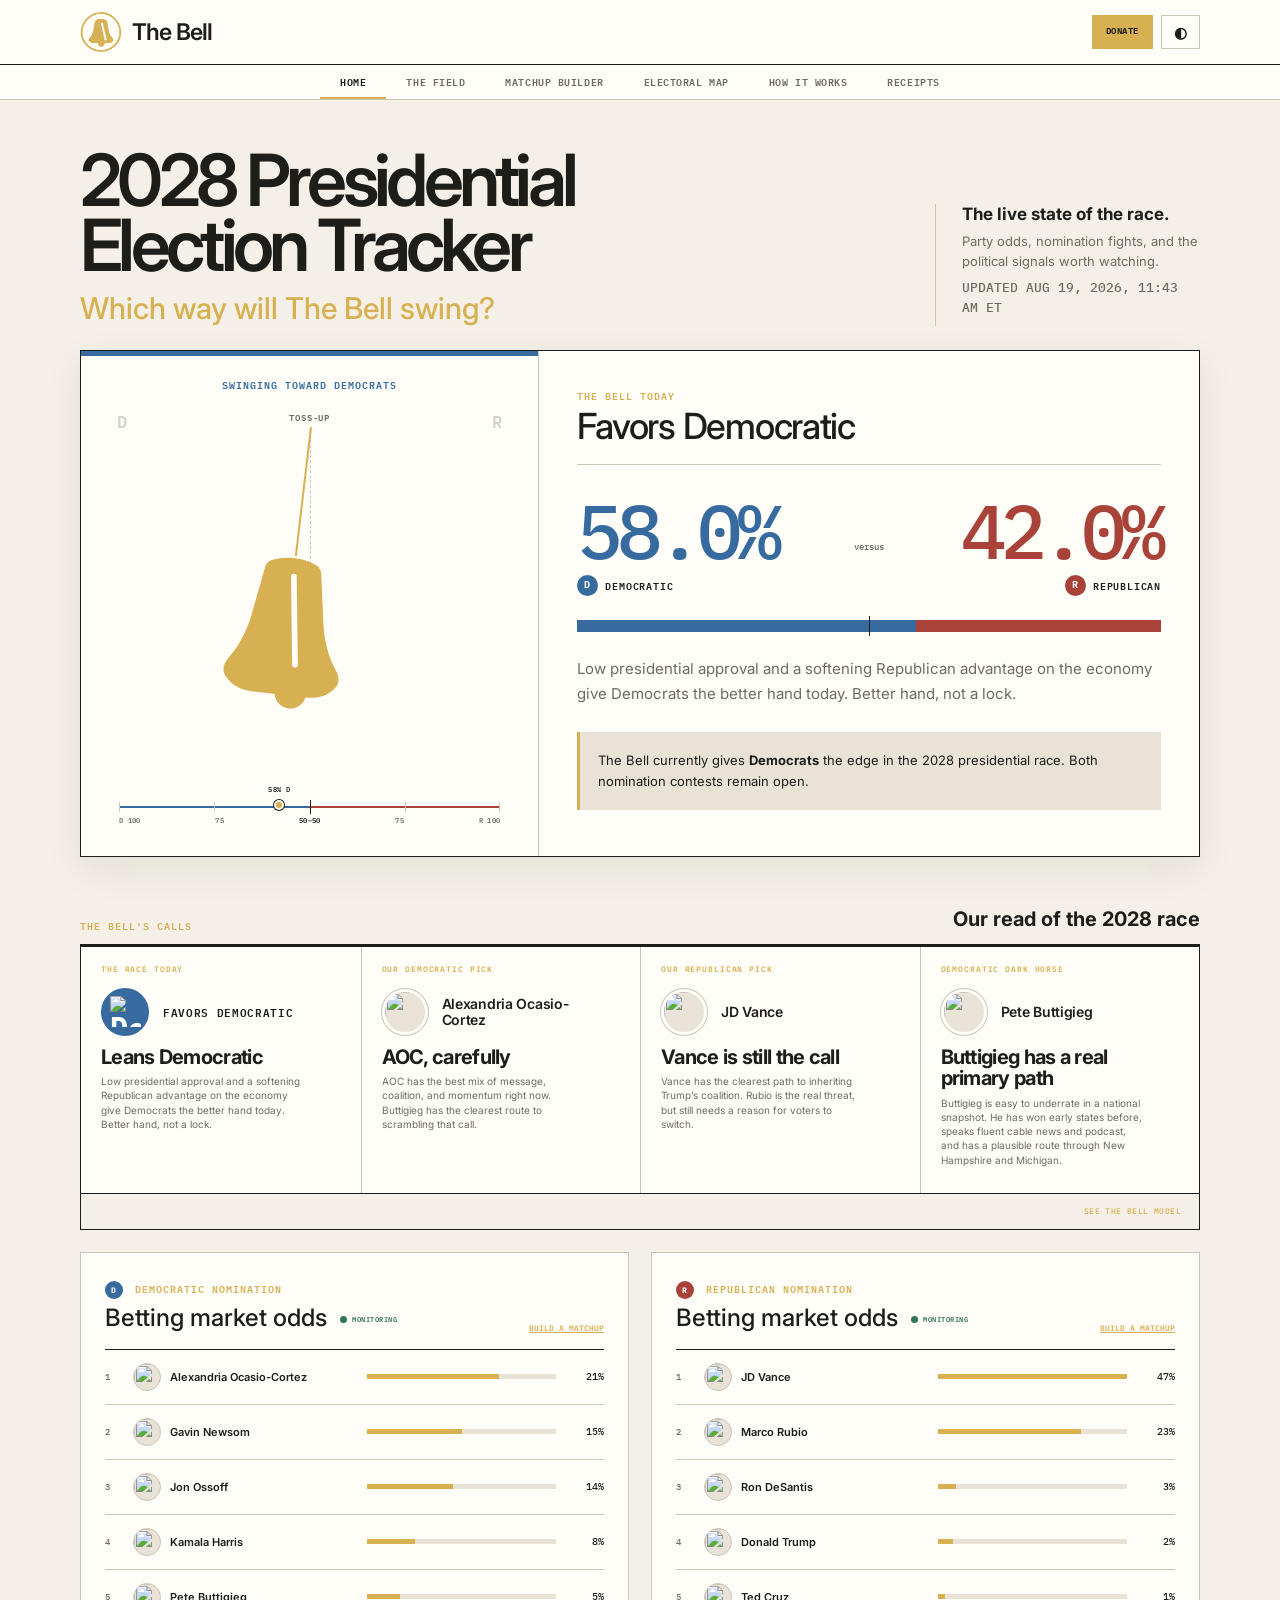
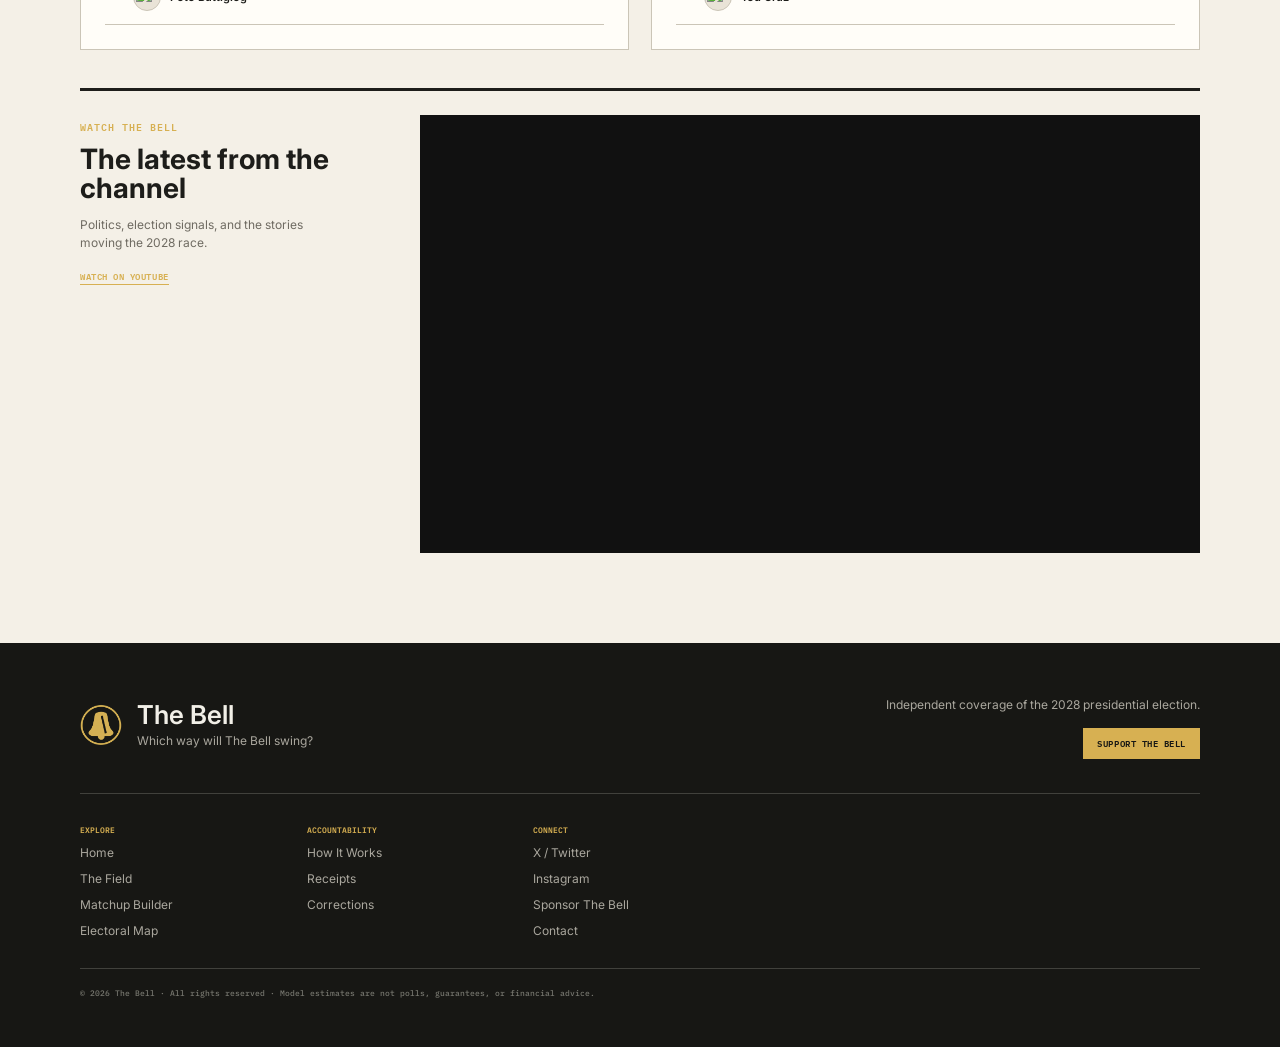
==== commit 1301f6fb: "Standardize The Bell branding and icons" ====
--- a/index.html
+++ b/index.html
@@ -19,10 +19,10 @@
   <meta name="twitter:title" content="The Bell | 2028 Presidential Election Tracker">
   <meta name="twitter:description" content="Which way will The Bell swing?">
   <meta name="twitter:image" content="https://thebell.vote/og-rebrand.png">
-  <link rel="icon" type="image/png" sizes="32x32" href="/favicon-32-v2.png">
-  <link rel="icon" type="image/png" sizes="16x16" href="/favicon-16-v2.png">
-  <link rel="apple-touch-icon" sizes="180x180" href="/apple-touch-icon-social-v3.png">
-  <link rel="apple-touch-icon-precomposed" sizes="180x180" href="/apple-touch-icon-social-v3.png">
+  <link rel="icon" type="image/png" sizes="32x32" href="/favicon-32-v4.png">
+  <link rel="icon" type="image/png" sizes="16x16" href="/favicon-16-v4.png">
+  <link rel="apple-touch-icon" sizes="180x180" href="/apple-touch-icon-v4.png">
+  <link rel="apple-touch-icon-precomposed" sizes="180x180" href="/apple-touch-icon-v4.png">
   <meta name="apple-mobile-web-app-capable" content="yes">
   <meta name="apple-mobile-web-app-title" content="The Bell">
   <link rel="manifest" href="/site.webmanifest">
@@ -88,8 +88,8 @@
       </section>
 
       <section class="field-boards">
-        <article class="board-panel"><div class="panel-head"><div><span class="eyebrow"><span class="party-badge d">D</span> Democratic nomination</span><h2>Betting market prices <span class="live-monitor"><i></i>Monitoring</span></h2></div><a href="/market-gap.html">Compare calls</a></div><div id="dem-mini"></div></article>
-        <article class="board-panel"><div class="panel-head"><div><span class="eyebrow"><span class="party-badge r">R</span> Republican nomination</span><h2>Betting market prices <span class="live-monitor"><i></i>Monitoring</span></h2></div><a href="/market-gap.html">Compare calls</a></div><div id="rep-mini"></div></article>
+        <article class="board-panel"><div class="panel-head"><div><span class="eyebrow"><span class="party-badge d">D</span> Democratic nomination</span><h2>Betting market odds <span class="live-monitor"><i></i>Monitoring</span></h2></div><a href="/market-gap.html">Build a matchup</a></div><div id="dem-mini"></div></article>
+        <article class="board-panel"><div class="panel-head"><div><span class="eyebrow"><span class="party-badge r">R</span> Republican nomination</span><h2>Betting market odds <span class="live-monitor"><i></i>Monitoring</span></h2></div><a href="/market-gap.html">Build a matchup</a></div><div id="rep-mini"></div></article>
       </section>
 
       <section class="latest-video">
--- a/assets/styles.css
+++ b/assets/styles.css
@@ -1,5 +1,5 @@
-:root{--bg:#f4f0e7;--surface:#fffdf8;--ink:#1d1d1a;--muted:#6f6b62;--line:#cbc5b7;--soft:#e9e3d7;--red:#a94339;--blue:#376b9f;--gold:#aa8430;--green:#317653;--shadow:0 12px 35px rgba(34,31,24,.08);--serif:Georgia,"Times New Roman",serif;--sans:Inter,Arial,sans-serif;--mono:"IBM Plex Mono",monospace}
-body.dark{--bg:#111210;--surface:#191a18;--ink:#eeece4;--muted:#aaa79e;--line:#3d3e39;--soft:#252622;--red:#d36157;--blue:#72a0d1;--gold:#d0aa55;--green:#69ad85;--shadow:none}
+:root{--bg:#f4f0e7;--surface:#fffdf8;--ink:#1d1d1a;--muted:#6f6b62;--line:#cbc5b7;--soft:#e9e3d7;--red:#a94339;--blue:#376b9f;--gold:#d7b052;--green:#317653;--shadow:0 12px 35px rgba(34,31,24,.08);--serif:Georgia,"Times New Roman",serif;--sans:Inter,Arial,sans-serif;--mono:"IBM Plex Mono",monospace}
+body.dark{--bg:#111210;--surface:#191a18;--ink:#eeece4;--muted:#aaa79e;--line:#3d3e39;--soft:#252622;--red:#d36157;--blue:#72a0d1;--gold:#d7b052;--green:#69ad85;--shadow:none}
 *{box-sizing:border-box}html{scroll-behavior:smooth}body{margin:0;background:var(--bg);color:var(--ink);font-family:var(--sans);-webkit-font-smoothing:antialiased;transition:background .2s,color .2s}a{color:inherit}button,input{font:inherit}.shell{width:min(1120px,calc(100% - 44px));margin:auto}.mono{font-family:var(--mono);font-variant-numeric:tabular-nums}.eyebrow{font:600 10px/1.2 var(--mono);letter-spacing:.1em;text-transform:uppercase;color:var(--gold)}.muted{color:var(--muted)}
 .utility{border-bottom:1px solid var(--line);font:500 9px/31px var(--mono);letter-spacing:.07em;text-transform:uppercase;color:var(--muted)}.utility .shell{display:flex;justify-content:space-between}.live{display:flex;align-items:center;gap:8px;color:var(--ink)}.live:before{content:"";width:6px;height:6px;border-radius:50%;background:var(--red)}
 .masthead{background:var(--surface)}.masthead-main{min-height:105px;display:grid;grid-template-columns:1fr auto 1fr;align-items:center;gap:24px}.brand{text-align:center;text-decoration:none}.brand-name{font:400 clamp(31px,4.5vw,48px)/1 var(--serif);letter-spacing:-.035em}.brand-formal{display:block;margin-top:8px;font:500 8px/1 var(--mono);letter-spacing:.12em;text-transform:uppercase;color:var(--muted)}.mast-note{font:500 10px/1.6 var(--mono);color:var(--muted)}.mast-actions{display:flex;justify-content:flex-end;gap:8px}.btn,.theme-toggle{border:1px solid var(--line);background:transparent;color:var(--ink);padding:10px 13px;font:600 9px/1 var(--mono);letter-spacing:.06em;text-transform:uppercase;text-decoration:none;cursor:pointer}.btn.primary{background:var(--ink);border-color:var(--ink);color:var(--surface)}.theme-toggle{width:39px;padding:0;font-size:15px}.btn:hover,.theme-toggle:hover{border-color:var(--gold);color:var(--gold)}
@@ -27,7 +27,7 @@
 @media(max-width:560px){.bell-intro h1{font-size:52px}.bell-dashboard{margin-left:-1px;margin-right:-1px}.bell-data{padding:23px}.bell-visual{min-height:410px}.swing-stage{min-height:300px}.swing-arm{top:42px}.bell-call{display:block}.bell-call .text-link{display:inline-block;margin-top:12px}.bell-grid{grid-template-columns:1fr}.context-panel{grid-column:auto}.market-tape{grid-template-columns:1fr 1fr}.why-return{gap:25px}}
 
 /* Public-facing refinement */
-:root{--serif:Inter,Arial,sans-serif}.masthead-main{min-height:84px;display:flex;justify-content:space-between}.brand{display:flex;align-items:center;gap:12px;text-align:left}.brand-name{font:600 26px/1 var(--sans);letter-spacing:-.035em}.brand-formal{margin-top:5px}.brand-mark{width:37px;height:37px;border:1.5px solid var(--gold);border-radius:50%;position:relative;display:inline-block;flex:0 0 auto}.brand-mark:before{content:"";position:absolute;left:10px;right:10px;top:9px;height:15px;background:var(--gold);border-radius:9px 9px 3px 3px;clip-path:polygon(25% 0,75% 0,88% 68%,100% 88%,100% 100%,0 100%,0 88%,12% 68%)}.brand-mark:after{content:"";position:absolute;left:17px;top:23px;width:5px;height:5px;background:var(--gold);border-radius:50%}.brand-mark i{position:absolute;left:18px;top:11px;width:1px;height:13px;background:var(--surface);z-index:1;transform:rotate(-10deg)}.btn.donate{background:var(--gold);border-color:var(--gold);color:#171714}.btn.donate:hover{background:var(--ink);color:var(--surface);border-color:var(--ink)}
+:root{--serif:Inter,Arial,sans-serif}.masthead-main{min-height:84px;display:flex;justify-content:space-between}.brand{display:flex;align-items:center;gap:12px;text-align:left}.brand-name{font:600 26px/1 var(--sans);letter-spacing:-.035em}.brand-formal{margin-top:5px}.brand-mark-image{display:block;width:42px;height:42px;object-fit:contain;flex:0 0 auto}.brand-mark{width:37px;height:37px;border:1.5px solid var(--gold);border-radius:50%;position:relative;display:inline-block;flex:0 0 auto}.brand-mark:before{content:"";position:absolute;left:10px;right:10px;top:9px;height:15px;background:var(--gold);border-radius:9px 9px 3px 3px;clip-path:polygon(25% 0,75% 0,88% 68%,100% 88%,100% 100%,0 100%,0 88%,12% 68%)}.brand-mark:after{content:"";position:absolute;left:17px;top:23px;width:5px;height:5px;background:var(--gold);border-radius:50%}.brand-mark i{position:absolute;left:18px;top:11px;width:1px;height:13px;background:var(--surface);z-index:1;transform:rotate(-10deg)}.btn.donate{background:var(--gold);border-color:var(--gold);color:#171714}.btn.donate:hover{background:var(--ink);color:var(--surface);border-color:var(--ink)}
 .bell-intro h1,.bell-call h2,.swing-reading strong,.panel-head h2,.context-panel h2,.why-return h2,.page-intro h1,.candidate-body h2,.market-card h2,.method h2{font-family:var(--sans);font-weight:500}.bell-intro h1{line-height:.92;letter-spacing:-.065em}.bell-call h2{letter-spacing:-.035em}.candidate-photo{aspect-ratio:4/4.5;background:linear-gradient(145deg,var(--soft),var(--surface))}.candidate-photo:after{content:"";position:absolute;inset:auto 0 0;height:45%;background:linear-gradient(transparent,rgba(10,10,8,.45));pointer-events:none}.candidate-photo img{object-position:center top;filter:saturate(.9) contrast(1.04)}.candidate-card:nth-child(3n+1) .candidate-photo{background:linear-gradient(145deg,color-mix(in srgb,var(--blue) 18%,var(--soft)),var(--surface))}.candidate-card:nth-child(3n+2) .candidate-photo{background:linear-gradient(145deg,color-mix(in srgb,var(--gold) 20%,var(--soft)),var(--surface))}.candidate-card:nth-child(3n) .candidate-photo{background:linear-gradient(145deg,color-mix(in srgb,var(--red) 15%,var(--soft)),var(--surface))}.standing{z-index:2}.read-grid{display:grid;grid-template-columns:repeat(3,1fr);gap:20px;margin-top:42px}.read-card{background:var(--surface);border-top:3px solid var(--gold);padding:24px;min-height:190px}.read-card h2{font-size:20px;line-height:1.25;font-weight:600;margin:10px 0}.read-card p{font-size:13px;line-height:1.6;color:var(--muted)}.field-boards{display:grid;grid-template-columns:1fr 1fr;gap:22px;margin-top:22px}
 footer{background:#171714;color:#f1efe7;border:0;padding:48px 0}.footer-lead{display:flex;justify-content:space-between;align-items:center;gap:40px;padding-bottom:34px;border-bottom:1px solid #41413c}.footer-lockup{display:flex;align-items:center;gap:15px}.brand-mark.light{border-color:var(--gold)}.brand-mark.light i{background:#171714}.footer-name{font:600 26px/1 var(--sans)}.footer-lockup p,.footer-support p{margin:5px 0 0;color:#aaa79e;font-size:12px}.footer-support{max-width:440px;text-align:right}.footer-support .btn{display:inline-block;margin-top:14px}.footer-grid{grid-template-columns:repeat(3,1fr);max-width:650px;margin-top:32px}.footer-col a{color:#aaa79e}.copyright{border-color:#41413c;color:#77776f}
 @media(max-width:850px){.read-grid{grid-template-columns:1fr 1fr}.read-card:last-child{grid-column:1/-1}.field-boards{grid-template-columns:1fr}.footer-lead{display:block}.footer-support{text-align:left;margin-top:28px}}
@@ -123,12 +123,12 @@
 @media(max-width:560px){.snapshot-grid>.call-card{padding:16px}.call-card .call-party,.call-card .call-person{height:auto;min-height:0;margin-bottom:10px}.call-card .snapshot-label{margin-bottom:10px}.forecast-challenge{margin-bottom:30px}.forecast-challenge strong{font-size:20px}.market-matchup-head{display:block}.market-matchup-head strong{display:block;margin-top:7px;font-size:17px}.candidate-watch{font-size:11px;line-height:1.5;padding-bottom:2px}}
 
 /* The Bell Model signal network */
-.method.method-visual{max-width:1120px}.model-network{position:relative;height:650px;margin-top:42px;overflow:hidden;border:1px solid #494942;border-top:4px solid var(--gold);background:#171714;color:#f1efe7;isolation:isolate}.network-lines{position:absolute;inset:0;width:100%;height:620px;z-index:-1}.network-lines path{fill:none;stroke:#6d603f;stroke-width:1.5;stroke-dasharray:4 7;vector-effect:non-scaling-stroke}.model-core{position:absolute;left:50%;top:48%;width:230px;height:230px;transform:translate(-50%,-50%);display:flex;flex-direction:column;align-items:center;justify-content:center;text-align:center;border:1px solid #716b5c;border-radius:50%;background:#111210;box-shadow:0 0 0 12px rgba(208,170,85,.08),0 20px 50px rgba(0,0,0,.28);z-index:2}.model-core .brand-mark{width:58px;height:58px;margin-bottom:17px;transform:scale(1.25)}.model-core .brand-mark i{background:#111210}.model-core>small{font:600 8px/1 var(--mono);letter-spacing:.12em;text-transform:uppercase;color:#d0aa55}.model-core>strong{margin-top:8px;font-size:32px;line-height:1;letter-spacing:-.04em}.model-core p{margin:10px 0 0;font-size:10px;line-height:1.3;color:#aaa79e}.signal-node{position:absolute;width:176px;min-height:72px;display:flex;align-items:center;gap:12px;padding:12px 14px;border:1px solid #4a4a44;background:#20211e;box-shadow:0 8px 22px rgba(0,0,0,.18);z-index:3}.signal-node:after{content:"";position:absolute;left:0;right:0;bottom:0;height:3px;background:linear-gradient(90deg,#d0aa55 var(--weight,50%),#383934 var(--weight,50%))}.signal-icon{width:38px;height:38px;flex:0 0 auto;display:grid;place-items:center;border:1px solid #716b5c;border-radius:50%;color:#d0aa55}.signal-icon svg{width:21px;height:21px;fill:none;stroke:currentColor;stroke-width:1.7;stroke-linecap:round;stroke-linejoin:round}.signal-node b{display:block;font-size:13px;line-height:1.1}.signal-node small{display:block;margin-top:5px;font:600 8px/1 var(--mono);color:#d0aa55}.node-1{--weight:90%;left:calc(50% - 88px);top:25px}.node-2{--weight:60%;right:85px;top:56px}.node-3{--weight:60%;right:20px;top:212px}.node-4{--weight:50%;right:55px;bottom:104px}.node-5{--weight:60%;left:calc(65% - 88px);bottom:25px}.node-6{--weight:30%;left:calc(35% - 88px);bottom:25px}.node-7{--weight:50%;left:55px;bottom:104px}.node-8{--weight:70%;left:20px;top:212px}.node-9{--weight:30%;left:85px;top:56px}.network-caption{position:absolute;left:0;right:0;bottom:7px;margin:0!important;text-align:center;font:600 7px/1 var(--mono)!important;letter-spacing:.1em;text-transform:uppercase;color:#77776f}.method-bottom{margin-top:28px}
+.method.method-visual{max-width:1120px}.model-network{position:relative;height:650px;margin-top:42px;overflow:hidden;border:1px solid #494942;border-top:4px solid var(--gold);background:#171714;color:#f1efe7;isolation:isolate}.network-lines{position:absolute;inset:0;width:100%;height:620px;z-index:-1}.network-lines path{fill:none;stroke:#6d603f;stroke-width:1.5;stroke-dasharray:4 7;vector-effect:non-scaling-stroke}.model-core{position:absolute;left:50%;top:48%;width:230px;height:230px;transform:translate(-50%,-50%);display:flex;flex-direction:column;align-items:center;justify-content:center;text-align:center;border:1px solid #716b5c;border-radius:50%;background:#111210;box-shadow:0 0 0 12px rgba(215,176,82,.08),0 20px 50px rgba(0,0,0,.28);z-index:2}.model-core .brand-mark{width:58px;height:58px;margin-bottom:17px;transform:scale(1.25)}.model-core .brand-mark i{background:#111210}.model-core>small{font:600 8px/1 var(--mono);letter-spacing:.12em;text-transform:uppercase;color:#d7b052}.model-core>strong{margin-top:8px;font-size:32px;line-height:1;letter-spacing:-.04em}.model-core p{margin:10px 0 0;font-size:10px;line-height:1.3;color:#aaa79e}.signal-node{position:absolute;width:176px;min-height:72px;display:flex;align-items:center;gap:12px;padding:12px 14px;border:1px solid #4a4a44;background:#20211e;box-shadow:0 8px 22px rgba(0,0,0,.18);z-index:3}.signal-node:after{content:"";position:absolute;left:0;right:0;bottom:0;height:3px;background:linear-gradient(90deg,#d7b052 var(--weight,50%),#383934 var(--weight,50%))}.signal-icon{width:38px;height:38px;flex:0 0 auto;display:grid;place-items:center;border:1px solid #716b5c;border-radius:50%;color:#d7b052}.signal-icon svg{width:21px;height:21px;fill:none;stroke:currentColor;stroke-width:1.7;stroke-linecap:round;stroke-linejoin:round}.signal-node b{display:block;font-size:13px;line-height:1.1}.signal-node small{display:block;margin-top:5px;font:600 8px/1 var(--mono);color:#d7b052}.node-1{--weight:90%;left:calc(50% - 88px);top:25px}.node-2{--weight:60%;right:85px;top:56px}.node-3{--weight:60%;right:20px;top:212px}.node-4{--weight:50%;right:55px;bottom:104px}.node-5{--weight:60%;left:calc(65% - 88px);bottom:25px}.node-6{--weight:30%;left:calc(35% - 88px);bottom:25px}.node-7{--weight:50%;left:55px;bottom:104px}.node-8{--weight:70%;left:20px;top:212px}.node-9{--weight:30%;left:85px;top:56px}.network-caption{position:absolute;left:0;right:0;bottom:7px;margin:0!important;text-align:center;font:600 7px/1 var(--mono)!important;letter-spacing:.1em;text-transform:uppercase;color:#77776f}.method-bottom{margin-top:28px}
 @media(max-width:850px){.model-network{height:auto;min-height:0;padding:24px}.network-lines{display:none}.model-core{position:relative;left:auto;top:auto;width:190px;height:190px;margin:0 auto 24px;transform:none}.model-network{display:grid;grid-template-columns:repeat(3,1fr);gap:10px}.model-core{grid-column:1/-1}.signal-node{position:relative;inset:auto!important;width:auto;min-height:86px;display:flex;flex-direction:column;justify-content:center;text-align:center;padding:11px 7px}.signal-icon{width:34px;height:34px}.network-caption{position:relative;grid-column:1/-1;bottom:auto;padding:10px 0 0}}
 @media(max-width:560px){[data-page="methodology"] .compact-intro h1{font-size:46px}.model-network{margin-top:28px;padding:18px 10px 14px;gap:7px}.model-core{width:164px;height:164px;margin-bottom:12px}.model-core .brand-mark{transform:scale(1.05);margin-bottom:12px}.model-core>strong{font-size:27px}.signal-node{min-height:94px;gap:8px;padding:10px 4px}.signal-node b{font-size:10px}.signal-node small{font-size:7px}.signal-icon{width:32px;height:32px}.signal-icon svg{width:18px;height:18px}.network-caption{line-height:1.5!important;padding:8px 12px 0}.method-bottom{margin-top:20px}}
 
 /* Sleek brand treatment for The Bell Model */
-.model-network{border-color:#393a35;background:radial-gradient(circle at 50% 45%,#22221d 0,#171714 45%,#111210 100%)}.model-network:before{content:"THE BELL  /  2028 SIGNAL ENGINE";position:absolute;left:20px;top:17px;font:600 7px/1 var(--mono);letter-spacing:.16em;color:#77776e;z-index:1}.model-network:after{content:"LIVE MODEL";position:absolute;right:20px;top:16px;padding-left:12px;font:600 7px/1 var(--mono);letter-spacing:.14em;color:#d0aa55}.model-core{width:260px;height:158px;border:1px solid #5a574e;border-radius:0;flex-direction:row;gap:17px;text-align:left;padding:22px;background:#111210;box-shadow:0 18px 45px rgba(0,0,0,.32)}.model-core:before,.model-core:after{content:"";position:absolute;width:16px;height:16px;border-color:#d0aa55}.model-core:before{left:-1px;top:-1px;border-left:2px solid;border-top:2px solid}.model-core:after{right:-1px;bottom:-1px;border-right:2px solid;border-bottom:2px solid}.model-bell-logo{width:72px;height:72px;flex:0 0 auto;overflow:visible}.model-bell-logo>circle:first-child{fill:none;stroke:#d0aa55;stroke-width:3}.model-bell-body{fill:#d0aa55}.model-bell-cut{fill:none;stroke:#111210;stroke-width:5;stroke-linecap:round}.model-core-copy{display:block}.model-core-copy small{display:block;font:600 7px/1 var(--mono);letter-spacing:.14em;text-transform:uppercase;color:#d0aa55}.model-core-copy strong{display:block;margin-top:8px;font-size:21px;line-height:1.04;letter-spacing:-.035em}.model-core-copy p{margin:9px 0 0;font-size:9px;line-height:1.35;color:#8e8d85}.signal-node{min-height:64px;border:0;border-left:1px solid #55554e;border-bottom:1px solid #353631;background:rgba(31,32,29,.94);box-shadow:none}.signal-node:after{height:2px}.signal-icon{width:32px;height:32px;border:0;border-radius:0;background:#282923}.signal-icon svg{width:19px;height:19px}.signal-node b{font-size:12px}.network-lines path{stroke:#85713f;stroke-width:1;stroke-dasharray:2 8}.network-caption{bottom:10px;color:#696961}
+.model-network{border-color:#393a35;background:radial-gradient(circle at 50% 45%,#22221d 0,#171714 45%,#111210 100%)}.model-network:before{content:"THE BELL  /  2028 SIGNAL ENGINE";position:absolute;left:20px;top:17px;font:600 7px/1 var(--mono);letter-spacing:.16em;color:#77776e;z-index:1}.model-network:after{content:"LIVE MODEL";position:absolute;right:20px;top:16px;padding-left:12px;font:600 7px/1 var(--mono);letter-spacing:.14em;color:#d7b052}.model-core{width:260px;height:158px;border:1px solid #5a574e;border-radius:0;flex-direction:row;gap:17px;text-align:left;padding:22px;background:#111210;box-shadow:0 18px 45px rgba(0,0,0,.32)}.model-core:before,.model-core:after{content:"";position:absolute;width:16px;height:16px;border-color:#d7b052}.model-core:before{left:-1px;top:-1px;border-left:2px solid;border-top:2px solid}.model-core:after{right:-1px;bottom:-1px;border-right:2px solid;border-bottom:2px solid}.model-bell-logo{width:72px;height:72px;flex:0 0 auto;overflow:visible}.model-bell-logo>circle:first-child{fill:none;stroke:#d7b052;stroke-width:3}.model-bell-body{fill:#d7b052}.model-bell-cut{fill:none;stroke:#111210;stroke-width:5;stroke-linecap:round}.model-core-copy{display:block}.model-core-copy small{display:block;font:600 7px/1 var(--mono);letter-spacing:.14em;text-transform:uppercase;color:#d7b052}.model-core-copy strong{display:block;margin-top:8px;font-size:21px;line-height:1.04;letter-spacing:-.035em}.model-core-copy p{margin:9px 0 0;font-size:9px;line-height:1.35;color:#8e8d85}.signal-node{min-height:64px;border:0;border-left:1px solid #55554e;border-bottom:1px solid #353631;background:rgba(31,32,29,.94);box-shadow:none}.signal-node:after{height:2px}.signal-icon{width:32px;height:32px;border:0;border-radius:0;background:#282923}.signal-icon svg{width:19px;height:19px}.signal-node b{font-size:12px}.network-lines path{stroke:#85713f;stroke-width:1;stroke-dasharray:2 8}.network-caption{bottom:10px;color:#696961}
 @media(max-width:850px){.model-network{padding:58px 24px 24px;gap:1px;background:#151613}.model-network:before{top:22px}.model-network:after{top:21px}.model-core{grid-column:1/-1;width:100%;height:auto;min-height:112px;margin:0 0 18px;justify-content:flex-start;padding:19px 22px;border-color:#474740}.model-bell-logo{width:66px;height:66px}.model-core-copy strong{font-size:24px}.signal-node{min-height:80px;flex-direction:row;justify-content:flex-start;text-align:left;padding:13px 15px;border-left:1px solid #353631}.signal-node:nth-of-type(3n+2){border-left:0}.network-caption{padding-top:18px}}
 @media(max-width:560px){.model-network{padding:52px 10px 14px}.model-network:before{left:12px;font-size:6px}.model-network:after{right:12px;font-size:6px}.model-core{min-height:100px;padding:15px;margin-bottom:10px;gap:13px}.model-bell-logo{width:58px;height:58px}.model-core-copy strong{font-size:19px}.model-core-copy p{margin-top:6px}.signal-node{min-height:82px;flex-direction:column;justify-content:center;text-align:center;padding:10px 4px}.signal-icon{width:28px;height:28px}.signal-node b{font-size:9px}.network-caption{padding-top:14px}}
 .model-core img.model-bell-logo{display:block;object-fit:contain;overflow:visible;filter:saturate(.82) brightness(.96)}
@@ -164,7 +164,7 @@
 @media(max-width:650px){.market-card{grid-template-columns:1fr;padding:54px 16px 16px}.market-board{border-left:0;border-top:1px solid var(--line);padding:15px}.market-verdict{padding:0 12px}.market-verdict strong{font-size:10px}.footer-lead{grid-template-columns:1fr;gap:20px}.footer-statement{padding-top:18px;border-top:1px solid #41413c}.footer-support{grid-column:auto}.footer-support p{margin-left:0}.footer-grid{margin-top:22px}}
 
 /* Fight-poster treatment for live matchups */
-.market-card.promo-match{display:grid;grid-template-columns:minmax(0,1.35fr) minmax(300px,.65fr);gap:0;padding:38px 0 0;background:#171714;color:#f4f1e8;overflow:hidden;border:0}.promo-match .market-verdict{height:38px;background:#0c0d0b;border-bottom:1px solid #3d3d37}.promo-stage{grid-column:1/-1;display:grid;grid-template-columns:1fr 72px 1fr;min-height:245px;background:linear-gradient(112deg,#173a61 0 47.5%,#111210 47.7% 52.3%,#5a221d 52.5% 100%)}.promo-side{display:flex;flex-direction:column;justify-content:center;padding:34px 48px;position:relative;overflow:hidden}.promo-side:after{content:"";position:absolute;width:220px;height:220px;border:1px solid rgba(255,255,255,.12);border-radius:50%;top:50%;transform:translateY(-50%)}.promo-market{text-align:right;align-items:flex-end}.promo-market:after{right:-78px}.promo-bell{align-items:flex-start}.promo-bell:after{left:-78px;border-color:rgba(208,170,85,.26)}.promo-side small{font:700 8px/1 var(--mono);letter-spacing:.16em;text-transform:uppercase;color:#d5d2c9}.promo-bell small{color:var(--gold)}.promo-side>strong{position:relative;z-index:1;margin-top:12px;max-width:13ch;font-size:clamp(29px,3.4vw,48px);line-height:.92;letter-spacing:-.05em;text-transform:uppercase}.promo-side b{position:relative;z-index:1;margin-top:14px;font:700 21px/1 var(--mono)}.promo-side>span{margin-top:6px;font:600 7px/1 var(--mono);letter-spacing:.12em;text-transform:uppercase;color:#aaa79e}.promo-vs{display:grid;grid-template-rows:1fr auto 1fr;justify-items:center;align-items:center;z-index:2}.promo-vs i{width:1px;height:70%;background:#5a5a52}.promo-vs strong{width:52px;height:52px;display:grid;place-items:center;border:2px solid var(--gold);border-radius:50%;background:#111210;color:var(--gold);font:800 17px/1 var(--mono);box-shadow:0 0 0 8px rgba(17,18,16,.82)}.promo-question{display:grid;grid-template-columns:.9fr 1.1fr;gap:22px;align-items:center;padding:22px 26px;border-right:1px solid #3d3d37}.promo-question h2{margin:6px 0 0;color:#f4f1e8;font-size:24px}.promo-question p{margin:0;color:#aaa79e;font-size:11px;line-height:1.5}.promo-match .market-board{padding:22px;border:0;background:#20211e}.promo-match .outcome{grid-template-columns:115px 1fr 46px;margin:9px 0}.promo-match .outcome-bar{background:#383934}.promo-match .market-source{margin-top:12px}.promo-match.market-agrees .outcome.leader .outcome-fill{background:var(--gold)}
+.market-card.promo-match{display:grid;grid-template-columns:minmax(0,1.35fr) minmax(300px,.65fr);gap:0;padding:38px 0 0;background:#171714;color:#f4f1e8;overflow:hidden;border:0}.promo-match .market-verdict{height:38px;background:#0c0d0b;border-bottom:1px solid #3d3d37}.promo-stage{grid-column:1/-1;display:grid;grid-template-columns:1fr 72px 1fr;min-height:245px;background:linear-gradient(112deg,#173a61 0 47.5%,#111210 47.7% 52.3%,#5a221d 52.5% 100%)}.promo-side{display:flex;flex-direction:column;justify-content:center;padding:34px 48px;position:relative;overflow:hidden}.promo-side:after{content:"";position:absolute;width:220px;height:220px;border:1px solid rgba(255,255,255,.12);border-radius:50%;top:50%;transform:translateY(-50%)}.promo-market{text-align:right;align-items:flex-end}.promo-market:after{right:-78px}.promo-bell{align-items:flex-start}.promo-bell:after{left:-78px;border-color:rgba(215,176,82,.26)}.promo-side small{font:700 8px/1 var(--mono);letter-spacing:.16em;text-transform:uppercase;color:#d5d2c9}.promo-bell small{color:var(--gold)}.promo-side>strong{position:relative;z-index:1;margin-top:12px;max-width:13ch;font-size:clamp(29px,3.4vw,48px);line-height:.92;letter-spacing:-.05em;text-transform:uppercase}.promo-side b{position:relative;z-index:1;margin-top:14px;font:700 21px/1 var(--mono)}.promo-side>span{margin-top:6px;font:600 7px/1 var(--mono);letter-spacing:.12em;text-transform:uppercase;color:#aaa79e}.promo-vs{display:grid;grid-template-rows:1fr auto 1fr;justify-items:center;align-items:center;z-index:2}.promo-vs i{width:1px;height:70%;background:#5a5a52}.promo-vs strong{width:52px;height:52px;display:grid;place-items:center;border:2px solid var(--gold);border-radius:50%;background:#111210;color:var(--gold);font:800 17px/1 var(--mono);box-shadow:0 0 0 8px rgba(17,18,16,.82)}.promo-question{display:grid;grid-template-columns:.9fr 1.1fr;gap:22px;align-items:center;padding:22px 26px;border-right:1px solid #3d3d37}.promo-question h2{margin:6px 0 0;color:#f4f1e8;font-size:24px}.promo-question p{margin:0;color:#aaa79e;font-size:11px;line-height:1.5}.promo-match .market-board{padding:22px;border:0;background:#20211e}.promo-match .outcome{grid-template-columns:115px 1fr 46px;margin:9px 0}.promo-match .outcome-bar{background:#383934}.promo-match .market-source{margin-top:12px}.promo-match.market-agrees .outcome.leader .outcome-fill{background:var(--gold)}
 footer .footer-lead{grid-template-columns:minmax(250px,.9fr) minmax(280px,1fr) minmax(300px,1.1fr);align-items:start}.footer-lockup{align-items:flex-start}.footer-lockup .brand-mark{margin-top:2px}.footer-lockup p{max-width:22ch;line-height:1.35}.footer-statement,.footer-support{min-height:112px;display:flex;flex-direction:column;justify-content:flex-start}.footer-support{padding-left:28px;border-left:1px solid #41413c;text-align:left}.footer-support p{margin:0;max-width:32ch;line-height:1.45}.footer-support .btn{align-self:flex-start}.footer-grid{max-width:none;grid-template-columns:repeat(3,minmax(0,1fr));padding-top:22px;border-top:1px solid #41413c}
 @media(max-width:850px){.market-card.promo-match{grid-template-columns:1fr}.promo-question{border-right:0;border-bottom:1px solid #3d3d37}.promo-stage{min-height:220px}.promo-side{padding:28px}.promo-side>strong{font-size:31px}footer .footer-lead{grid-template-columns:1fr 1fr}.footer-support{grid-column:1/-1;min-height:0;padding:20px 0 0;border-left:0;border-top:1px solid #41413c}}
 @media(max-width:560px){.promo-stage{grid-template-columns:1fr 48px 1fr;min-height:190px}.promo-side{padding:20px 13px}.promo-side>strong{font-size:21px}.promo-side b{font-size:14px}.promo-vs strong{width:40px;height:40px;font-size:13px}.promo-question{grid-template-columns:1fr;padding:18px;gap:10px}.promo-match .market-board{padding:18px}.promo-match .outcome{grid-template-columns:100px 1fr 42px}footer .footer-lead{grid-template-columns:1fr}.footer-statement{min-height:0;padding-top:18px;border-top:1px solid #41413c}.footer-support{grid-column:auto}.footer-grid{grid-template-columns:1fr 1fr}}
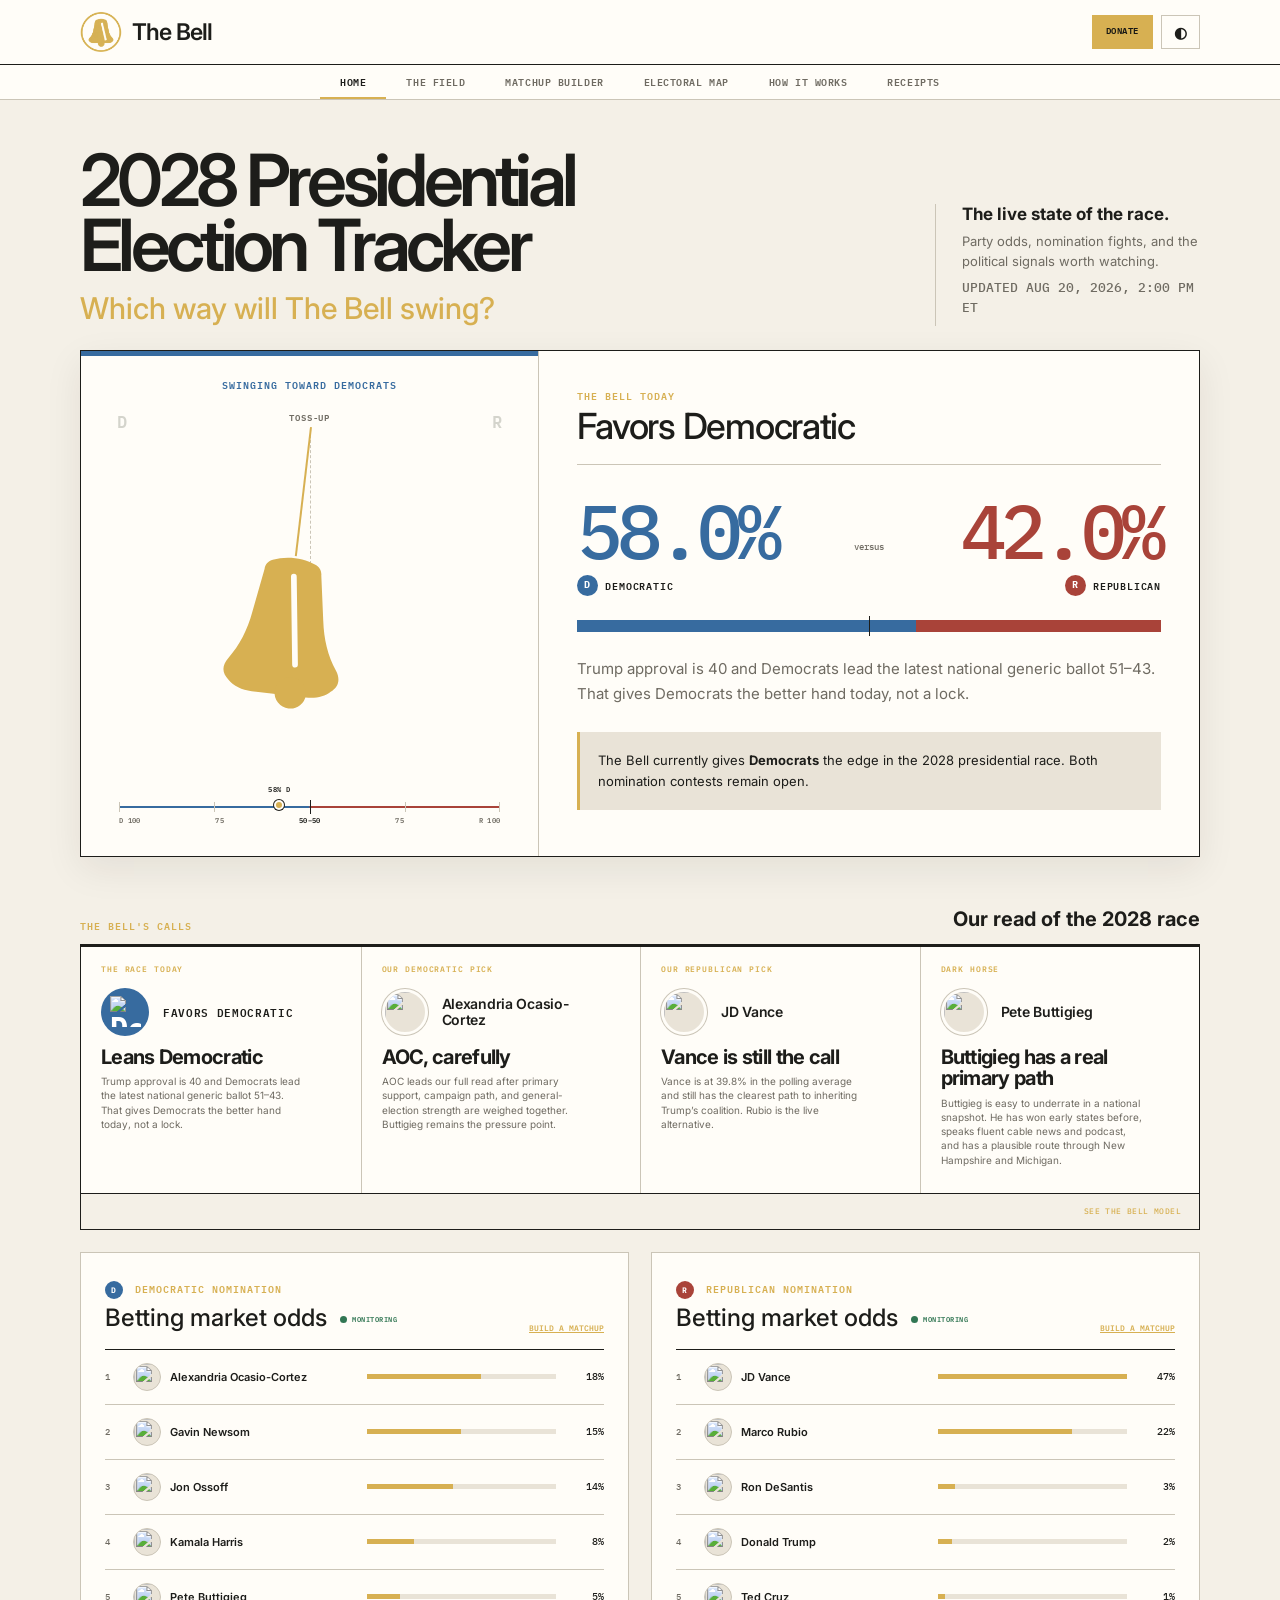
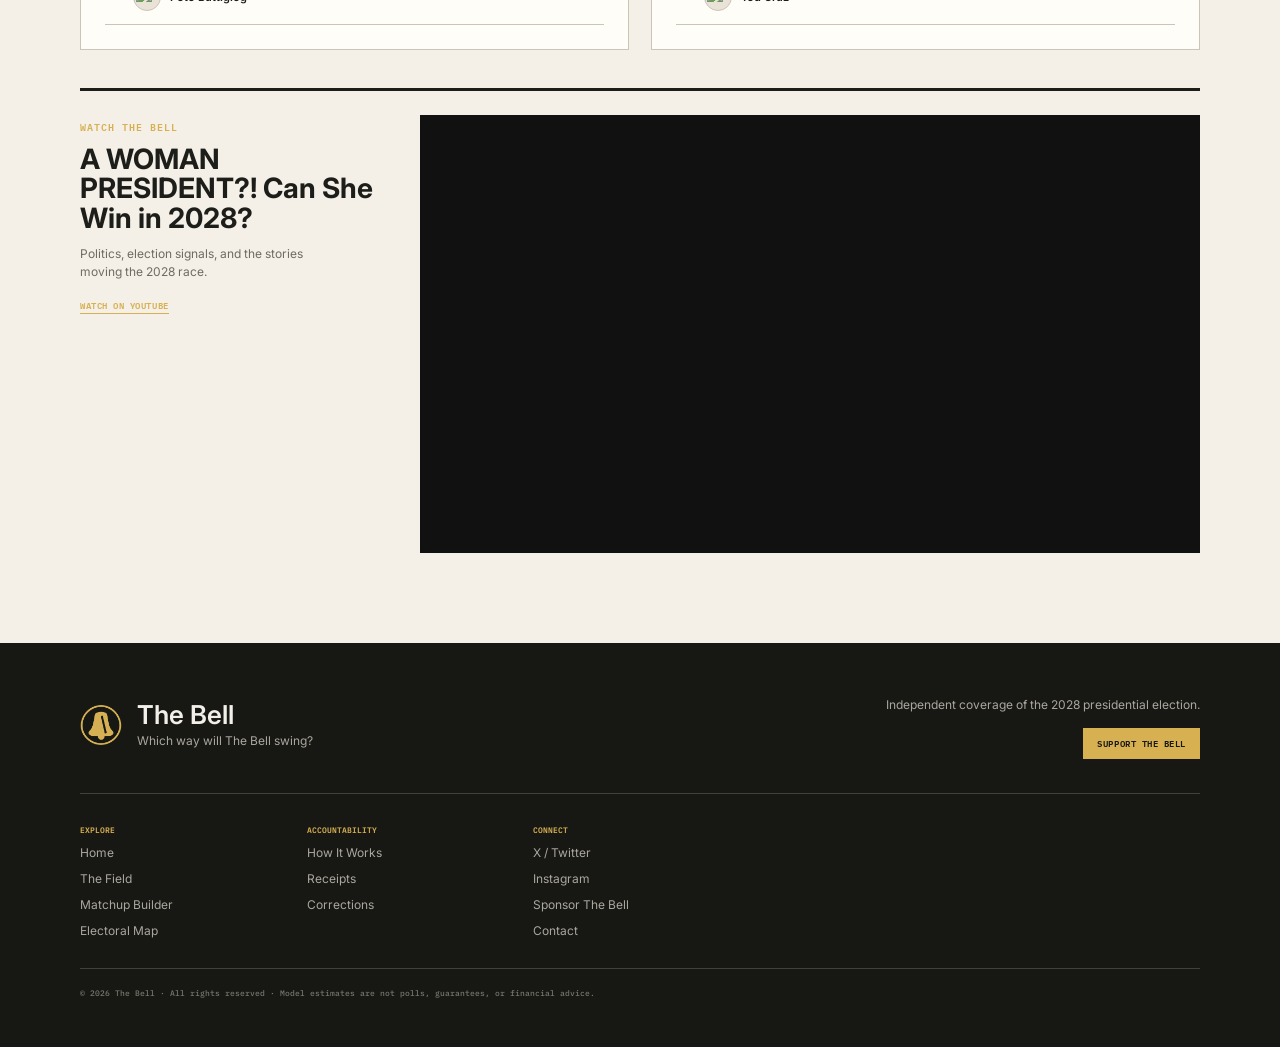
==== commit 237dc807: "Automate latest YouTube video" ====
--- a/index.html
+++ b/index.html
@@ -93,8 +93,8 @@
       </section>
 
       <section class="latest-video">
-        <div class="video-copy"><span class="eyebrow">Watch The Bell</span><h2>The latest from the channel</h2><p>Politics, election signals, and the stories moving the 2028 race.</p><a href="https://www.youtube.com/watch?v=s6mE-C1XHxo" target="_blank" rel="noopener">Watch on YouTube</a></div>
-        <div class="video-frame"><iframe src="https://www.youtube-nocookie.com/embed/s6mE-C1XHxo?start=4" title="Latest video from The Bell" loading="lazy" allow="accelerometer; autoplay; clipboard-write; encrypted-media; gyroscope; picture-in-picture; web-share" referrerpolicy="strict-origin-when-cross-origin" allowfullscreen></iframe></div>
+        <div class="video-copy"><span class="eyebrow">Watch The Bell</span><h2 id="latest-video-title">A WOMAN PRESIDENT?! Can She Win in 2028?</h2><p>Politics, election signals, and the stories moving the 2028 race.</p><a id="latest-video-link" href="https://www.youtube.com/watch?v=WihZVHeGeeY" target="_blank" rel="noopener">Watch on YouTube</a></div>
+        <div class="video-frame"><iframe id="latest-video-frame" src="https://www.youtube-nocookie.com/embed/WihZVHeGeeY" title="A WOMAN PRESIDENT?! Can She Win in 2028?" loading="lazy" allow="accelerometer; autoplay; clipboard-write; encrypted-media; gyroscope; picture-in-picture; web-share" referrerpolicy="strict-origin-when-cross-origin" allowfullscreen></iframe></div>
       </section>
     </div>
   </main>
--- a/assets/styles.css
+++ b/assets/styles.css
@@ -149,6 +149,28 @@
   body.dark .nav{box-shadow:none}
 }
 
+/* Final Matchup Builder hierarchy: candidates first, compact result directly below. */
+.matchup-builder .builder-controls{order:0}
+.matchup-builder .builder-stage{order:1}
+.matchup-builder .builder-score-hero{order:2;padding:14px 20px;border:0;border-top:3px solid var(--gold);background:var(--surface);color:var(--ink)}
+.matchup-builder .builder-bell{order:3}
+.matchup-builder .builder-score-hero .score-brand{display:grid;grid-template-columns:26px 1fr;align-items:center}
+.matchup-builder .builder-score-hero .score-brand img{width:26px;height:26px}
+.matchup-builder .builder-score-hero #estimate-line{display:flex;align-items:baseline;gap:7px;font-size:clamp(18px,2.2vw,28px);line-height:1}
+.matchup-builder .builder-score-hero #estimate-line em{font-size:1em;color:var(--gold)}
+.matchup-builder .builder-score-hero #estimate-note{margin:7px 0 0;color:var(--muted)}
+.matchup-builder .builder-score-hero .party-score{height:7px;margin-top:11px;border-radius:999px;overflow:hidden;background:var(--line)}
+.matchup-builder .builder-score-hero .estimate-method{margin-top:8px;border-color:var(--line)}
+body.dark .matchup-builder .builder-score-hero{background:#1b1c19;color:#f1efe7}
+@media(max-width:560px){.matchup-builder .builder-score-hero{padding:12px 14px}.matchup-builder .builder-score-hero #estimate-line{display:flex;flex-wrap:wrap;gap:4px 7px;font-size:18px}.matchup-builder .builder-score-hero #estimate-line i{display:inline}.matchup-builder .builder-score-hero .score-brand img{width:24px;height:24px}}
+
+/* Signal explanations stay inside the selected signal tile. */
+.signal-node{overflow:hidden}
+.signal-description{position:absolute;inset:0;display:flex;align-items:center;padding:10px 12px;background:color-mix(in srgb,var(--gold) 13%,var(--surface));color:var(--ink);font:500 8px/1.35 var(--sans);text-align:left;opacity:0;visibility:hidden;transition:opacity .14s ease;z-index:5}
+.signal-node:hover>.signal-description,.signal-node:focus-visible>.signal-description,.signal-node.is-active>.signal-description{opacity:1;visibility:visible}
+body.dark .signal-description{background:color-mix(in srgb,var(--gold) 15%,#1f201d);color:#f1efe7}
+@media(max-width:850px){.signal-description{padding:9px;font-size:8px;line-height:1.3;text-align:center}}
+
 /* Denser editorial rhythm */
 .masthead-main{min-height:64px}.brand{gap:10px}.brand-mark{width:32px;height:32px}.brand-mark:before{left:8px;right:8px;top:7px}.brand-mark:after{left:14px;top:20px}.brand-mark i{left:15px;top:9px;height:11px}.brand-name{font-size:23px}.mast-actions .btn,.theme-toggle,.nav-toggle{height:34px}.nav a{padding:11px 20px}
 .snapshot-grid>.call-card{min-height:205px;padding:18px 20px}.call-card .snapshot-label{margin-bottom:10px}.call-card .call-party,.call-card .call-person{height:50px;min-height:50px;margin-bottom:10px}.call-party>strong{width:48px;height:48px}.call-party>strong img{width:31px;height:31px}.call-person .person-name img{width:46px;height:46px}.call-person .person-name>span{font-size:14px}.call-card h2{font-size:20px;line-height:1.08}.call-card p{font-size:10px;line-height:1.42;margin-top:6px;max-width:34ch}.call-footer{padding:12px 18px}
@@ -179,6 +201,11 @@
 @media(max-width:850px){.footer-lead{display:block!important}.footer-support{text-align:left;margin-top:28px}.footer-grid{grid-template-columns:1fr 1fr}}
 @media(max-width:560px){footer{padding:40px 0 28px}.footer-grid{grid-template-columns:1fr 1fr;gap:28px}.footer-lead{padding-bottom:28px!important}}
 
+@media(max-width:700px){
+  .state-detail{position:fixed!important;left:50%!important;right:auto!important;top:50%!important;bottom:auto!important;width:calc(100% - 36px)!important;max-width:360px!important;max-height:70vh!important;transform:translate(-50%,-50%)!important;padding:22px!important;box-shadow:0 22px 70px rgba(0,0,0,.42)!important}
+  .signal-popover{position:fixed!important;left:50%!important;right:auto!important;top:50%!important;bottom:auto!important;width:calc(100% - 36px)!important;max-width:360px!important;margin:0!important;transform:translate(-50%,-50%)!important;padding:20px!important;pointer-events:auto!important;box-shadow:0 22px 70px rgba(0,0,0,.42)!important}
+}
+
 /* One clear gateway into an interactive matchup deck */
 .matchup-launch{display:grid;grid-template-columns:190px 52px 190px 1fr;align-items:center;gap:20px;margin:4px 0 36px;padding:24px;border:1px solid var(--ink);border-top:4px solid var(--gold);background:var(--surface)}.launch-brand{display:grid;grid-template-columns:46px 1fr;grid-template-rows:auto auto;column-gap:12px;align-items:center}.launch-brand>span{grid-row:1/3}.launch-brand strong{font-size:18px;line-height:1}.launch-brand small{margin-top:5px;font:600 7px/1 var(--mono);letter-spacing:.1em;text-transform:uppercase;color:var(--muted)}.launch-brand .brand-mark{width:43px;height:43px}.poly-logo{width:43px;height:43px;display:grid;place-items:center;border-radius:50%;background:#1652f0;position:relative}.poly-logo:before,.poly-logo:after{content:"";position:absolute;width:14px;height:22px;border:3px solid #fff;transform:skewY(-18deg)}.poly-logo:before{left:8px;border-right:0}.poly-logo:after{right:8px;border-left:0}.launch-vs{font:800 15px/1 var(--mono);text-align:center;color:var(--gold)}.launch-copy{padding-left:24px;border-left:1px solid var(--line)}.launch-copy>strong{display:block;font-size:21px}.launch-copy p{margin:7px 0;font-size:11px;line-height:1.45;color:var(--muted)}.launch-copy a{font:700 8px/1 var(--mono);letter-spacing:.08em;text-transform:uppercase;color:var(--gold);text-decoration:none}.matchup-controls{display:grid;grid-template-columns:42px 1fr 42px;align-items:center;gap:10px;padding:11px 12px;border:1px solid var(--ink);border-bottom:0;background:var(--surface)}.matchup-controls button{width:42px;height:34px;border:1px solid var(--line);background:transparent;color:var(--ink);font-size:18px;cursor:pointer}.matchup-controls button:hover{background:var(--gold);border-color:var(--gold)}.matchup-controls>div{text-align:center}.matchup-controls span{display:block;font:600 7px/1 var(--mono);letter-spacing:.12em;text-transform:uppercase;color:var(--muted)}.matchup-controls strong{display:block;margin-top:4px;font:700 10px/1 var(--mono)}.matchup-deck{min-height:0}.promo-match.is-hidden{display:none}.poly-mini{display:inline-block;width:8px;height:8px;margin-right:3px;border-radius:50%;background:#4d7cff;vertical-align:-1px}
 @media(max-width:900px){.matchup-launch{grid-template-columns:1fr 38px 1fr}.launch-copy{grid-column:1/-1;padding:18px 0 0;border-left:0;border-top:1px solid var(--line)}}
@@ -195,6 +222,24 @@
 body.dark .builder-controls,body.dark .matchup-builder,body.dark .builder-bell{background:#1b1c19}body.dark .builder-controls select{background:#111210;border-color:#41413c;color:#f1efe7}body.dark .builder-bell{border-color:#41413c}body.dark .bell-picks span{background:#111210}body.dark .bell-picks b{color:#f1efe7}
 @media(max-width:760px){.builder-stage{grid-template-columns:1fr 54px 1fr;min-height:370px}.builder-candidate{padding:18px 12px 22px}.builder-candidate>img{top:45px;height:230px}.builder-center span,.builder-center small{display:none}.builder-center strong{width:42px;height:42px;font-size:13px}.builder-bell{grid-template-columns:44px 1fr}.builder-bell>img{width:42px;height:42px}.bell-picks{grid-column:1/-1;margin-top:4px}}
 @media(max-width:560px){.builder-controls{grid-template-columns:1fr;padding:14px;gap:10px}.builder-versus{display:none}.builder-stage{grid-template-columns:1fr 36px 1fr;min-height:315px}.builder-candidate>img{top:52px;height:175px;width:96%;left:2%}.builder-candidate h2{font-size:20px}.builder-price{display:grid;grid-template-columns:18px 1fr;padding:8px}.builder-price img{width:18px;height:18px;grid-row:1/3}.builder-price strong{font-size:14px}.builder-candidate>small{font-size:6px}.builder-center strong{width:32px;height:32px;font-size:10px}.builder-score{padding:17px}.score-brand strong{font-size:13px}.builder-bell{padding:17px}.builder-bell>div>strong{font-size:19px}.bell-picks{grid-template-columns:1fr}.market-matchup-head strong{font-size:16px}}
+
+/* Matchup results follow the candidates and stay compact in both themes. */
+.matchup-builder .builder-controls{order:0}
+.matchup-builder .builder-stage{order:1}
+.matchup-builder .builder-score-hero{order:2;padding:14px 20px;border:0;border-top:3px solid var(--gold);background:var(--surface);color:var(--ink)}
+.matchup-builder .builder-bell{order:3}
+.builder-score-hero .score-brand{display:grid;grid-template-columns:26px 1fr;align-items:center}
+.builder-score-hero .score-brand img{width:26px;height:26px}
+.builder-score-hero #estimate-line{display:flex;align-items:baseline;gap:7px;font-size:clamp(18px,2.2vw,28px);line-height:1}
+.builder-score-hero #estimate-line em{font-size:1em;color:var(--gold)}
+.builder-score-hero #estimate-note{margin:7px 0 0;color:var(--muted)}
+.builder-score-hero .party-score{height:7px;margin-top:11px;border-radius:999px;overflow:hidden;background:var(--line)}
+.builder-score-hero .estimate-method{margin-top:8px;border-color:var(--line)}
+body.dark .matchup-builder .builder-score-hero{background:#1b1c19;color:#f1efe7}
+
+.state-label{font-size:14px;paint-order:stroke;stroke:rgba(0,0,0,.42);stroke-width:2px;stroke-linejoin:round}
+@media(max-width:700px){.state-label{font-size:19px;stroke-width:3px}.state-shape{stroke-width:2.5}}
+@media(max-width:560px){.matchup-builder .builder-score-hero{padding:12px 14px}.builder-score-hero #estimate-line{display:flex;flex-wrap:wrap;gap:4px 7px;font-size:18px}.builder-score-hero #estimate-line i{display:inline}.builder-score-hero .score-brand img{width:24px;height:24px}}
 .builder-candidate>img{left:6%;right:6%;top:34px;width:88%;height:292px;object-fit:contain;object-position:center bottom;mix-blend-mode:normal;filter:grayscale(1) contrast(1.04);opacity:.92}.builder-bell{grid-template-columns:1fr auto}.builder-bell>img{display:none}@media(max-width:650px){.builder-bell{grid-template-columns:1fr}}@media(max-width:560px){.builder-candidate>img{left:4%;top:46px;width:92%;height:184px;object-fit:contain;object-position:center bottom}}
 
 /* Matchup Builder */
@@ -216,6 +261,14 @@
 .signal-popover{position:absolute;z-index:20;width:255px;padding:15px 17px;border:1px solid var(--gold);border-top:3px solid var(--gold);background:var(--surface);color:var(--ink);box-shadow:0 14px 36px rgba(31,27,18,.2);pointer-events:none}.signal-popover[hidden]{display:none}.signal-popover small{display:block;font:600 7px/1 var(--mono);letter-spacing:.12em;text-transform:uppercase;color:var(--gold)}.signal-popover strong{display:block;margin-top:7px;font-size:17px;line-height:1.1}.signal-popover p{margin:7px 0 0!important;font-size:10px!important;line-height:1.45!important;color:var(--muted)}body.dark .signal-popover{background:#20211e;color:#f1efe7;box-shadow:0 16px 40px rgba(0,0,0,.42)}
 @media(max-width:850px){.signal-popover{position:fixed;left:18px!important;right:18px!important;top:auto!important;bottom:18px!important;width:auto;max-width:420px;margin:auto;pointer-events:none}.signal-popover strong{font-size:16px}.signal-popover p{font-size:11px!important}}
 
+/* Current mobile overlays and stronger Matchup Builder result hierarchy */
+.builder-score-hero{order:0;border:2px solid var(--gold);border-top-width:7px;background:var(--ink);color:var(--surface);padding:28px}.builder-score-hero .score-brand>div>span{color:var(--gold)}.builder-score-hero #estimate-line{font-size:clamp(26px,4vw,48px);line-height:1.05}.builder-score-hero #estimate-line em{color:var(--gold);font-size:1.15em}.builder-score-hero #estimate-note{color:color-mix(in srgb,var(--surface) 72%,transparent)}.builder-score-hero .party-score{height:14px}.builder-score-hero .estimate-method{border-color:#484841}.builder-price{opacity:.78}.builder-price strong{font-size:17px}.matchup-builder{display:flex;flex-direction:column}.builder-controls{order:-1}.builder-stage{order:1}.builder-bell{order:2}
+@media(max-width:700px){
+  .state-detail{position:fixed!important;left:50%!important;right:auto!important;top:50%!important;bottom:auto!important;width:calc(100% - 36px)!important;max-width:360px!important;max-height:70vh!important;transform:translate(-50%,-50%)!important;padding:22px!important;box-shadow:0 22px 70px rgba(0,0,0,.42)!important}
+  .signal-popover{position:fixed;left:50%!important;right:auto!important;top:50%!important;bottom:auto!important;width:calc(100% - 36px);max-width:360px;margin:0;transform:translate(-50%,-50%);padding:20px;pointer-events:auto;box-shadow:0 22px 70px rgba(0,0,0,.42)}
+  .builder-score-hero{padding:21px 17px}.builder-score-hero #estimate-line{display:grid;grid-template-columns:1fr auto;gap:5px 12px;font-size:24px}.builder-score-hero #estimate-line i{display:none}.builder-score-hero .score-brand img{width:44px;height:44px}.builder-price strong{font-size:14px}
+}
+
 /* Calibrated Bell axis and compact mobile homepage */
 .bell-axis{position:relative;margin:0 10px 4px;padding-top:20px}.bell-axis-track{height:2px;background:linear-gradient(90deg,var(--blue) 0 49.8%,var(--red) 50.2% 100%);position:relative}.bell-axis-track span{position:absolute;top:-4px;width:1px;height:10px;background:var(--line)}.bell-axis-track span:nth-child(1){left:0}.bell-axis-track span:nth-child(2){left:25%}.bell-axis-track span:nth-child(3){left:50%;height:14px;top:-6px;background:var(--ink)}.bell-axis-track span:nth-child(4){left:75%}.bell-axis-track span:nth-child(5){right:0}.bell-axis-marker{position:absolute;left:50%;top:14px;width:10px;height:10px;border:2px solid var(--surface);border-radius:50%;background:var(--gold);box-shadow:0 0 0 1px var(--ink);transform:translateX(-50%);transition:left .8s cubic-bezier(.25,.8,.25,1);z-index:2}.bell-axis-marker b{position:absolute;left:50%;bottom:15px;transform:translateX(-50%);white-space:nowrap;font:600 7px/1 var(--mono);letter-spacing:.04em;color:var(--ink);font-style:normal}.bell-axis-labels{display:flex;justify-content:space-between;margin-top:9px;font:600 7px/1 var(--mono);letter-spacing:.04em;color:var(--muted)}.bell-axis-labels span:nth-child(3){color:var(--ink)}
 @media(max-width:560px){
@@ -223,3 +276,18 @@
   .race-snapshot{margin-top:34px}.race-snapshot>header{padding-bottom:10px}.race-snapshot>header strong{font-size:17px}.snapshot-grid>.call-card{padding:18px;min-height:0}.call-card .snapshot-label{height:auto;margin-bottom:12px}.call-card .call-party,.call-card .call-person{height:auto;min-height:0;margin-bottom:12px}.call-party>strong{width:48px;height:48px}.call-party>strong img{width:32px;height:32px}.call-person .person-name{gap:11px}.call-person .person-name img{width:48px;height:48px;border-width:2px}.call-person .person-name>span{font-size:14px}.call-card h2{font-size:20px;min-height:0;margin:0;line-height:1.12}.call-card p{font-size:11px;line-height:1.42;margin:7px 0 0;max-width:none}.call-footer{display:block;padding:12px 16px}.call-footer a{display:inline-block;margin-top:8px}
   .latest-video{display:flex;flex-direction:column;margin-top:30px;padding-top:18px;gap:14px}.video-copy{width:100%}.video-copy h2{font-size:23px;margin:7px 0}.video-copy p{margin:7px 0;max-width:none}.video-copy a{margin-top:4px}.video-frame{width:100%;aspect-ratio:16/9;border:1px solid var(--line)}.video-frame iframe{display:block;width:100%;height:100%}
 }
+
+/* Final Matchup Builder hierarchy: candidates first, compact result directly below. */
+.matchup-builder .builder-controls{order:0}
+.matchup-builder .builder-stage{order:1}
+.matchup-builder .builder-score-hero{order:2;padding:14px 20px;border:0;border-top:3px solid var(--gold);background:var(--surface);color:var(--ink)}
+.matchup-builder .builder-bell{order:3}
+.matchup-builder .builder-score-hero .score-brand{display:grid;grid-template-columns:26px 1fr;align-items:center}
+.matchup-builder .builder-score-hero .score-brand img{width:26px;height:26px}
+.matchup-builder .builder-score-hero #estimate-line{display:flex;align-items:baseline;gap:7px;font-size:clamp(18px,2.2vw,28px);line-height:1}
+.matchup-builder .builder-score-hero #estimate-line em{font-size:1em;color:var(--gold)}
+.matchup-builder .builder-score-hero #estimate-note{margin:7px 0 0;color:var(--muted)}
+.matchup-builder .builder-score-hero .party-score{height:7px;margin-top:11px;border-radius:999px;overflow:hidden;background:var(--line)}
+.matchup-builder .builder-score-hero .estimate-method{margin-top:8px;border-color:var(--line)}
+body.dark .matchup-builder .builder-score-hero{background:#1b1c19;color:#f1efe7}
+@media(max-width:560px){.matchup-builder .builder-score-hero{padding:12px 14px}.matchup-builder .builder-score-hero #estimate-line{display:flex;flex-wrap:wrap;gap:4px 7px;font-size:18px}.matchup-builder .builder-score-hero #estimate-line i{display:inline}.matchup-builder .builder-score-hero .score-brand img{width:24px;height:24px}}
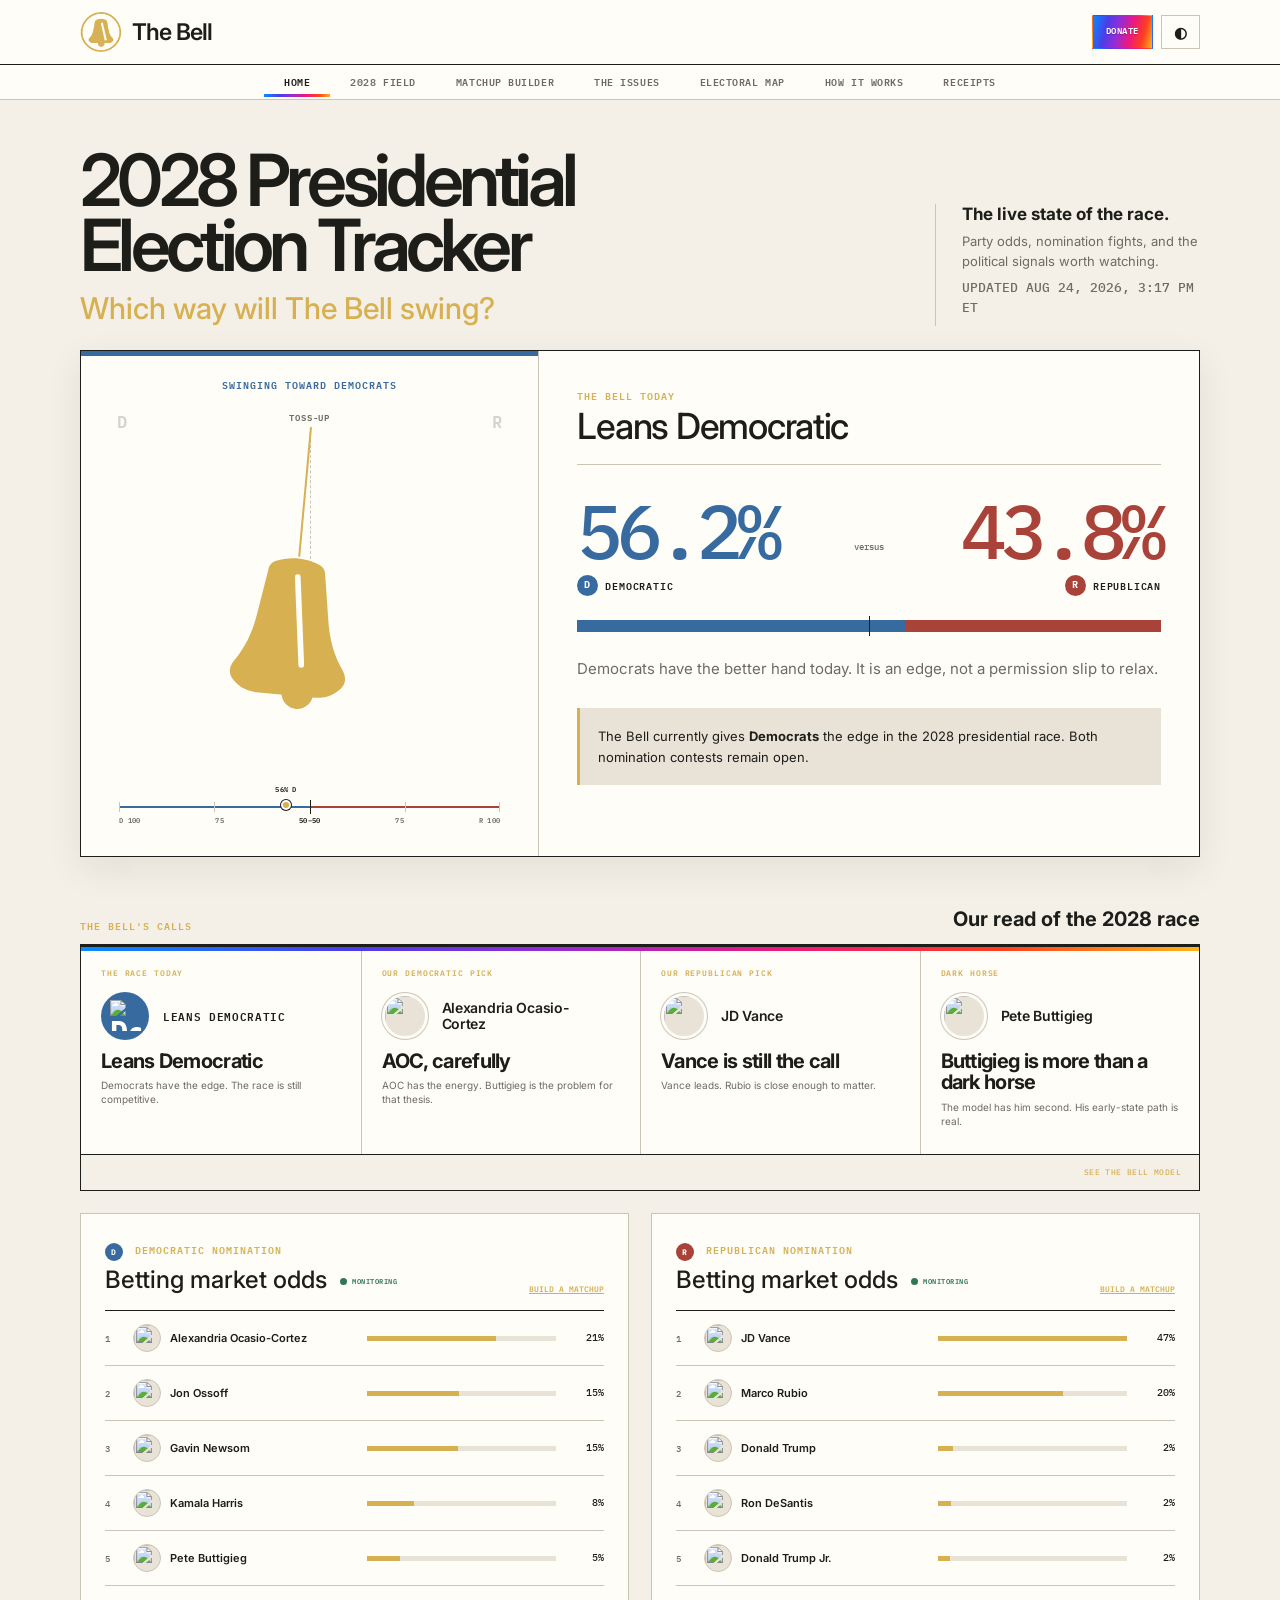
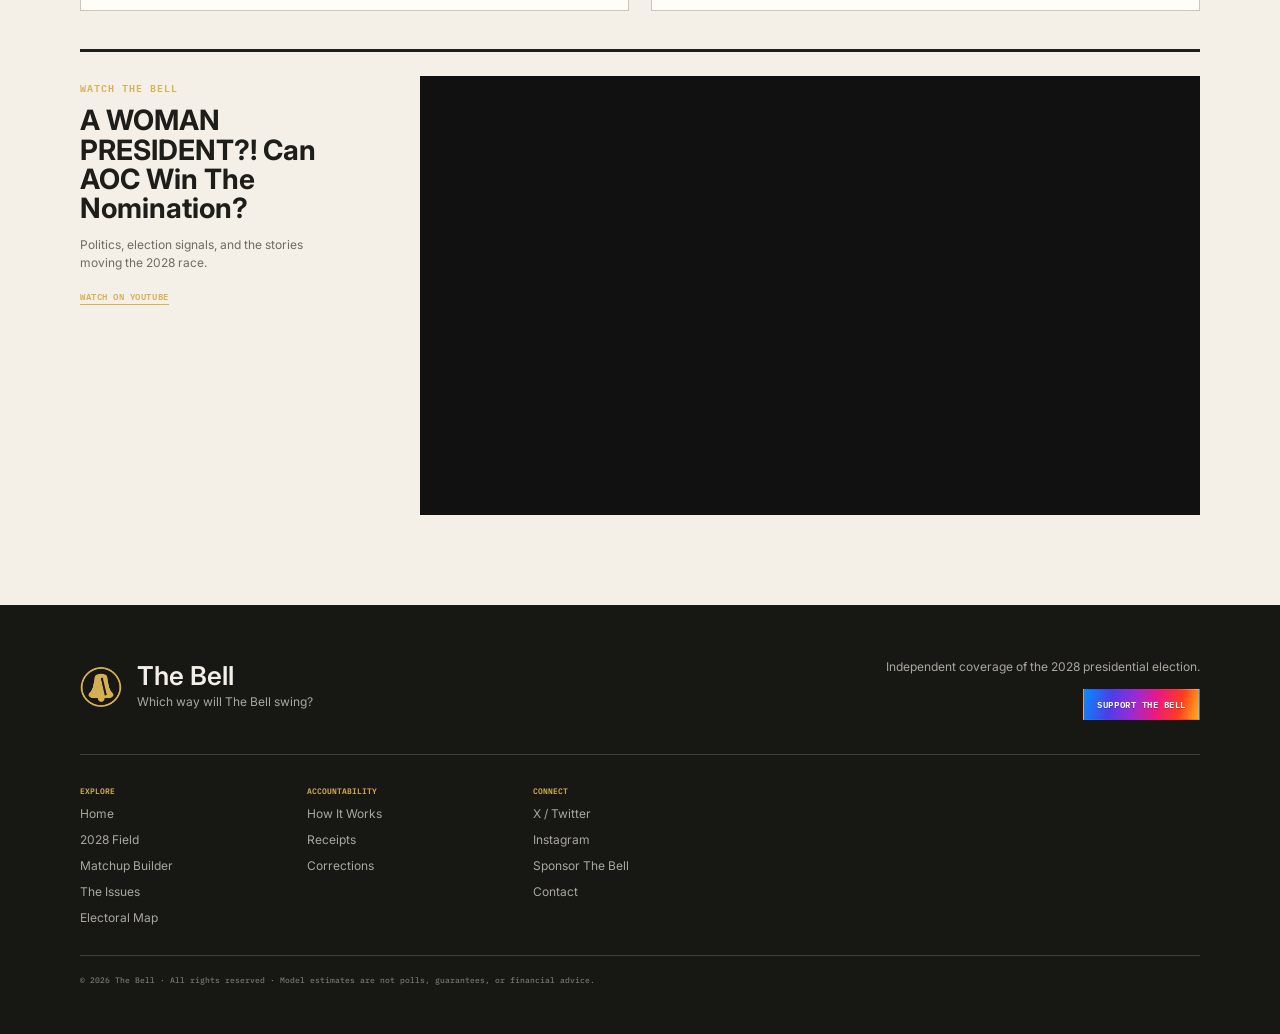
==== commit da61212a: "Load concise homepage editorial copy" ====
--- a/index.html
+++ b/index.html
@@ -100,5 +100,6 @@
   </main>
   <div id="site-footer"></div>
   <script src="/assets/app.js"></script>
+  <script src="/assets/homepage-editorial.js"></script>
 </body>
 </html>
--- a/assets/styles.css
+++ b/assets/styles.css
@@ -1,4 +1,4 @@
-:root{--bg:#f4f0e7;--surface:#fffdf8;--ink:#1d1d1a;--muted:#6f6b62;--line:#cbc5b7;--soft:#e9e3d7;--red:#a94339;--blue:#376b9f;--gold:#d7b052;--green:#317653;--shadow:0 12px 35px rgba(34,31,24,.08);--serif:Georgia,"Times New Roman",serif;--sans:Inter,Arial,sans-serif;--mono:"IBM Plex Mono",monospace}
+:root{--bg:#f4f0e7;--surface:#fffdf8;--ink:#1d1d1a;--muted:#6f6b62;--line:#cbc5b7;--soft:#e9e3d7;--red:#a94339;--blue:#376b9f;--gold:#d7b052;--green:#317653;--bell-spectrum:linear-gradient(105deg,#078cff 0%,#4b3ee8 24%,#982bd5 43%,#ec197d 63%,#ff3d20 82%,#ffb51b 100%);--shadow:0 12px 35px rgba(34,31,24,.08);--serif:Georgia,"Times New Roman",serif;--sans:Inter,Arial,sans-serif;--mono:"IBM Plex Mono",monospace}
 body.dark{--bg:#111210;--surface:#191a18;--ink:#eeece4;--muted:#aaa79e;--line:#3d3e39;--soft:#252622;--red:#d36157;--blue:#72a0d1;--gold:#d7b052;--green:#69ad85;--shadow:none}
 *{box-sizing:border-box}html{scroll-behavior:smooth}body{margin:0;background:var(--bg);color:var(--ink);font-family:var(--sans);-webkit-font-smoothing:antialiased;transition:background .2s,color .2s}a{color:inherit}button,input{font:inherit}.shell{width:min(1120px,calc(100% - 44px));margin:auto}.mono{font-family:var(--mono);font-variant-numeric:tabular-nums}.eyebrow{font:600 10px/1.2 var(--mono);letter-spacing:.1em;text-transform:uppercase;color:var(--gold)}.muted{color:var(--muted)}
 .utility{border-bottom:1px solid var(--line);font:500 9px/31px var(--mono);letter-spacing:.07em;text-transform:uppercase;color:var(--muted)}.utility .shell{display:flex;justify-content:space-between}.live{display:flex;align-items:center;gap:8px;color:var(--ink)}.live:before{content:"";width:6px;height:6px;border-radius:50%;background:var(--red)}
@@ -115,7 +115,11 @@
 @media(min-width:1200px){.compact-candidate .candidate-photo{height:165px}.compact-candidate .candidate-photo img{width:145px;object-fit:cover;object-position:center top}.compact-candidate .candidate-body{padding:14px}.compact-candidate .candidate-name-row h2{font-size:18px}.compact-candidate .candidate-metrics{margin:13px 0 10px}.compact-candidate .candidate-metric{padding:10px 5px}.compact-candidate .candidate-metric strong{font-size:13px}.compact-candidate .candidate-brief,.compact-candidate .candidate-bio{display:none}}@media(min-width:1550px){.candidate-grid{grid-template-columns:repeat(5,minmax(0,1fr));gap:12px}}
 @media(max-width:800px){.model-flow{grid-template-columns:1fr;margin-top:32px}.model-arrow{height:48px;transform:rotate(90deg)}.model-output{min-height:210px}}@media(max-width:560px){.model-inputs{grid-template-columns:1fr 1fr}.model-inputs article{min-height:78px;padding:14px}.model-inputs article:not(:nth-child(3n+1)){border-left:0}.model-inputs article:nth-child(n+4){border-top:0}.model-inputs article:nth-child(even){border-left:1px solid var(--line)}.model-inputs article:nth-child(n+3){border-top:1px solid var(--line)}.model-inputs article:last-child{grid-column:1/-1}.model-inputs h2{font-size:13px}.method-bottom{grid-template-columns:1fr;gap:14px}.panel-head h2{font-size:19px}}
 [data-page="methodology"] .compact-intro h1{font-size:clamp(50px,6vw,72px)}[data-page="methodology"] .compact-intro{margin-bottom:18px}[data-page="candidates"] .page-intro h1{font-size:clamp(52px,6vw,78px)}[data-page="candidates"] .page-intro{margin-bottom:26px}[data-page="candidates"] .party-switch{margin-bottom:18px}
+[data-page="candidates"] .candidate-rank{display:flex;align-items:center;justify-content:flex-start;gap:9px;margin:-2px 0 11px;padding-bottom:9px;border-bottom:1px solid var(--line)}[data-page="candidates"] .candidate-rank span{font:700 7px/1 var(--mono);letter-spacing:.1em;text-transform:uppercase;color:var(--muted)}[data-page="candidates"] .candidate-rank strong{display:inline-grid;place-items:center;min-width:29px;height:25px;padding:0 7px;background:var(--gold);color:#171714;font:700 12px/1 var(--mono)}
+.field-toolbar{display:flex;align-items:center;justify-content:flex-start;gap:16px;margin:0 0 20px}.field-toolbar>span{flex:0 0 auto;font:600 9px/1 var(--mono);letter-spacing:.12em;text-transform:uppercase;color:var(--muted)}.sort-switch{display:flex;border:1px solid var(--line)}.sort-switch button{border:0;border-left:1px solid var(--line);background:var(--surface);color:var(--muted);padding:10px 14px;font:600 8px/1 var(--mono);letter-spacing:.05em;text-transform:uppercase;cursor:pointer}.sort-switch button:first-child{border-left:0}.sort-switch button.active{background:var(--ink);color:var(--surface)}.reference-field{margin-top:52px;padding-top:28px;border-top:3px solid var(--ink)}.reference-head{display:flex;align-items:end;justify-content:space-between;gap:24px;margin-bottom:20px}.reference-head h2{margin:6px 0 0;font-size:30px}.reference-head p{max-width:480px;margin:0;color:var(--muted);font-size:12px;line-height:1.5}.reference-grid{opacity:.88}
+@media(max-width:700px){.field-toolbar,.reference-head{align-items:flex-start;flex-direction:column}.sort-switch{display:grid;grid-template-columns:1fr 1fr;width:100%}.sort-switch button:nth-child(3){border-left:0;border-top:1px solid var(--line)}.sort-switch button:nth-child(4){border-top:1px solid var(--line)}.reference-field{margin-top:36px}}
 .dark-horse{position:absolute;right:10px;top:10px;z-index:3;padding:7px 9px;background:var(--gold);color:#171714;font:700 7px/1 var(--mono);letter-spacing:.08em;text-transform:uppercase}
+.candidate-bio-link{cursor:pointer;text-decoration:none}.candidate-bio-link:focus-visible{outline:3px solid var(--gold);outline-offset:-3px}.candidate-bio-link img{transition:filter .2s ease,opacity .2s ease}.candidate-bio-link:hover img{filter:contrast(1.04);opacity:.9}
 
 /* Tighter calls and a clearer model-versus-market challenge */
 .snapshot-grid>.call-card{min-height:250px;padding:22px 24px}.call-card .snapshot-label{margin-bottom:14px}.call-card .call-party,.call-card .call-person{height:64px;min-height:64px;margin-bottom:14px}.call-person .person-name img{width:56px;height:56px}.call-card h2{min-height:0;font-size:21px}.call-card p{margin-top:8px}.candidate-watch{display:block;overflow:visible;-webkit-line-clamp:unset}.candidate-watch span{margin-bottom:6px}.forecast-challenge{display:grid;grid-template-columns:repeat(3,1fr);margin:6px 0 42px;border:1px solid var(--ink);border-top:4px solid var(--gold)}.forecast-challenge article{min-height:180px;padding:24px;background:var(--surface)}.forecast-challenge article+article{border-left:1px solid var(--line)}.forecast-challenge span{font:600 8px/1 var(--mono);letter-spacing:.1em;text-transform:uppercase;color:var(--gold)}.forecast-challenge strong{display:block;margin-top:34px;font-size:24px;line-height:1.05}.forecast-challenge p{max-width:30ch;margin:12px 0 0;font-size:11px;line-height:1.5;color:var(--muted)}.forecast-challenge a{color:var(--gold)}.market-matchup-head{display:flex;align-items:end;justify-content:space-between;padding-bottom:12px;border-bottom:3px solid var(--ink)}.market-matchup-head strong{font-size:20px}.market-intro{margin-bottom:34px}
@@ -174,10 +178,23 @@
 /* Denser editorial rhythm */
 .masthead-main{min-height:64px}.brand{gap:10px}.brand-mark{width:32px;height:32px}.brand-mark:before{left:8px;right:8px;top:7px}.brand-mark:after{left:14px;top:20px}.brand-mark i{left:15px;top:9px;height:11px}.brand-name{font-size:23px}.mast-actions .btn,.theme-toggle,.nav-toggle{height:34px}.nav a{padding:11px 20px}
 .snapshot-grid>.call-card{min-height:205px;padding:18px 20px}.call-card .snapshot-label{margin-bottom:10px}.call-card .call-party,.call-card .call-person{height:50px;min-height:50px;margin-bottom:10px}.call-party>strong{width:48px;height:48px}.call-party>strong img{width:31px;height:31px}.call-person .person-name img{width:46px;height:46px}.call-person .person-name>span{font-size:14px}.call-card h2{font-size:20px;line-height:1.08}.call-card p{font-size:10px;line-height:1.42;margin-top:6px;max-width:34ch}.call-footer{padding:12px 18px}
+.snapshot-grid .call-card p{display:-webkit-box;-webkit-box-orient:vertical;-webkit-line-clamp:2;overflow:hidden;max-width:30ch}
+
+/* The social spectrum appears as a controlled brand accent, while the
+   editorial surfaces remain quiet and readable. */
+::selection{background:#8d2bd3;color:#fff}
+.nav a.active{border-bottom-color:transparent;background-image:var(--bell-spectrum);background-repeat:no-repeat;background-size:100% 3px;background-position:left bottom}
+.btn.donate{background:var(--bell-spectrum);border-color:transparent;color:#fff;text-shadow:0 1px 1px rgba(0,0,0,.22)}
+.btn.donate:hover{background:var(--ink);border-color:var(--ink);color:var(--surface)}
+.snapshot-grid{position:relative}
+.snapshot-grid:before{content:"";position:absolute;z-index:2;top:0;left:0;right:0;height:4px;background:var(--bell-spectrum);pointer-events:none}
+.snapshot-grid>.call-card{padding-top:22px}
+.snapshot-grid .call-card p{display:block;-webkit-box-orient:initial;-webkit-line-clamp:unset;overflow:visible;max-width:none}
 .forecast-challenge{margin-bottom:28px}.forecast-challenge article{min-height:124px;padding:17px 20px}.forecast-challenge strong{margin-top:17px;font-size:21px}.forecast-challenge p{margin-top:8px;line-height:1.4}.market-intro{margin-bottom:24px}
 .incumbent-badge{position:absolute;right:11px;top:11px;z-index:3;padding:7px 9px;border:1px solid color-mix(in srgb,var(--gold) 70%,var(--ink));background:var(--ink);color:var(--surface);font:700 7px/1 var(--mono);letter-spacing:.08em;text-transform:uppercase}
+.candidate-status-badge{position:absolute;left:11px;top:11px;z-index:3;padding:8px 10px;border:1px solid var(--gold);background:var(--gold);color:#171714;font:700 7px/1 var(--mono);letter-spacing:.09em;text-transform:uppercase}
 @media(max-width:900px) and (min-width:641px){.forecast-challenge{grid-template-columns:repeat(3,minmax(0,1fr))}.forecast-challenge article+article{border-top:0;border-left:1px solid var(--line)}.forecast-challenge article{padding:16px}.forecast-challenge strong{margin-top:14px;font-size:19px}.forecast-challenge p{font-size:10px}.snapshot-grid>.call-card{min-height:190px}}
-@media(max-width:560px){.masthead-main{min-height:60px}.brand-mark{width:31px;height:31px}.brand-name{font-size:22px}.nav a{padding:12px 13px}.snapshot-grid>.call-card{padding:15px 16px}.forecast-challenge article{padding:16px 18px}.incumbent-badge{right:9px;top:9px}}
+@media(max-width:560px){.masthead-main{min-height:60px}.brand-mark{width:31px;height:31px}.brand-name{font-size:22px}.nav a{padding:12px 13px}.snapshot-grid>.call-card{padding:15px 16px}.forecast-challenge article{padding:16px 18px}.incumbent-badge{right:9px;top:9px}.candidate-status-badge{left:9px;top:9px}}
 
 /* Market confrontation and stronger closing lockup */
 .market-card{position:relative;grid-template-columns:minmax(270px,.85fr) minmax(360px,1.15fr);gap:24px;padding:58px 24px 22px;align-items:center;border-color:var(--ink)}.market-verdict{position:absolute;left:0;right:0;top:0;height:38px;display:flex;align-items:center;justify-content:space-between;padding:0 18px;background:var(--ink);color:var(--surface)}.market-verdict span{font:700 7px/1 var(--mono);letter-spacing:.12em;text-transform:uppercase;color:var(--gold)}.market-verdict strong{font-size:12px}.market-disagrees .market-verdict{background:var(--gold);color:#171714}.market-disagrees .market-verdict span{color:#171714}.market-art{height:76px;margin-bottom:14px}.party-art span{width:38px;height:38px;font-size:15px}.party-art i{height:46px}.field-art img{width:50px;height:50px}.field-art img:first-child{width:60px;height:60px}.market-card h2{font-size:25px;margin:6px 0 10px}.signal-compare{margin:10px 0}.signal-compare>div{padding-top:9px;padding-bottom:9px}.market-card .our-call{margin:8px 0;font-size:11px}.market-source{margin-top:8px}.market-board{padding:18px;border-left:1px solid var(--line);background:color-mix(in srgb,var(--soft) 72%,var(--surface))}.market-board-label{display:block;margin-bottom:15px;font:700 7px/1 var(--mono);letter-spacing:.12em;text-transform:uppercase;color:var(--gold)}.outcome{grid-template-columns:130px 1fr 50px;margin:10px 0}.outcome.leader .outcome-bar{height:12px}.outcome.leader .outcome-value{font-weight:700}.market-agrees .outcome.leader .outcome-fill{background:var(--green)}.market-disagrees .outcome.leader .outcome-fill{background:var(--red)}
@@ -291,3 +308,96 @@
 .matchup-builder .builder-score-hero .estimate-method{margin-top:8px;border-color:var(--line)}
 body.dark .matchup-builder .builder-score-hero{background:#1b1c19;color:#f1efe7}
 @media(max-width:560px){.matchup-builder .builder-score-hero{padding:12px 14px}.matchup-builder .builder-score-hero #estimate-line{display:flex;flex-wrap:wrap;gap:4px 7px;font-size:18px}.matchup-builder .builder-score-hero #estimate-line i{display:inline}.matchup-builder .builder-score-hero .score-brand img{width:24px;height:24px}}
+/* 2028 projection switch and battleground treatment */
+.map-view-switch{display:inline-grid;grid-template-columns:1fr 1fr;margin:0 0 24px;border:1px solid var(--ink)}.map-view-switch button{padding:12px 18px;border:0;background:var(--surface);color:var(--muted);font:700 8px/1 var(--mono);letter-spacing:.08em;text-transform:uppercase;cursor:pointer}.map-view-switch button+button{border-left:1px solid var(--line)}.map-view-switch button.active{background:var(--ink);color:var(--surface);box-shadow:inset 0 -3px var(--gold)}.state-shape.battleground{stroke:var(--gold);stroke-width:2.5px;vector-effect:non-scaling-stroke}.map-view-note{margin-left:auto;color:var(--gold)}
+@media(max-width:560px){.map-view-switch{display:grid;width:100%}.map-view-switch button{padding:13px 8px}.map-view-note{width:100%;margin:7px 0 0}}
+
+/* Electoral map: persistent state reader, never a modal or floating popup. */
+.map-shell{display:grid!important;grid-template-columns:minmax(0,1fr) 290px!important;gap:18px!important;align-items:stretch!important;position:relative!important;overflow:visible!important}
+.state-map{min-width:0!important;width:100%!important}
+.state-map svg{display:block;width:100%;height:auto}
+.state-shape.dem{fill:var(--blue)!important}.state-shape.rep{fill:var(--red)!important}.state-shape.split{fill:url(#split-state)!important}
+.state-shape.tossup{fill:var(--gold)!important}.map-legend .tossup{background:var(--gold)}.score-track i.tossup{background:var(--gold)}.score-track b em{display:block;margin-top:5px;color:var(--gold);font:600 7px/1 var(--mono);font-style:normal}
+.state-detail{display:block!important;position:static!important;inset:auto!important;left:auto!important;right:auto!important;top:auto!important;bottom:auto!important;width:auto!important;min-width:0!important;max-width:none!important;min-height:100%!important;max-height:none!important;margin:0!important;transform:none!important;overflow:visible!important;padding:24px!important;background:var(--surface)!important;border:1px solid var(--line)!important;border-top:4px solid var(--gold)!important;box-shadow:none!important}
+.state-detail button{display:none!important}.state-detail #detail-content{padding-right:0!important}.state-detail h2{font-size:27px;margin:10px 0}.state-detail p{font-size:11px;line-height:1.55}
+.state-population{display:block;margin-top:13px;color:var(--muted);font:600 8px/1.3 var(--mono);letter-spacing:.07em;text-transform:uppercase}
+@media(max-width:900px){.map-shell{grid-template-columns:1fr!important}.state-detail{min-height:150px!important;padding:18px!important}.state-detail h2{font-size:23px}}
+
+/* Symmetrical Electoral College score cards. */
+.ev-score .score-candidate{display:flex;align-items:center;gap:12px;min-width:150px}.ev-score .score-person-copy{display:grid;gap:5px;align-content:center}.ev-score .score-person-copy span,.ev-score .score-person-copy strong{display:block;margin:0}.ev-score .score-candidate.rep{justify-content:flex-end;text-align:right}.ev-score .score-candidate img{flex:0 0 auto;width:48px;height:48px}
+.ev-score .score-candidate.rep .score-person-copy span{order:-1}
+.score-party-thumb{display:grid;place-items:center;flex:0 0 48px;width:48px;height:48px;border-radius:50%;color:#fff;font:700 18px/1 var(--mono)}.score-party-thumb.dem{background:var(--blue)}.score-party-thumb.rep{background:var(--red)}.score-party-thumb[hidden]{display:none}
+@media(max-width:700px){.ev-score .score-candidate{display:flex;min-width:0;gap:8px}.ev-score .score-candidate.rep{display:flex}.ev-score .score-candidate.rep img{order:2}.ev-score .score-person-copy{display:grid}.ev-score .score-person-copy span,.ev-score .score-person-copy strong{grid-column:auto;grid-row:auto}.ev-score .score-candidate img{width:38px;height:38px}.score-party-thumb{flex-basis:38px;width:38px;height:38px;font-size:14px}}
+.candidate-name-row h2 a{color:inherit;text-decoration:none}.candidate-name-row h2 a:hover{text-decoration:underline;text-decoration-color:var(--gold);text-underline-offset:5px}.candidate-bio-link{position:relative;overflow:hidden}.photo-profile-cue{position:absolute;left:16px;bottom:16px;padding:9px 12px;background:rgba(17,17,15,.88);color:#fff;font:600 12px var(--mono);letter-spacing:.08em;text-transform:uppercase;opacity:0;transform:translateY(6px);transition:.18s ease}.candidate-bio-link:hover .photo-profile-cue,.candidate-bio-link:focus-visible .photo-profile-cue{opacity:1;transform:none}
+
+.candidate-profile-page{padding-top:42px}.profile-loading,.profile-not-found{min-height:50vh;padding:80px 0}.profile-back{display:inline-block;margin-bottom:20px;color:var(--muted);font:600 11px var(--mono);letter-spacing:.06em;text-transform:uppercase}.candidate-profile-card{display:grid;grid-template-columns:300px minmax(0,1fr);min-height:430px;border:1px solid var(--line);background:var(--surface)}.profile-portrait{height:430px;background:var(--ink);overflow:hidden}.profile-portrait img{width:100%;height:100%;object-fit:cover;object-position:center 16%;display:block}.profile-lead{padding:42px 48px;display:flex;flex-direction:column;justify-content:center}.profile-kicker{display:flex;align-items:center;gap:10px;color:var(--gold);font:600 11px var(--mono);letter-spacing:.09em;text-transform:uppercase}.profile-lead h1{font-size:clamp(44px,5vw,68px);line-height:.98;letter-spacing:-.05em;margin:22px 0 12px;max-width:760px}.profile-role{font-size:19px;color:var(--muted);margin:0 0 18px}.profile-lead>.candidate-classification{align-self:flex-start}.profile-metrics{display:grid;grid-template-columns:repeat(4,1fr);margin-top:30px;border-top:1px solid var(--line);border-bottom:1px solid var(--line)}.profile-metrics>div{min-width:0;padding:17px 14px;border-right:1px solid var(--line)}.profile-metrics>div:last-child{border-right:0}.profile-metrics span,.profile-facts span{display:block;color:var(--muted);font:600 10px var(--mono);letter-spacing:.08em;text-transform:uppercase;margin-bottom:7px}.profile-metrics strong{font-size:21px;line-height:1.1}.profile-story-grid{display:grid;grid-template-columns:minmax(0,1.45fr) minmax(270px,.55fr);border:1px solid var(--line);border-top:0}.profile-read{padding:44px 48px}.profile-read h2{font-size:clamp(28px,3vw,42px);line-height:1.08;letter-spacing:-.035em;margin:14px 0 22px;max-width:760px}.profile-read p{font-size:17px;color:var(--muted);line-height:1.55;max-width:760px}.profile-facts{border-left:1px solid var(--line);padding:24px 34px}.profile-facts div{padding:18px 0;border-bottom:1px solid var(--line)}.profile-facts div:last-child{border-bottom:0}.profile-facts strong{font-size:16px;line-height:1.35}.profile-sources{display:grid;grid-template-columns:1fr 1fr;gap:42px;padding:44px 48px;border:1px solid var(--line);border-top:0}.profile-sources h2{font-size:32px;margin:10px 0}.profile-sources p{color:var(--muted);line-height:1.5;max-width:560px}.profile-sources ul{list-style:none;margin:0;padding:0;border-top:1px solid var(--line)}.profile-sources li{border-bottom:1px solid var(--line)}.profile-sources a{display:block;padding:15px 4px;color:var(--ink);font-weight:600;text-decoration:none}.profile-sources a:after{content:' ↗';color:var(--gold)}.profile-disclosure{padding:18px 0 56px;color:var(--muted);font:500 10px var(--mono);letter-spacing:.06em;text-transform:uppercase}
+
+@media(max-width:760px){.photo-profile-cue{opacity:1;transform:none;font-size:10px;left:10px;bottom:10px}.candidate-profile-page{padding-top:26px}.candidate-profile-card{grid-template-columns:1fr;min-height:0}.profile-portrait{height:auto;aspect-ratio:4/3}.profile-portrait img{object-position:center 18%}.profile-lead{padding:30px 22px}.profile-lead h1{font-size:42px;margin-top:20px}.profile-role{font-size:17px}.profile-metrics{grid-template-columns:1fr 1fr}.profile-metrics>div:nth-child(2){border-right:0}.profile-metrics>div:nth-child(-n+2){border-bottom:1px solid var(--line)}.profile-story-grid{grid-template-columns:1fr}.profile-read{padding:34px 22px}.profile-read h2{font-size:30px}.profile-facts{border-left:0;border-top:1px solid var(--line);padding:18px 22px}.profile-sources{grid-template-columns:1fr;padding:34px 22px;gap:20px}}
+.candidate-profile-card{background:var(--surface)}.profile-sources a{color:var(--ink)}
+
+/* The Issues */
+.issues-page{padding-bottom:72px}.issues-intro{max-width:1100px;padding-bottom:42px}.issues-intro h1{max-width:1000px}.issues-intro p{max-width:760px}.page-updated{margin-top:22px;color:var(--muted);font:600 9px var(--mono);letter-spacing:.07em}.issues-lead{display:grid;grid-template-columns:150px minmax(0,1fr) 310px;min-height:390px;border:1px solid var(--ink);border-top:6px solid var(--gold);background:var(--ink);color:#f5f1e8}.issue-lead-rank{display:flex;flex-direction:column;justify-content:space-between;padding:34px;border-right:1px solid #44443d}.issue-lead-rank span{font:600 9px var(--mono);letter-spacing:.14em;color:var(--gold)}.issue-lead-rank strong{font:500 clamp(70px,9vw,130px)/.8 var(--sans);letter-spacing:-.08em}.issue-lead-copy{align-self:center;padding:52px 7vw}.issue-lead-copy h2{font-size:clamp(45px,6vw,88px);letter-spacing:-.06em;line-height:.92;margin:18px 0}.issue-lead-copy p{max-width:650px;color:#b8b4aa;font-size:17px;line-height:1.55}.issue-lead-signals,.issue-signals{display:flex;flex-wrap:wrap;gap:7px;margin-top:22px}.issue-lead-signals span,.issue-signals span{padding:7px 9px;border:1px solid #55544d;color:#d7d2c8;font:600 8px var(--mono);letter-spacing:.05em;text-transform:uppercase}.issue-lead-read{display:flex;flex-direction:column;justify-content:center;padding:42px;border-left:1px solid #44443d;background:#20211e}.issue-lead-read>span,.issue-read small,.issue-meters small{font:600 8px var(--mono);letter-spacing:.1em;text-transform:uppercase;color:var(--gold)}.issue-lead-read>strong{font-size:31px;line-height:1.08;margin:10px 0 34px}.issue-lead-read>div{display:flex;justify-content:space-between;gap:15px;padding:14px 0;border-top:1px solid #44443d}.issue-lead-read small{color:#99968e}.issues-toolbar{display:flex;justify-content:space-between;align-items:end;gap:30px;padding:64px 0 20px;border-bottom:4px solid var(--ink)}.issues-toolbar h2{font-size:35px;margin:8px 0 0}.issues-filters{display:flex;flex-wrap:wrap;justify-content:flex-end}.issues-filters button{border:1px solid var(--line);border-right:0;padding:13px 15px;background:var(--surface);color:var(--muted);font:600 8px var(--mono);letter-spacing:.06em;text-transform:uppercase;cursor:pointer}.issues-filters button:last-child{border-right:1px solid var(--line)}.issues-filters button.active{background:var(--ink);color:var(--surface);box-shadow:inset 0 -3px var(--gold)}.issue-row{display:grid;grid-template-columns:95px minmax(280px,1.35fr) minmax(210px,.65fr) minmax(240px,.7fr);border:1px solid var(--line);border-top:0;background:var(--surface)}.issue-rank{display:flex;flex-direction:column;justify-content:space-between;padding:27px 24px;border-right:1px solid var(--line)}.issue-rank span{font:600 30px/1 var(--mono);color:var(--gold)}.issue-rank i{height:3px;background:var(--soft);position:relative}.issue-rank i:after{content:'';position:absolute;inset:0 auto 0 0;width:var(--score);background:var(--gold)}.issue-main{padding:27px 30px}.issue-main h3{font-size:29px;line-height:1.05;margin:9px 0}.issue-main p{max-width:720px;color:var(--muted);font-size:13px;line-height:1.5}.issue-main .issue-signals{margin-top:16px}.issue-main .issue-signals span{border-color:var(--line);color:var(--muted);font-size:7px}.issue-read{display:grid;align-content:center;border-left:1px solid var(--line);border-right:1px solid var(--line)}.issue-read>div{padding:22px 25px}.issue-read>div+div{border-top:1px solid var(--line)}.issue-read small{display:block;color:var(--muted);margin-bottom:8px}.issue-read strong{font-size:17px}.issue-meters{display:grid;align-content:center;padding:22px 25px;gap:16px}.issue-meters>div>span{display:flex;justify-content:space-between;gap:10px;margin-bottom:8px}.issue-meters small{color:var(--muted)}.issue-meters b{font-size:11px}.issue-meters>div>i{display:block;height:5px;background:var(--soft)}.issue-meters em{display:block;height:100%;background:var(--gold)}.issue-meters details{border-top:1px solid var(--line);padding-top:14px}.issue-meters summary{cursor:pointer;color:var(--gold);font:600 8px var(--mono);letter-spacing:.08em;text-transform:uppercase}.issue-meters details a{display:block;margin-top:9px;color:var(--muted);font-size:10px}.issues-rule{display:grid;grid-template-columns:120px 280px 1fr auto;align-items:center;gap:24px;margin-top:48px;padding:28px 30px;border-top:4px solid var(--ink);border-bottom:1px solid var(--line)}.issues-rule strong{font-size:25px}.issues-rule p{color:var(--muted);font-size:12px;line-height:1.5}.issues-rule a{white-space:nowrap;color:var(--gold);font:600 9px var(--mono);letter-spacing:.07em;text-transform:uppercase}
+body.dark .issues-lead{border-color:#57574f;background:#191a18;color:#f1efe7}body.dark .issues-filters button.active{background:#f1efe7;color:#171714}body.dark .issue-lead-copy .eyebrow{color:var(--gold)}
+@media(max-width:1000px){.issues-lead{grid-template-columns:110px 1fr}.issue-lead-read{grid-column:1/-1;display:grid;grid-template-columns:1.2fr 1fr 1fr;border-left:0;border-top:1px solid #44443d;padding:24px 32px}.issue-lead-read>strong{margin:0}.issue-lead-read>div{padding:3px 18px;border-top:0;border-left:1px solid #44443d}.issue-row{grid-template-columns:75px 1fr 240px}.issue-read{grid-column:2/3;grid-row:2;border-left:0;border-right:0;border-top:1px solid var(--line);grid-template-columns:1fr 1fr}.issue-read>div+div{border-top:0;border-left:1px solid var(--line)}.issue-meters{grid-column:3;grid-row:1/3;border-left:1px solid var(--line)}.issues-rule{grid-template-columns:110px 240px 1fr}.issues-rule a{grid-column:2}}
+@media(max-width:700px){.issues-page{padding-bottom:45px}.issues-intro{padding-bottom:25px}.issues-intro h1{font-size:48px}.issues-lead{grid-template-columns:72px 1fr;min-height:0}.issue-lead-rank{padding:22px 14px}.issue-lead-rank strong{font-size:55px}.issue-lead-copy{padding:34px 22px}.issue-lead-copy h2{font-size:42px}.issue-lead-copy p{font-size:13px}.issue-lead-signals{display:none}.issue-lead-read{display:grid;grid-template-columns:1fr 1fr;padding:20px}.issue-lead-read>span{grid-column:1/-1}.issue-lead-read>strong{grid-column:1/-1;font-size:23px;margin:8px 0 17px}.issue-lead-read>div{padding:9px 12px}.issues-toolbar{align-items:start;flex-direction:column;padding-top:42px}.issues-toolbar h2{font-size:29px}.issues-filters{justify-content:flex-start;width:100%;overflow-x:auto;flex-wrap:nowrap;padding-bottom:3px}.issues-filters button{flex:0 0 auto}.issue-row{grid-template-columns:58px 1fr}.issue-rank{padding:20px 12px}.issue-rank span{font-size:20px}.issue-main{padding:20px 18px}.issue-main h3{font-size:24px}.issue-main p{font-size:12px}.issue-main .issue-signals{display:none}.issue-read{grid-column:2;grid-row:auto}.issue-read>div{padding:15px 18px}.issue-read strong{font-size:14px}.issue-meters{grid-column:1/-1;grid-row:auto;border-left:0;border-top:1px solid var(--line);padding:18px;grid-template-columns:1fr 1fr}.issue-meters details{grid-column:1/-1}.issues-rule{grid-template-columns:1fr;gap:12px;margin-top:35px;padding:24px 0}.issues-rule a{grid-column:auto}.issues-rule strong{font-size:27px}}
+
+/* Issues: a visual weekly leaderboard, not a methodology dashboard. */
+.issues-intro{padding-bottom:0;margin-bottom:24px}
+.issues-visual-head{display:flex;align-items:end;justify-content:space-between;gap:40px;padding:12px 0 14px;border-bottom:5px solid var(--ink)}
+.issues-visual-head h2{margin:7px 0 0;font-size:clamp(30px,3.4vw,49px);letter-spacing:-.045em}
+.issues-visual-head>p{max-width:430px;margin:0 0 5px;color:var(--muted);font-size:13px;line-height:1.5;text-align:right}
+.issues-board{border:1px solid var(--line);border-top:0}
+.issue-visual-row{--tone:var(--gold);position:relative;display:grid;grid-template-columns:82px minmax(190px,25%) minmax(0,1fr) minmax(170px,230px);align-items:stretch;min-height:142px;border-top:1px solid var(--line);background:var(--surface);overflow:hidden}
+.issue-visual-row:nth-child(even){background:color-mix(in srgb,var(--ink) 4%,var(--surface))}
+.issue-visual-row.issue-tone-democratic{--tone:var(--blue)}
+.issue-visual-row.issue-tone-republican{--tone:var(--red)}
+.issue-visual-rank{align-self:stretch;display:flex;flex-direction:column;align-items:center;justify-content:center;gap:10px;padding:12px 6px;border-right:1px solid var(--line);color:var(--gold)}
+.issue-visual-rank strong{font:600 27px var(--mono)}
+.issue-visual-rank small{max-width:72px;padding:5px 6px;border:1px solid var(--line);color:var(--muted);font:600 7px/1.2 var(--mono);letter-spacing:.03em;text-align:center;text-transform:uppercase}
+.issue-visual-rank small.up{border-color:color-mix(in srgb,#2f7d58 45%,var(--line));color:#2f7d58}.issue-visual-rank small.down{border-color:color-mix(in srgb,var(--red) 45%,var(--line));color:var(--red)}
+.issue-visual-graphic{position:relative;display:flex;align-items:flex-end;padding:20px 20px 25px;border-right:1px solid var(--line);background:var(--ink);color:var(--surface);overflow:hidden}
+.issue-visual-graphic:before,.issue-visual-graphic:after{content:'';position:absolute;border:1px solid color-mix(in srgb,var(--tone) 62%,transparent);border-radius:50%;width:150px;height:150px;right:-60px;top:-74px}
+.issue-visual-graphic:after{width:88px;height:88px;right:-24px;top:-34px;background:color-mix(in srgb,var(--tone) 15%,transparent)}
+.issue-visual-graphic b{position:relative;z-index:1;max-width:190px;font-size:clamp(19px,1.8vw,28px);line-height:1;letter-spacing:-.035em}
+.issue-visual-graphic i{position:absolute;left:0;bottom:0;width:var(--weight);height:6px;background:var(--tone)}
+.issue-visual-copy{align-self:center;padding:22px 28px}
+.issue-visual-copy h3{margin:0 0 8px;font-size:clamp(22px,2.15vw,33px);line-height:1.04;letter-spacing:-.035em}
+.issue-visual-copy p{max-width:850px;color:var(--muted);font-size:12px;line-height:1.45}
+.issue-visual-read{align-self:stretch;display:flex;flex-direction:column;justify-content:center;gap:8px;padding:22px 28px;border-left:1px solid var(--line)}
+.issue-visual-read span{color:var(--tone);font:600 9px var(--mono);letter-spacing:.11em;text-transform:uppercase}
+.issue-visual-read strong{font-size:17px;line-height:1.15}
+.issue-top-three{min-height:156px}
+.issue-top-three .issue-visual-rank strong{font-size:35px}
+.issues-rule{grid-template-columns:95px minmax(210px,310px) 1fr auto;margin-top:32px;padding:23px 0}
+.issues-rule strong{font-size:21px}.issues-rule p{font-size:11px}
+body.dark .issues-visual-head{border-color:#f1efe7}body.dark .issue-visual-row:nth-child(even){background:#20201d}
+@media(max-width:850px){.issues-visual-head{align-items:start;flex-direction:column;gap:10px}.issues-visual-head>p{text-align:left}.issue-visual-row{grid-template-columns:64px 155px 1fr}.issue-visual-rank{grid-row:1/3}.issue-visual-graphic{grid-row:1/3}.issue-visual-copy{padding:19px 18px 12px}.issue-visual-read{grid-column:3;align-self:auto;flex-direction:row;align-items:center;justify-content:space-between;padding:10px 18px;border-left:0;border-top:1px solid var(--line)}.issue-visual-read strong{text-align:right}.issues-rule{grid-template-columns:1fr 1fr}.issues-rule p{grid-column:1/-1}.issues-rule a{grid-column:auto}}
+@media(max-width:520px){.issues-intro p{font-size:14px}.issues-visual-head h2{font-size:30px}.issues-visual-head>p{font-size:11px}.issue-visual-row,.issue-top-three{min-height:0;grid-template-columns:58px 1fr}.issue-visual-rank{grid-row:1/4;gap:7px}.issue-visual-rank strong,.issue-top-three .issue-visual-rank strong{font-size:17px}.issue-visual-rank small{max-width:50px;padding:4px 3px;font-size:6px}.issue-visual-graphic{grid-column:2;grid-row:auto;min-height:82px;padding:15px 16px 18px;border-right:0;border-bottom:1px solid var(--line)}.issue-visual-graphic b{font-size:25px}.issue-visual-copy{grid-column:2;padding:15px 16px 12px}.issue-visual-copy h3{display:none}.issue-visual-copy p{font-size:11px;line-height:1.4}.issue-visual-read{grid-column:2;padding:9px 16px}.issue-visual-read strong{font-size:13px}.issues-rule{display:flex;align-items:flex-start;flex-direction:column;gap:8px}.issues-rule strong{font-size:22px}}
+
+/* Issues scoreboard: optimized for a fast read, not decorative browsing. */
+.issues-board{border-top:5px solid var(--ink)}
+.issue-visual-row,.issue-top-three{grid-template-columns:92px minmax(0,1fr) 220px;min-height:112px;background:var(--surface)}
+.issue-visual-row:nth-child(even){background:color-mix(in srgb,var(--ink) 3.5%,var(--surface))}
+.issue-visual-rank{grid-column:1;grid-row:1;gap:6px;padding:16px 8px}
+.issue-visual-rank strong,.issue-top-three .issue-visual-rank strong{font:600 30px/1 var(--mono)}
+.issue-visual-rank small{max-width:none;padding:0;border:0;font-size:9px}
+.issue-visual-copy{grid-column:2;grid-row:1;display:grid;align-content:center;padding:19px 30px}
+.issue-plain-label{margin-bottom:6px;color:var(--tone);font:600 9px var(--mono);letter-spacing:.1em;text-transform:uppercase}
+.issue-visual-copy h3{margin:0 0 6px;font-size:clamp(22px,2vw,31px)}
+.issue-visual-copy p{font-size:12px;line-height:1.4}
+.issue-visual-read{grid-column:3;grid-row:1;position:relative;gap:7px;padding:20px 25px 25px}
+.issue-visual-read i{position:absolute;left:0;right:0;bottom:0;height:4px;background:var(--soft)}
+.issue-visual-read i:after{content:'';display:block;width:var(--weight);height:100%;background:var(--tone)}
+.issue-top-three{min-height:112px}
+.issue-top-three .issue-visual-rank{background:transparent;color:var(--gold)}
+.issue-top-three .issue-visual-copy h3{font-size:clamp(22px,2vw,31px)}
+body.dark .issue-visual-row:nth-child(even){background:#20201d}
+body.dark .issue-top-three .issue-visual-rank{background:transparent;color:var(--gold)}
+@media(max-width:700px){.issues-board{border-top-width:4px}.issue-visual-row,.issue-top-three{grid-template-columns:58px minmax(0,1fr);min-height:0}.issue-visual-rank{grid-column:1;grid-row:1/3;padding:14px 5px}.issue-visual-rank strong,.issue-top-three .issue-visual-rank strong{font-size:19px}.issue-visual-rank small{font-size:7px}.issue-visual-copy{grid-column:2;grid-row:1;padding:15px 16px 11px}.issue-plain-label{font-size:7px}.issue-visual-copy h3,.issue-top-three .issue-visual-copy h3{display:block;font-size:22px}.issue-visual-copy p{font-size:11px}.issue-visual-read{grid-column:2;grid-row:2;flex-direction:row;align-items:center;justify-content:space-between;padding:9px 16px 13px;border-left:0;border-top:1px solid var(--line)}.issue-visual-read strong{text-align:right;font-size:12px}}
+
+[data-page="issues"] .page{padding-top:42px}
+.issues-intro{margin-bottom:22px}
+.issues-intro h1{font-size:clamp(48px,5.4vw,68px);margin-bottom:12px}
+.issues-intro p{font-size:15px;line-height:1.45}
+.issues-intro .page-updated{margin-top:15px}
+@media(max-width:700px){[data-page="issues"] .page{padding-top:28px}.issues-intro{margin-bottom:18px}.issues-intro h1{font-size:42px}.issues-intro p{font-size:13px}.issues-intro .page-updated{margin-top:12px}}
